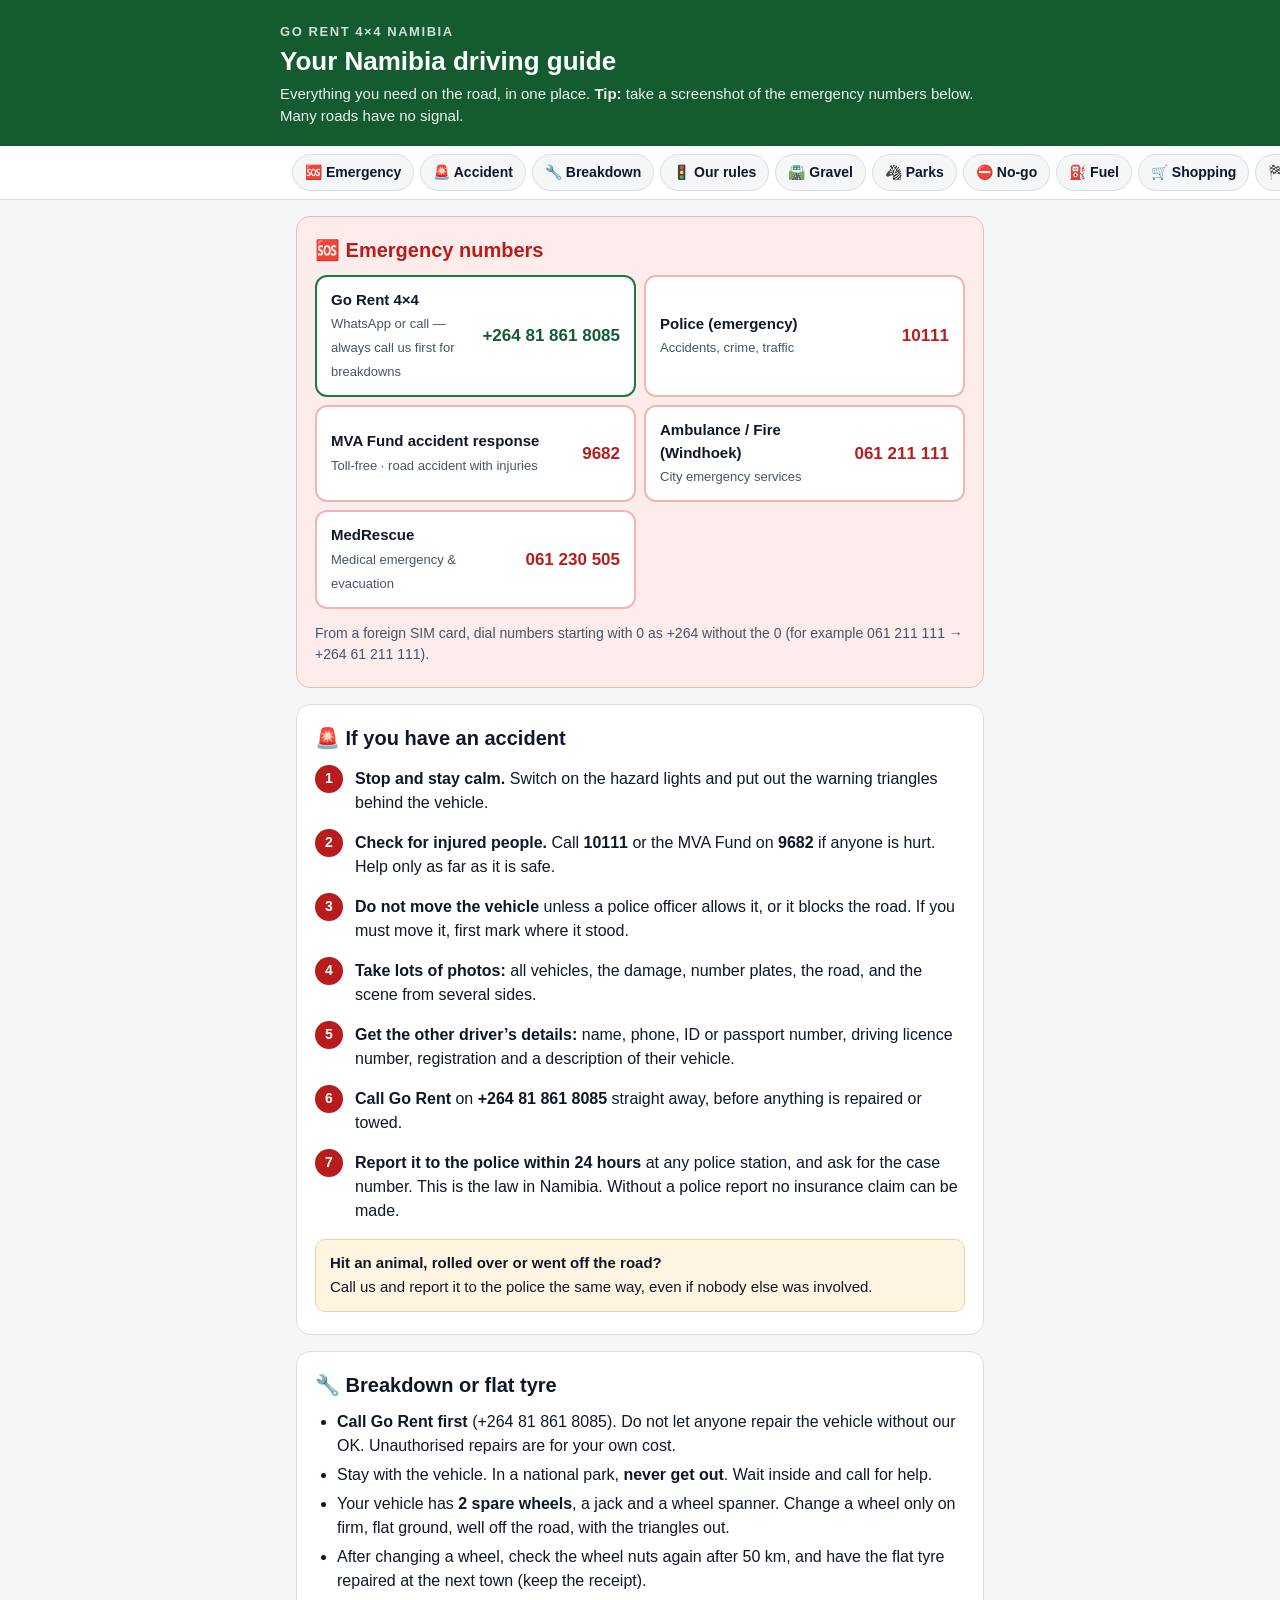
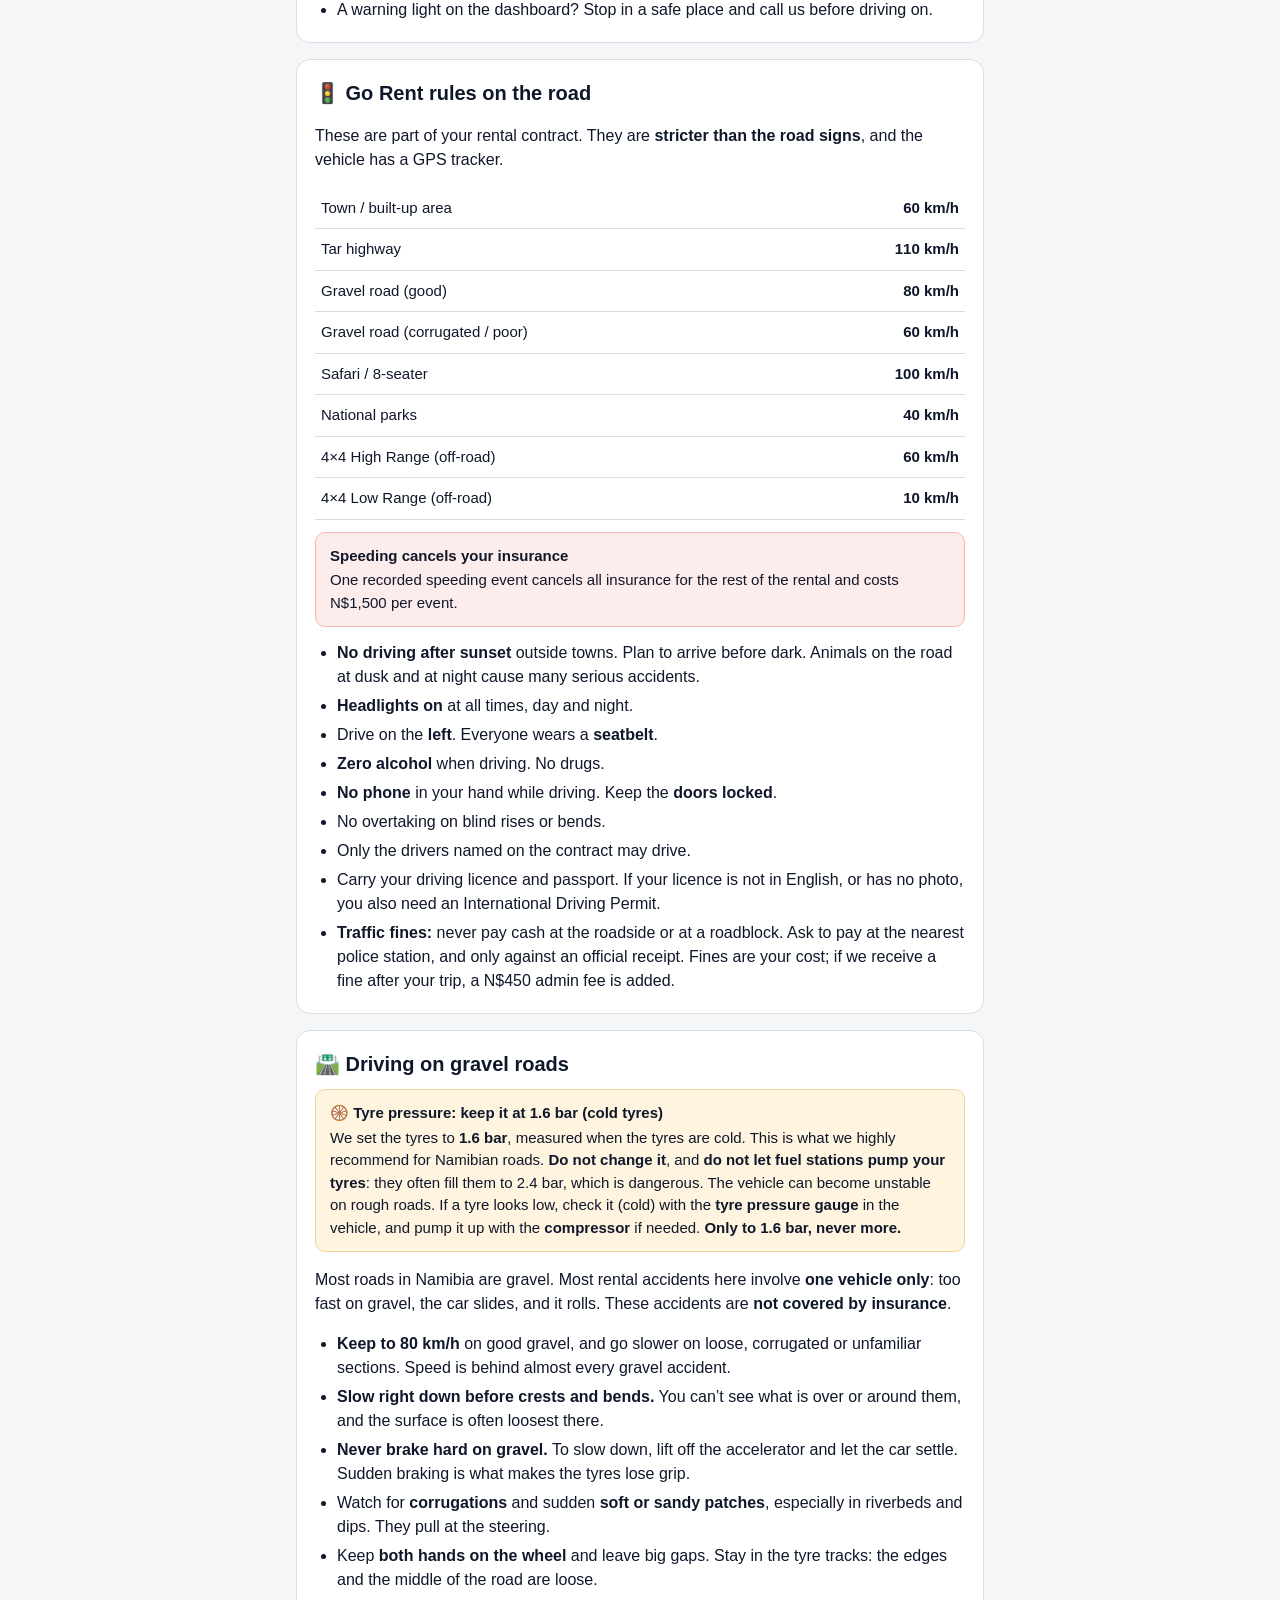
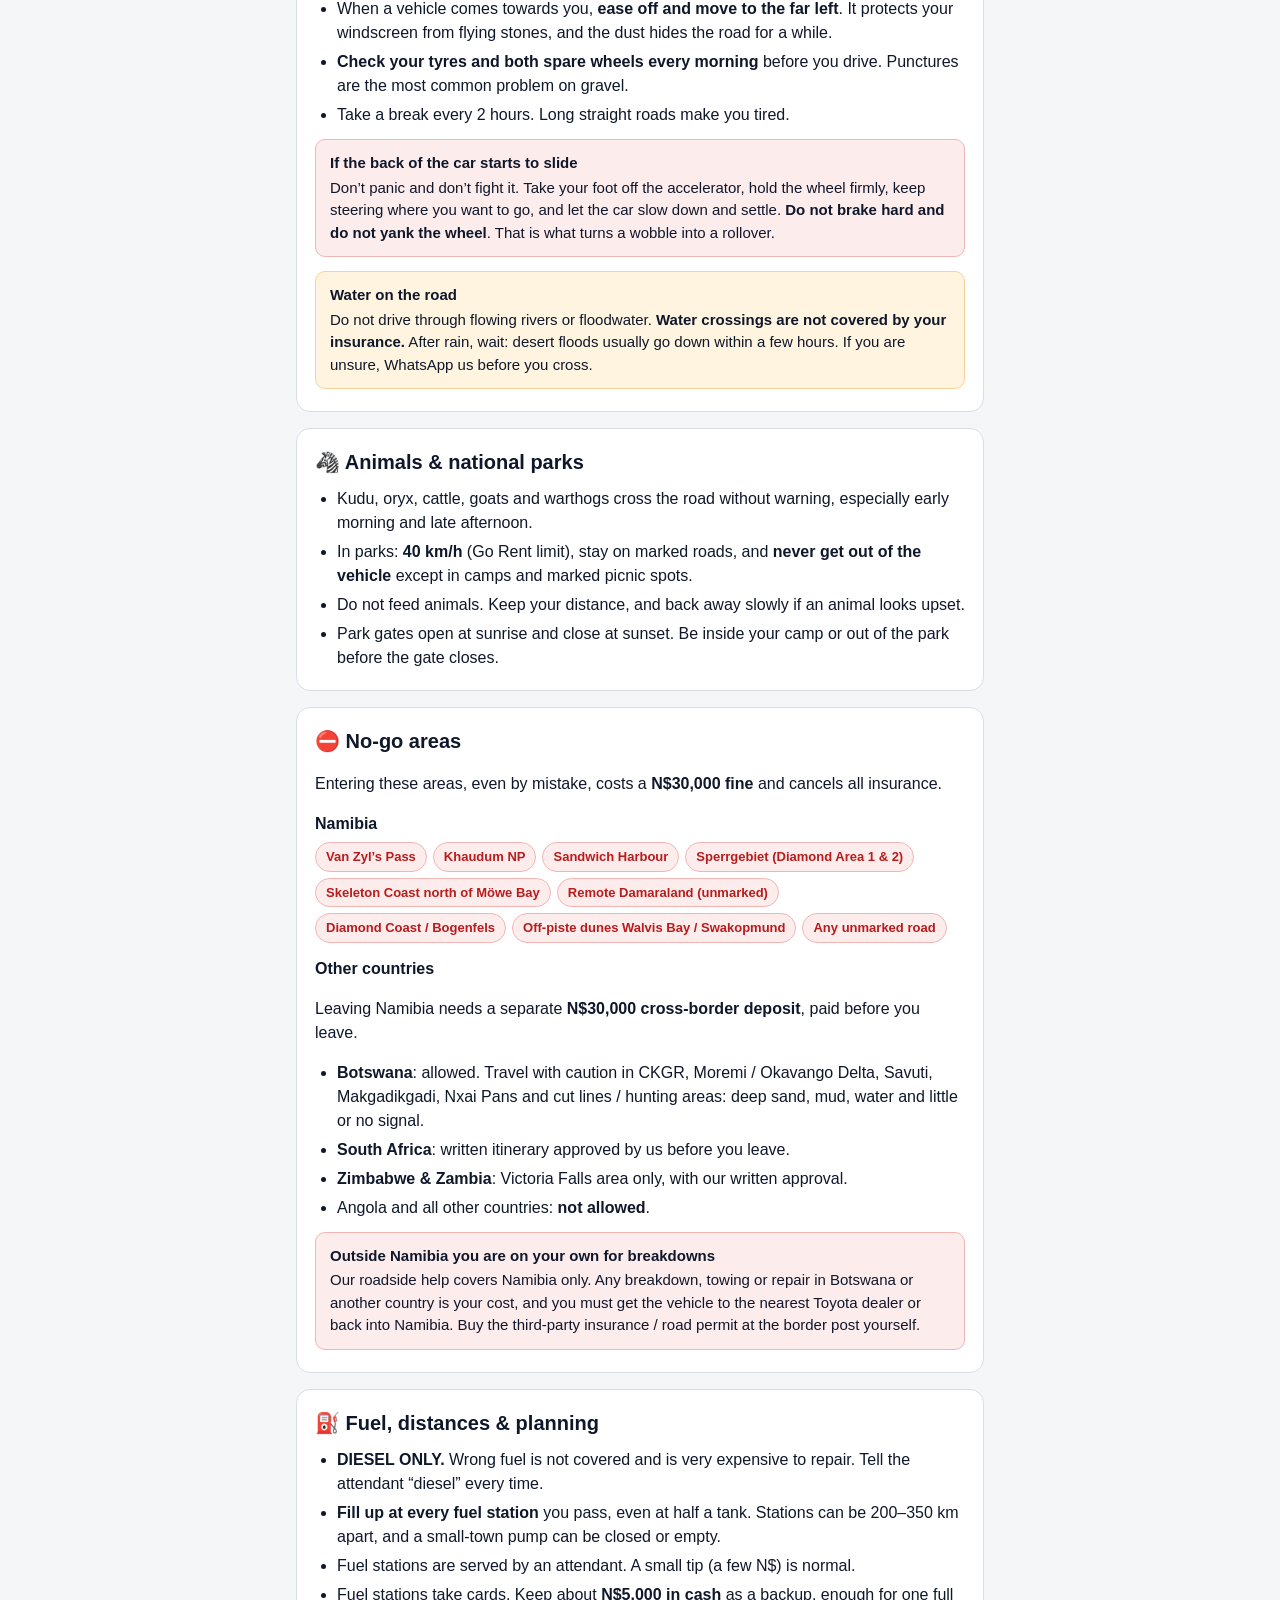
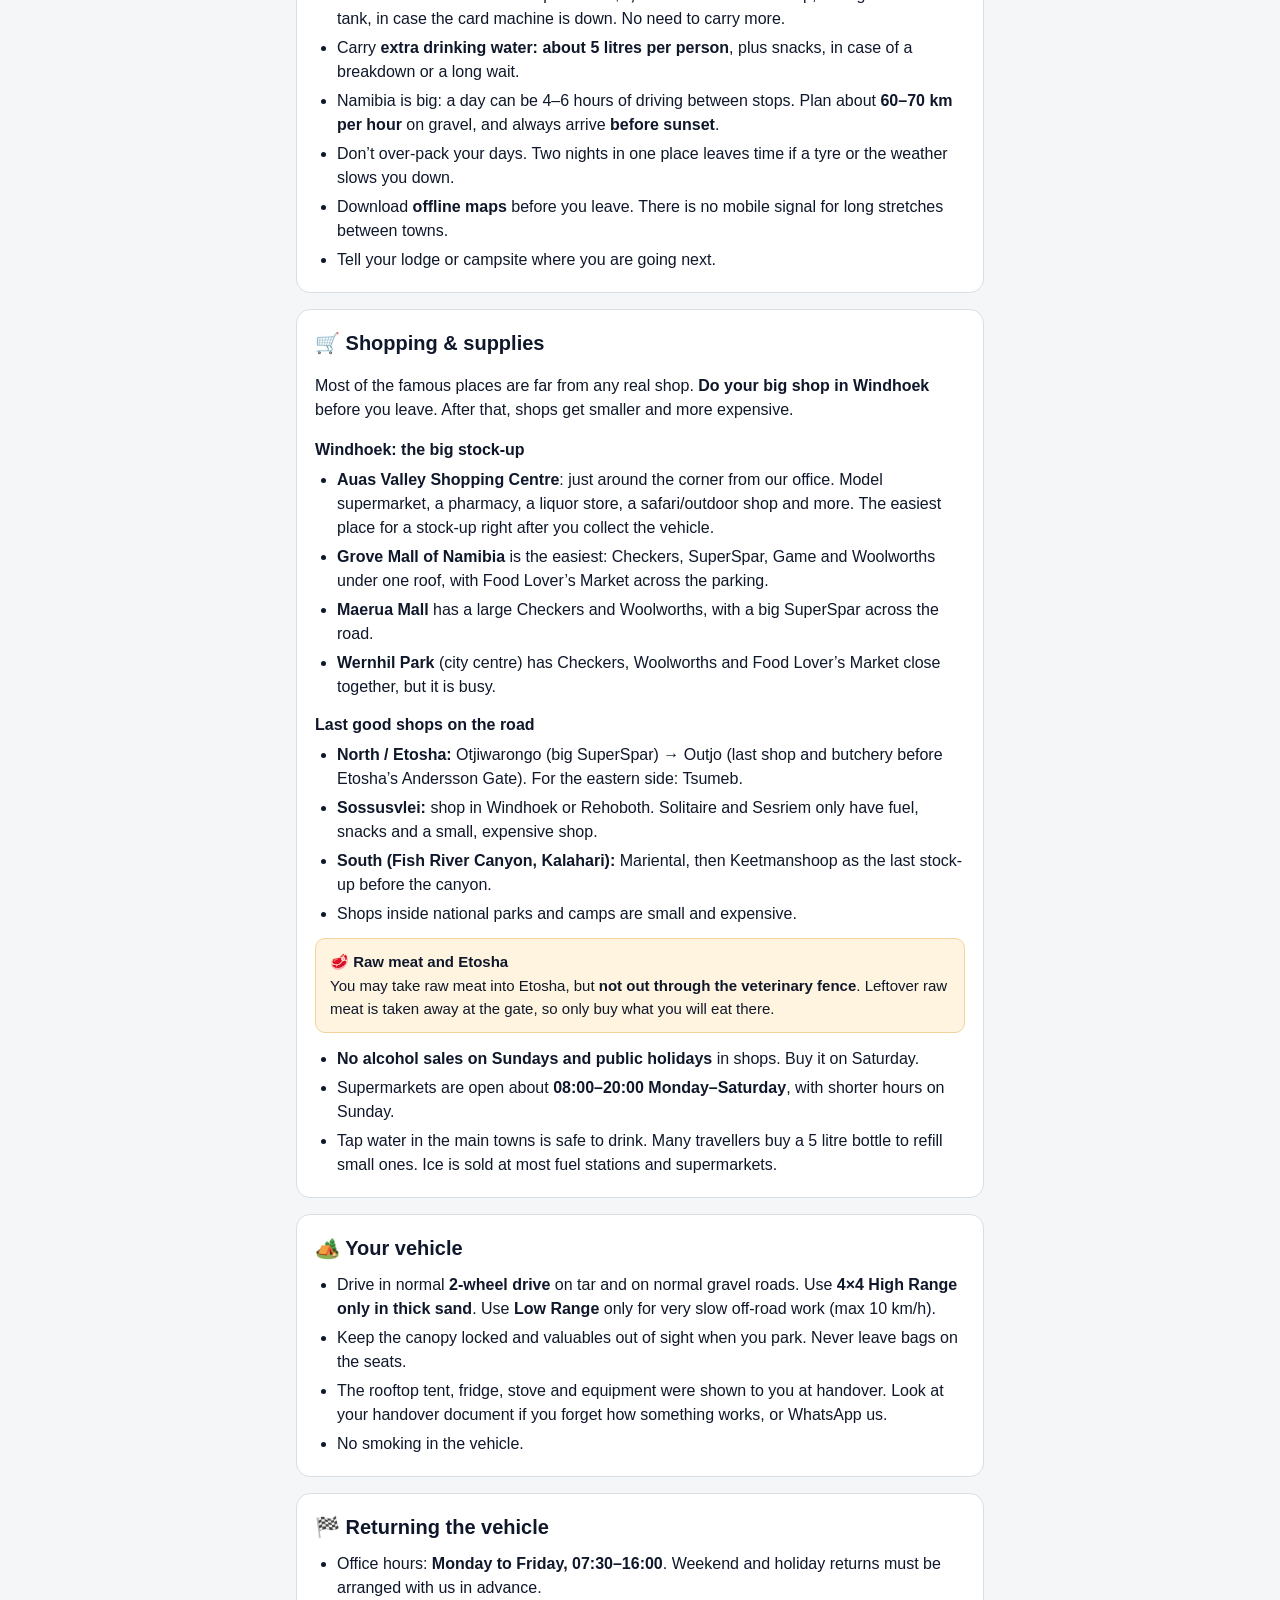
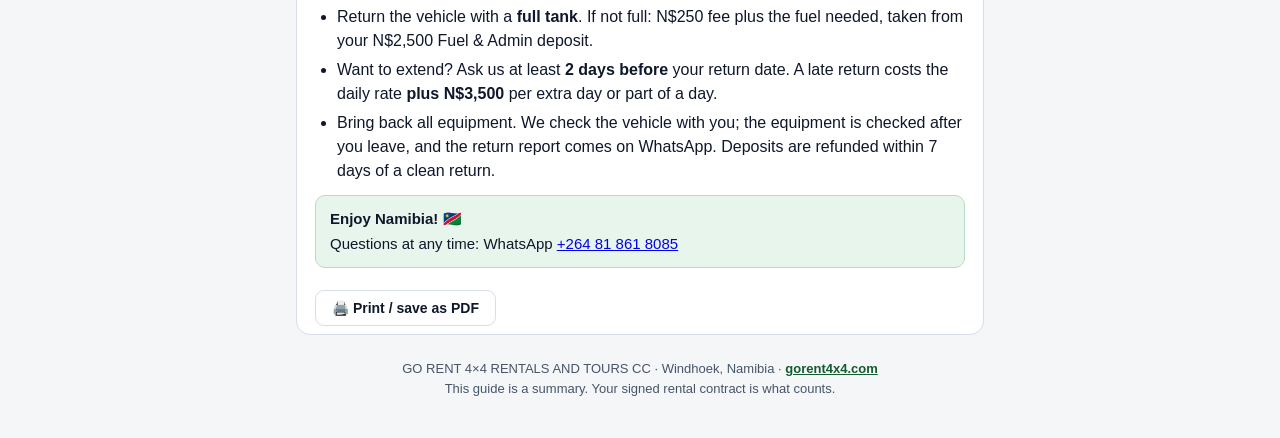
==== info.html @ 1cb42f40 "Client WhatsApp + driving guide brought in line with GR Agreement 2026 Guide: Botswana parks are per" ====
<!DOCTYPE html>
<html lang="en">
<head>
<meta charset="utf-8">
<meta name="viewport" content="width=device-width,initial-scale=1">
<meta name="robots" content="noindex,nofollow">
<meta name="theme-color" content="#145c30">
<title>Go Rent 4×4 — Your Namibia Driving Guide</title>
<style>
  :root{--g:#145c30;--g2:#1d7a42;--gl:#e8f5ec;--r:#b91c1c;--rl:#fdecec;--a:#b45309;--al:#fff4e0;--tx:#0f172a;--mu:#475569;--bd:#d8dee6;--bg:#f4f6f8;}
  *{box-sizing:border-box;}
  html,body{margin:0;background:var(--bg);color:var(--tx);font-family:-apple-system,BlinkMacSystemFont,"Segoe UI",Roboto,Helvetica,Arial,sans-serif;font-size:16px;line-height:1.5;}
  .wrap{max-width:720px;margin:0 auto;padding:0 16px 40px;}
  header{background:var(--g);color:#fff;padding:22px 16px 18px;}
  header .in{max-width:720px;margin:0 auto;}
  header .brand{font-size:13px;font-weight:800;letter-spacing:.12em;opacity:.8;}
  header h1{font-size:26px;line-height:1.2;margin:4px 0 6px;}
  header p{margin:0;font-size:15px;color:#fff;opacity:.92;}
  nav{position:sticky;top:0;z-index:5;background:#fff;border-bottom:1px solid var(--bd);overflow-x:auto;white-space:nowrap;-webkit-overflow-scrolling:touch;}
  nav .in{max-width:720px;margin:0 auto;padding:8px 12px;display:flex;gap:6px;}
  nav a{display:inline-block;padding:7px 12px;border-radius:999px;background:var(--bg);color:var(--tx);font-size:14px;font-weight:700;text-decoration:none;border:1px solid var(--bd);}
  section{background:#fff;border:1px solid var(--bd);border-radius:14px;padding:18px 18px 8px;margin:16px 0;scroll-margin-top:60px;}
  h2{font-size:20px;margin:0 0 10px;display:flex;align-items:center;gap:8px;}
  h3{font-size:16px;margin:14px 0 6px;}
  p,li{color:var(--tx);}
  ul,ol{padding-left:22px;margin:6px 0 12px;}
  li{margin:5px 0;}
  .muted{color:var(--mu);font-size:14px;}
  .sos{background:var(--rl);border-color:#f3b4b4;}
  .sos h2{color:var(--r);}
  .calls{display:grid;grid-template-columns:1fr;gap:8px;margin:6px 0 14px;}
  @media(min-width:560px){.calls{grid-template-columns:1fr 1fr;}}
  .call{display:flex;align-items:center;justify-content:space-between;gap:10px;padding:12px 14px;border-radius:12px;background:#fff;border:2px solid #f3b4b4;text-decoration:none;color:var(--tx);}
  .call b{display:block;font-size:15px;}
  .call span{font-size:13px;color:var(--mu);}
  .call .num{font-size:17px;font-weight:900;color:var(--r);white-space:nowrap;}
  .call.gr{border-color:var(--g2);}
  .call.gr .num{color:var(--g);}
  .steps{counter-reset:s;list-style:none;padding:0;}
  .steps li{counter-increment:s;position:relative;padding:4px 0 4px 40px;margin:8px 0;}
  .steps li::before{content:counter(s);position:absolute;left:0;top:2px;width:28px;height:28px;border-radius:50%;background:var(--r);color:#fff;font-weight:900;display:flex;align-items:center;justify-content:center;font-size:14px;}
  .steps.g li::before{background:var(--g);}
  table{width:100%;border-collapse:collapse;margin:6px 0 12px;font-size:15px;}
  td{padding:9px 6px;border-bottom:1px solid var(--bd);}
  td:last-child{text-align:right;font-weight:900;white-space:nowrap;}
  .box{border-radius:10px;padding:12px 14px;margin:10px 0 14px;font-size:15px;}
  .box.red{background:var(--rl);border:1px solid #f3b4b4;}
  .box.amb{background:var(--al);border:1px solid #f5d29a;}
  .box.grn{background:var(--gl);border:1px solid #b7dcc2;}
  .box strong{display:block;margin-bottom:2px;}
  .tags{display:flex;flex-wrap:wrap;gap:6px;margin:6px 0 12px;}
  .tags span{background:var(--rl);color:var(--r);border:1px solid #f3b4b4;border-radius:999px;padding:4px 10px;font-size:13px;font-weight:700;}
  footer{text-align:center;color:var(--mu);font-size:13px;margin-top:24px;}
  footer a{color:var(--g);font-weight:700;}
  .print{display:inline-block;margin-top:8px;padding:9px 16px;border-radius:9px;border:1px solid var(--bd);background:#fff;font-weight:700;color:var(--tx);cursor:pointer;font-size:14px;}
  @media print{nav,.print{display:none;}section{break-inside:avoid;border:1px solid #999;}header{background:#fff;color:#000;border-bottom:3px solid #000;}}
</style>
</head>
<body>
<header><div class="in">
  <div class="brand">GO RENT 4×4 NAMIBIA</div>
  <h1>Your Namibia driving guide</h1>
  <p>Everything you need on the road, in one place. <b>Tip:</b> take a screenshot of the emergency numbers below. Many roads have no signal.</p>
</div></header>

<nav><div class="in">
  <a href="#sos">🆘 Emergency</a><a href="#accident">🚨 Accident</a><a href="#breakdown">🔧 Breakdown</a><a href="#rules">🚦 Our rules</a><a href="#gravel">🛣️ Gravel</a><a href="#parks">🦓 Parks</a><a href="#nogo">⛔ No-go</a><a href="#fuel">⛽ Fuel</a><a href="#shop">🛒 Shopping</a><a href="#return">🏁 Return</a>
</div></nav>

<div class="wrap">

<section id="sos" class="sos">
  <h2>🆘 Emergency numbers</h2>
  <div class="calls">
    <a class="call gr" href="https://wa.me/264818618085"><div><b>Go Rent 4×4</b><span>WhatsApp or call — always call us first for breakdowns</span></div><div class="num">+264 81 861 8085</div></a>
    <a class="call" href="tel:10111"><div><b>Police (emergency)</b><span>Accidents, crime, traffic</span></div><div class="num">10111</div></a>
    <a class="call" href="tel:9682"><div><b>MVA Fund accident response</b><span>Toll-free · road accident with injuries</span></div><div class="num">9682</div></a>
    <a class="call" href="tel:+26461211111"><div><b>Ambulance / Fire (Windhoek)</b><span>City emergency services</span></div><div class="num">061 211 111</div></a>
    <a class="call" href="tel:+26461230505"><div><b>MedRescue</b><span>Medical emergency &amp; evacuation</span></div><div class="num">061 230 505</div></a>
  </div>
  <p class="muted">From a foreign SIM card, dial numbers starting with 0 as +264 without the 0 (for example 061 211 111 → +264 61 211 111).</p>
</section>

<section id="accident">
  <h2>🚨 If you have an accident</h2>
  <ol class="steps">
    <li><b>Stop and stay calm.</b> Switch on the hazard lights and put out the warning triangles behind the vehicle.</li>
    <li><b>Check for injured people.</b> Call <b>10111</b> or the MVA Fund on <b>9682</b> if anyone is hurt. Help only as far as it is safe.</li>
    <li><b>Do not move the vehicle</b> unless a police officer allows it, or it blocks the road. If you must move it, first mark where it stood.</li>
    <li><b>Take lots of photos:</b> all vehicles, the damage, number plates, the road, and the scene from several sides.</li>
    <li><b>Get the other driver’s details:</b> name, phone, ID or passport number, driving licence number, registration and a description of their vehicle.</li>
    <li><b>Call Go Rent</b> on <b>+264 81 861 8085</b> straight away, before anything is repaired or towed.</li>
    <li><b>Report it to the police within 24 hours</b> at any police station, and ask for the case number. This is the law in Namibia. Without a police report no insurance claim can be made.</li>
  </ol>
  <div class="box amb"><strong>Hit an animal, rolled over or went off the road?</strong>Call us and report it to the police the same way, even if nobody else was involved.</div>
</section>

<section id="breakdown">
  <h2>🔧 Breakdown or flat tyre</h2>
  <ul>
    <li><b>Call Go Rent first</b> (+264 81 861 8085). Do not let anyone repair the vehicle without our OK. Unauthorised repairs are for your own cost.</li>
    <li>Stay with the vehicle. In a national park, <b>never get out</b>. Wait inside and call for help.</li>
    <li>Your vehicle has <b>2 spare wheels</b>, a jack and a wheel spanner. Change a wheel only on firm, flat ground, well off the road, with the triangles out.</li>
    <li>After changing a wheel, check the wheel nuts again after 50 km, and have the flat tyre repaired at the next town (keep the receipt).</li>
    <li>A warning light on the dashboard? Stop in a safe place and call us before driving on.</li>
  </ul>
</section>

<section id="rules">
  <h2>🚦 Go Rent rules on the road</h2>
  <p>These are part of your rental contract. They are <b>stricter than the road signs</b>, and the vehicle has a GPS tracker.</p>
  <table>
    <tr><td>Town / built-up area</td><td>60 km/h</td></tr>
    <tr><td>Tar highway</td><td>110 km/h</td></tr>
    <tr><td>Gravel road (good)</td><td>80 km/h</td></tr>
    <tr><td>Gravel road (corrugated / poor)</td><td>60 km/h</td></tr>
    <tr><td>Safari / 8-seater</td><td>100 km/h</td></tr>
    <tr><td>National parks</td><td>40 km/h</td></tr>
    <tr><td>4×4 High Range (off-road)</td><td>60 km/h</td></tr>
    <tr><td>4×4 Low Range (off-road)</td><td>10 km/h</td></tr>
  </table>
  <div class="box red"><strong>Speeding cancels your insurance</strong>One recorded speeding event cancels all insurance for the rest of the rental and costs N$1,500 per event.</div>
  <ul>
    <li><b>No driving after sunset</b> outside towns. Plan to arrive before dark. Animals on the road at dusk and at night cause many serious accidents.</li>
    <li><b>Headlights on</b> at all times, day and night.</li>
    <li>Drive on the <b>left</b>. Everyone wears a <b>seatbelt</b>.</li>
    <li><b>Zero alcohol</b> when driving. No drugs.</li>
    <li><b>No phone</b> in your hand while driving. Keep the <b>doors locked</b>.</li>
    <li>No overtaking on blind rises or bends.</li>
    <li>Only the drivers named on the contract may drive.</li>
    <li>Carry your driving licence and passport. If your licence is not in English, or has no photo, you also need an International Driving Permit.</li>
    <li><b>Traffic fines:</b> never pay cash at the roadside or at a roadblock. Ask to pay at the nearest police station, and only against an official receipt. Fines are your cost; if we receive a fine after your trip, a N$450 admin fee is added.</li>
  </ul>
</section>

<section id="gravel">
  <h2>🛣️ Driving on gravel roads</h2>
  <div class="box amb"><strong>🛞 Tyre pressure: keep it at 1.6 bar (cold tyres)</strong>We set the tyres to <b>1.6 bar</b>, measured when the tyres are cold. This is what we highly recommend for Namibian roads. <b>Do not change it</b>, and <b>do not let fuel stations pump your tyres</b>: they often fill them to 2.4 bar, which is dangerous. The vehicle can become unstable on rough roads. If a tyre looks low, check it (cold) with the <b>tyre pressure gauge</b> in the vehicle, and pump it up with the <b>compressor</b> if needed. <b>Only to 1.6 bar, never more.</b></div>
  <p>Most roads in Namibia are gravel. Most rental accidents here involve <b>one vehicle only</b>: too fast on gravel, the car slides, and it rolls. These accidents are <b>not covered by insurance</b>.</p>
  <ul>
    <li><b>Keep to 80 km/h</b> on good gravel, and go slower on loose, corrugated or unfamiliar sections. Speed is behind almost every gravel accident.</li>
    <li><b>Slow right down before crests and bends.</b> You can’t see what is over or around them, and the surface is often loosest there.</li>
    <li><b>Never brake hard on gravel.</b> To slow down, lift off the accelerator and let the car settle. Sudden braking is what makes the tyres lose grip.</li>
    <li>Watch for <b>corrugations</b> and sudden <b>soft or sandy patches</b>, especially in riverbeds and dips. They pull at the steering.</li>
    <li>Keep <b>both hands on the wheel</b> and leave big gaps. Stay in the tyre tracks: the edges and the middle of the road are loose.</li>
    <li>When a vehicle comes towards you, <b>ease off and move to the far left</b>. It protects your windscreen from flying stones, and the dust hides the road for a while.</li>
    <li><b>Check your tyres and both spare wheels every morning</b> before you drive. Punctures are the most common problem on gravel.</li>
    <li>Take a break every 2 hours. Long straight roads make you tired.</li>
  </ul>
  <div class="box red"><strong>If the back of the car starts to slide</strong>Don’t panic and don’t fight it. Take your foot off the accelerator, hold the wheel firmly, keep steering where you want to go, and let the car slow down and settle. <b>Do not brake hard and do not yank the wheel</b>. That is what turns a wobble into a rollover.</div>
  <div class="box amb"><strong>Water on the road</strong>Do not drive through flowing rivers or floodwater. <b>Water crossings are not covered by your insurance.</b> After rain, wait: desert floods usually go down within a few hours. If you are unsure, WhatsApp us before you cross.</div>
</section>

<section id="parks">
  <h2>🦓 Animals &amp; national parks</h2>
  <ul>
    <li>Kudu, oryx, cattle, goats and warthogs cross the road without warning, especially early morning and late afternoon.</li>
    <li>In parks: <b>40 km/h</b> (Go Rent limit), stay on marked roads, and <b>never get out of the vehicle</b> except in camps and marked picnic spots.</li>
    <li>Do not feed animals. Keep your distance, and back away slowly if an animal looks upset.</li>
    <li>Park gates open at sunrise and close at sunset. Be inside your camp or out of the park before the gate closes.</li>
  </ul>
</section>

<section id="nogo">
  <h2>⛔ No-go areas</h2>
  <p>Entering these areas, even by mistake, costs a <b>N$30,000 fine</b> and cancels all insurance.</p>
  <h3>Namibia</h3>
  <div class="tags"><span>Van Zyl’s Pass</span><span>Khaudum NP</span><span>Sandwich Harbour</span><span>Sperrgebiet (Diamond Area 1 &amp; 2)</span><span>Skeleton Coast north of Möwe Bay</span><span>Remote Damaraland (unmarked)</span><span>Diamond Coast / Bogenfels</span><span>Off-piste dunes Walvis Bay / Swakopmund</span><span>Any unmarked road</span></div>
  <h3>Other countries</h3>
  <p>Leaving Namibia needs a separate <b>N$30,000 cross-border deposit</b>, paid before you leave.</p>
  <ul>
    <li><b>Botswana</b>: allowed. Travel with caution in CKGR, Moremi / Okavango Delta, Savuti, Makgadikgadi, Nxai Pans and cut lines / hunting areas: deep sand, mud, water and little or no signal.</li>
    <li><b>South Africa</b>: written itinerary approved by us before you leave.</li>
    <li><b>Zimbabwe &amp; Zambia</b>: Victoria Falls area only, with our written approval.</li>
    <li>Angola and all other countries: <b>not allowed</b>.</li>
  </ul>
  <div class="box red"><strong>Outside Namibia you are on your own for breakdowns</strong>Our roadside help covers Namibia only. Any breakdown, towing or repair in Botswana or another country is your cost, and you must get the vehicle to the nearest Toyota dealer or back into Namibia. Buy the third-party insurance / road permit at the border post yourself.</div>
</section>

<section id="fuel">
  <h2>⛽ Fuel, distances &amp; planning</h2>
  <ul>
    <li><b>DIESEL ONLY.</b> Wrong fuel is not covered and is very expensive to repair. Tell the attendant “diesel” every time.</li>
    <li><b>Fill up at every fuel station</b> you pass, even at half a tank. Stations can be 200–350 km apart, and a small-town pump can be closed or empty.</li>
    <li>Fuel stations are served by an attendant. A small tip (a few N$) is normal.</li>
    <li>Fuel stations take cards. Keep about <b>N$5,000 in cash</b> as a backup, enough for one full tank, in case the card machine is down. No need to carry more.</li>
    <li>Carry <b>extra drinking water: about 5 litres per person</b>, plus snacks, in case of a breakdown or a long wait.</li>
    <li>Namibia is big: a day can be 4–6 hours of driving between stops. Plan about <b>60–70 km per hour</b> on gravel, and always arrive <b>before sunset</b>.</li>
    <li>Don’t over-pack your days. Two nights in one place leaves time if a tyre or the weather slows you down.</li>
    <li>Download <b>offline maps</b> before you leave. There is no mobile signal for long stretches between towns.</li>
    <li>Tell your lodge or campsite where you are going next.</li>
  </ul>
</section>

<section id="shop">
  <h2>🛒 Shopping &amp; supplies</h2>
  <p>Most of the famous places are far from any real shop. <b>Do your big shop in Windhoek</b> before you leave. After that, shops get smaller and more expensive.</p>
  <h3>Windhoek: the big stock-up</h3>
  <ul>
    <li><b>Auas Valley Shopping Centre</b>: just around the corner from our office. Model supermarket, a pharmacy, a liquor store, a safari/outdoor shop and more. The easiest place for a stock-up right after you collect the vehicle.</li>
    <li><b>Grove Mall of Namibia</b> is the easiest: Checkers, SuperSpar, Game and Woolworths under one roof, with Food Lover’s Market across the parking.</li>
    <li><b>Maerua Mall</b> has a large Checkers and Woolworths, with a big SuperSpar across the road.</li>
    <li><b>Wernhil Park</b> (city centre) has Checkers, Woolworths and Food Lover’s Market close together, but it is busy.</li>
  </ul>
  <h3>Last good shops on the road</h3>
  <ul>
    <li><b>North / Etosha:</b> Otjiwarongo (big SuperSpar) → Outjo (last shop and butchery before Etosha’s Andersson Gate). For the eastern side: Tsumeb.</li>
    <li><b>Sossusvlei:</b> shop in Windhoek or Rehoboth. Solitaire and Sesriem only have fuel, snacks and a small, expensive shop.</li>
    <li><b>South (Fish River Canyon, Kalahari):</b> Mariental, then Keetmanshoop as the last stock-up before the canyon.</li>
    <li>Shops inside national parks and camps are small and expensive.</li>
  </ul>
  <div class="box amb"><strong>🥩 Raw meat and Etosha</strong>You may take raw meat into Etosha, but <b>not out through the veterinary fence</b>. Leftover raw meat is taken away at the gate, so only buy what you will eat there.</div>
  <ul>
    <li><b>No alcohol sales on Sundays and public holidays</b> in shops. Buy it on Saturday.</li>
    <li>Supermarkets are open about <b>08:00–20:00 Monday–Saturday</b>, with shorter hours on Sunday.</li>
    <li>Tap water in the main towns is safe to drink. Many travellers buy a 5 litre bottle to refill small ones. Ice is sold at most fuel stations and supermarkets.</li>
  </ul>
</section>

<section id="vehicle">
  <h2>🏕️ Your vehicle</h2>
  <ul>
    <li>Drive in normal <b>2-wheel drive</b> on tar and on normal gravel roads. Use <b>4×4 High Range only in thick sand</b>. Use <b>Low Range</b> only for very slow off-road work (max 10 km/h).</li>
    <li>Keep the canopy locked and valuables out of sight when you park. Never leave bags on the seats.</li>
    <li>The rooftop tent, fridge, stove and equipment were shown to you at handover. Look at your handover document if you forget how something works, or WhatsApp us.</li>
    <li>No smoking in the vehicle.</li>
  </ul>
</section>

<section id="return">
  <h2>🏁 Returning the vehicle</h2>
  <ul>
    <li>Office hours: <b>Monday to Friday, 07:30–16:00</b>. Weekend and holiday returns must be arranged with us in advance.</li>
    <li>Return the vehicle with a <b>full tank</b>. If not full: N$250 fee plus the fuel needed, taken from your N$2,500 Fuel &amp; Admin deposit.</li>
    <li>Want to extend? Ask us at least <b>2 days before</b> your return date. A late return costs the daily rate <b>plus N$3,500</b> per extra day or part of a day.</li>
    <li>Bring back all equipment. We check the vehicle with you; the equipment is checked after you leave, and the return report comes on WhatsApp. Deposits are refunded within 7 days of a clean return.</li>
  </ul>
  <div class="box grn"><strong>Enjoy Namibia! 🇳🇦</strong>Questions at any time: WhatsApp <a href="https://wa.me/264818618085">+264 81 861 8085</a></div>
  <button class="print" onclick="window.print()">🖨️ Print / save as PDF</button>
</section>

<footer>
  GO RENT 4×4 RENTALS AND TOURS CC · Windhoek, Namibia · <a href="https://gorent4x4.com">gorent4x4.com</a><br>
  This guide is a summary. Your signed rental contract is what counts.
</footer>
</div>
</body>
</html>
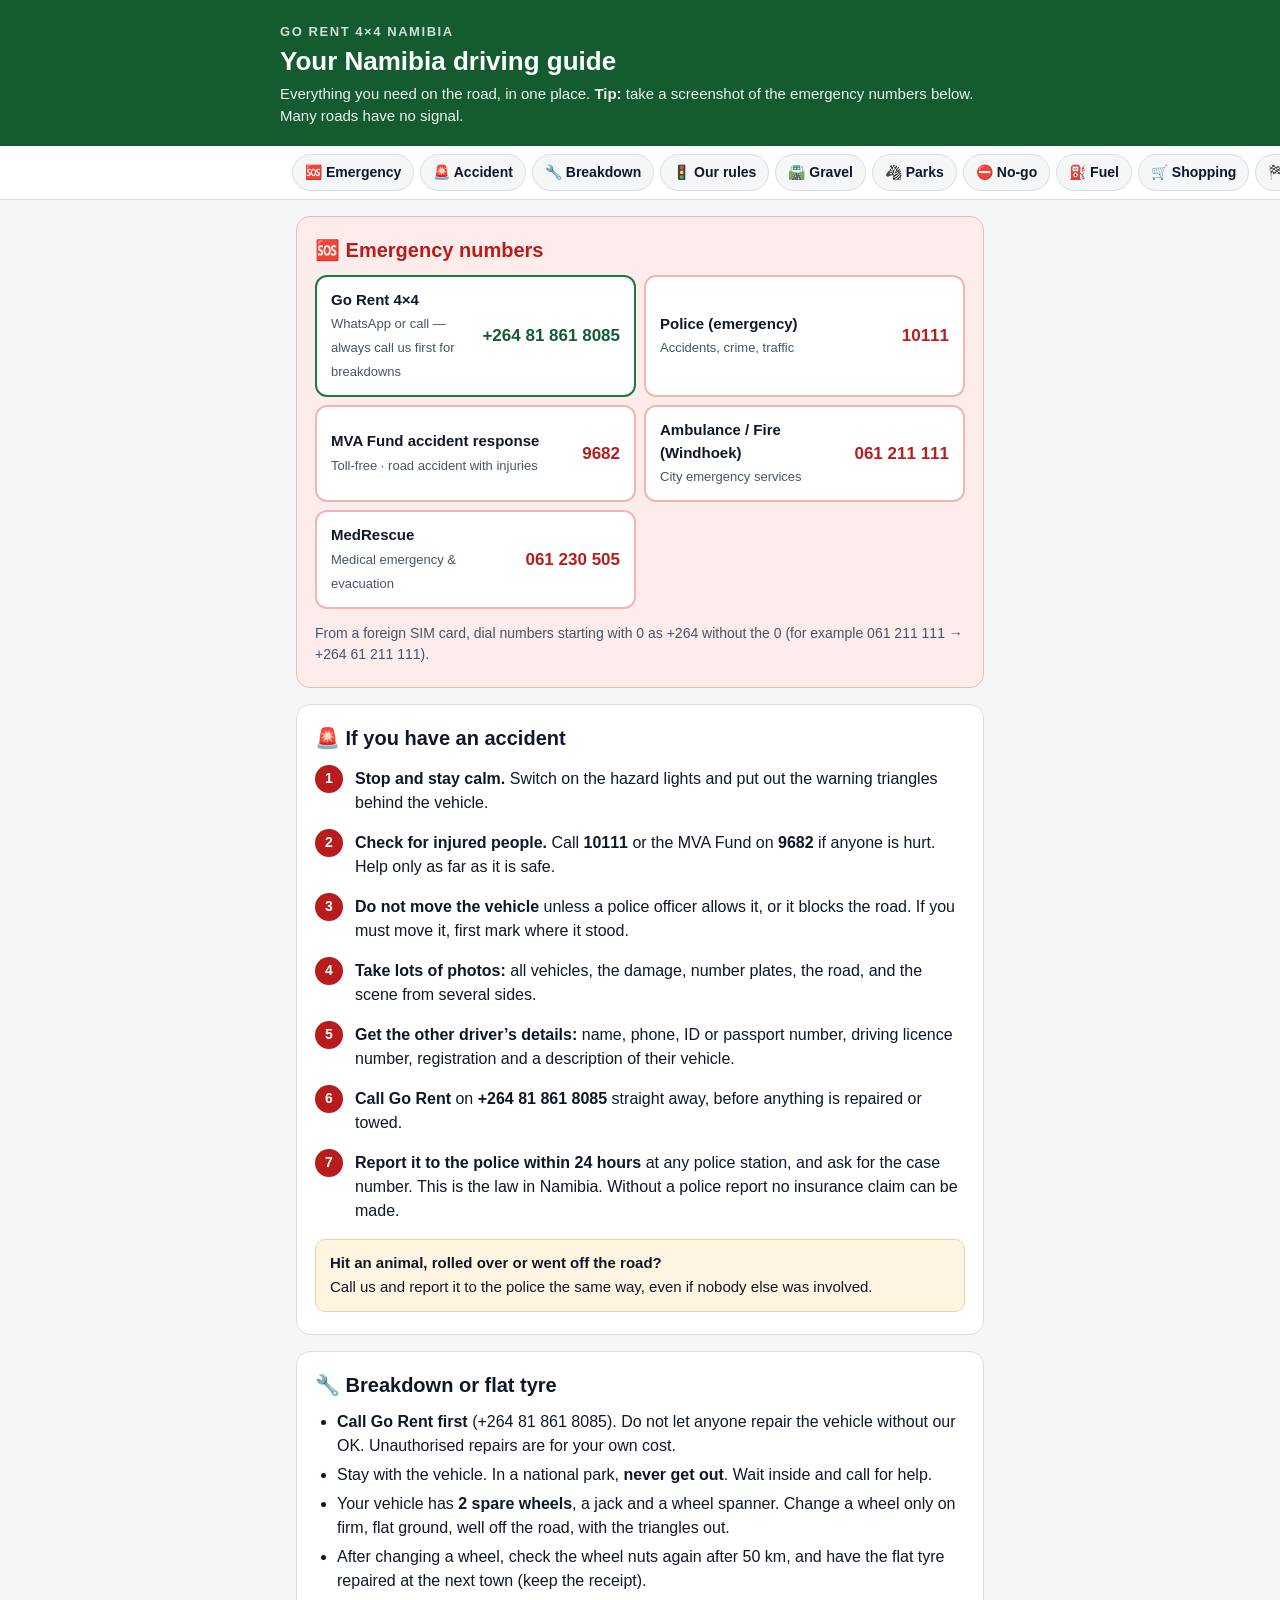
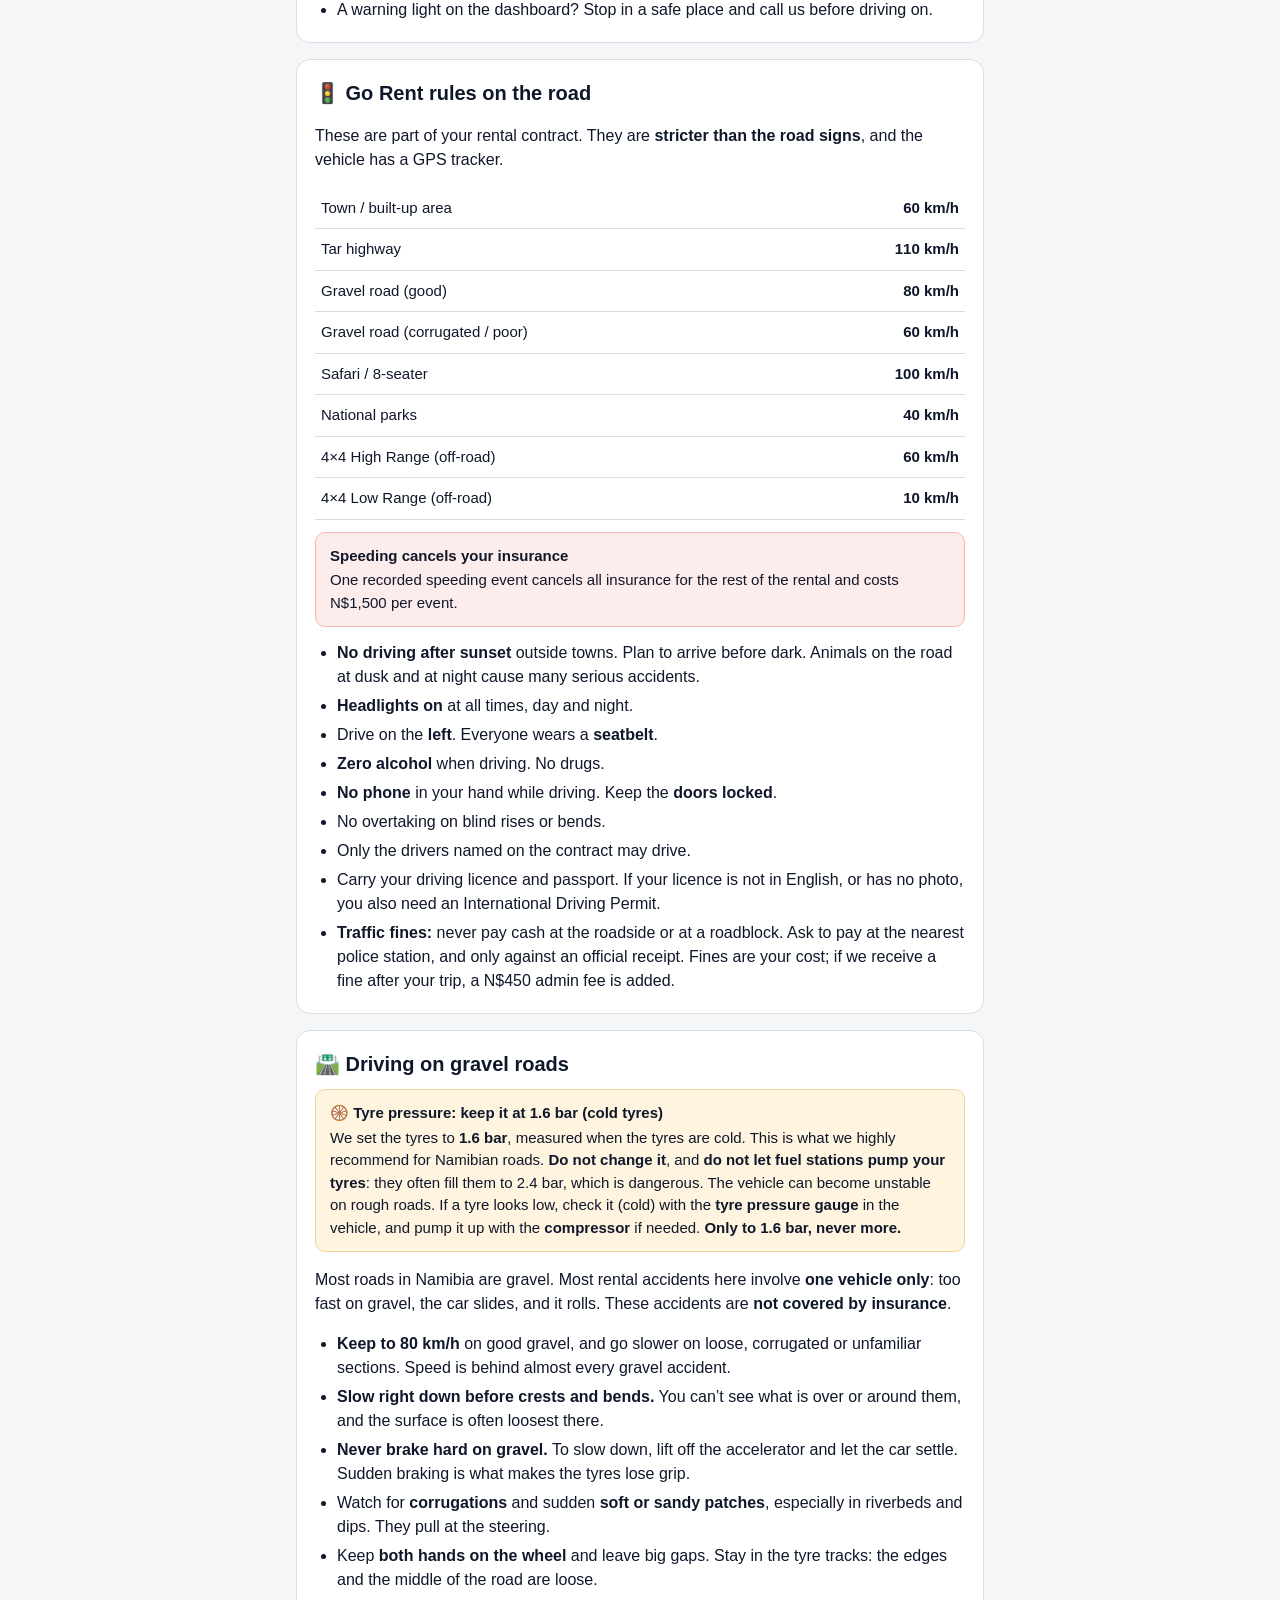
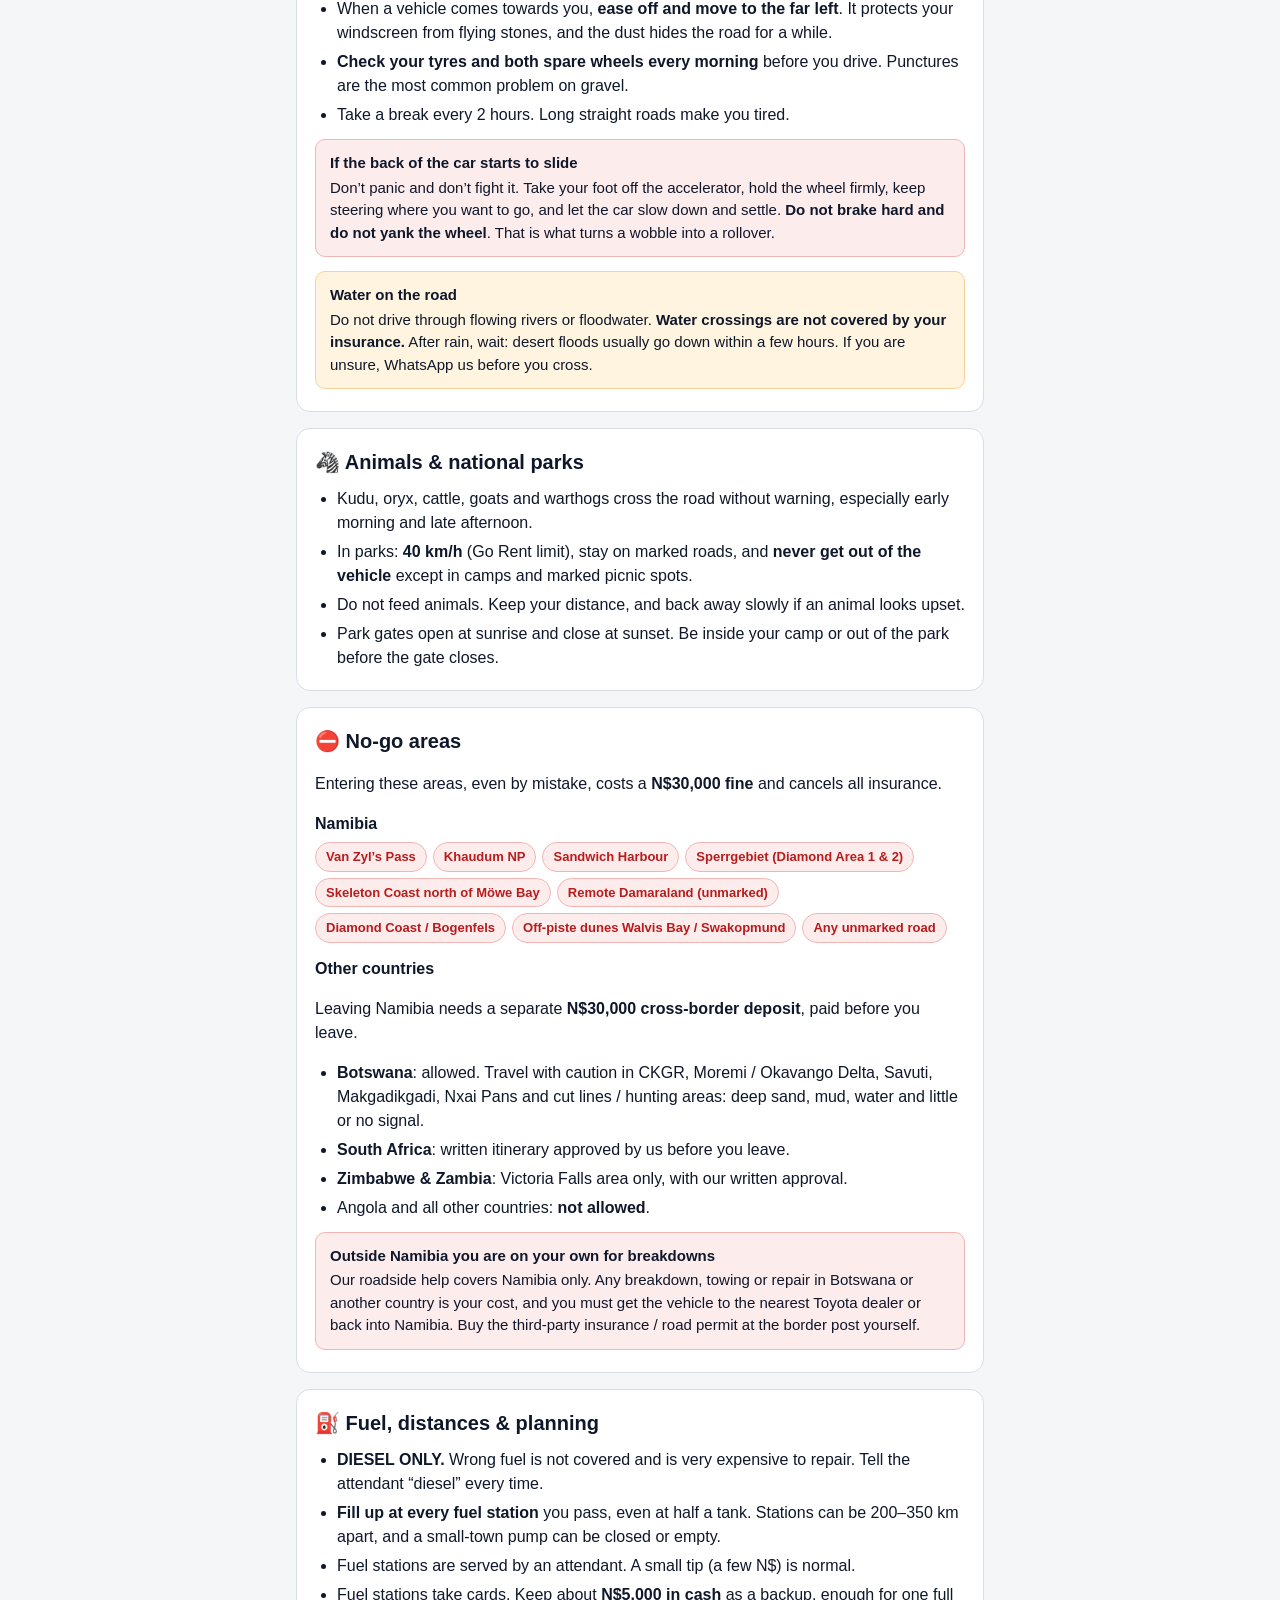
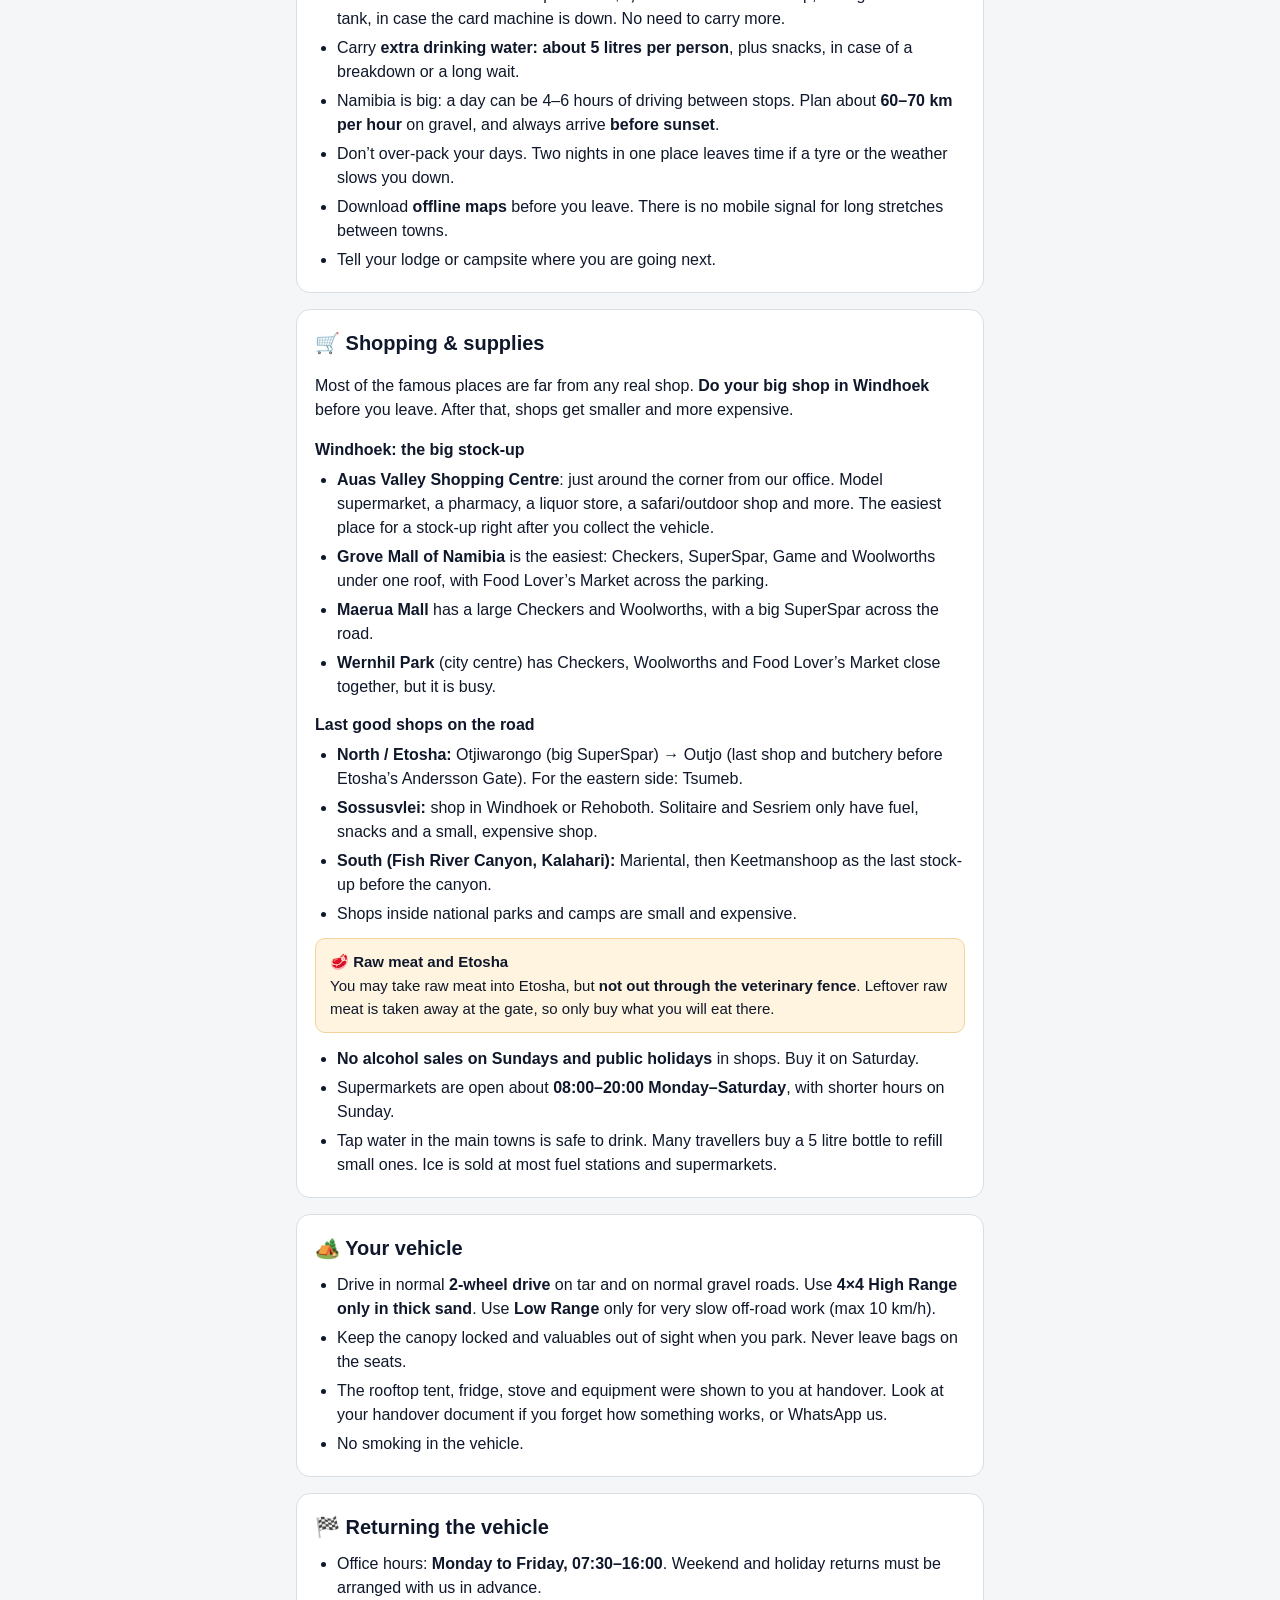
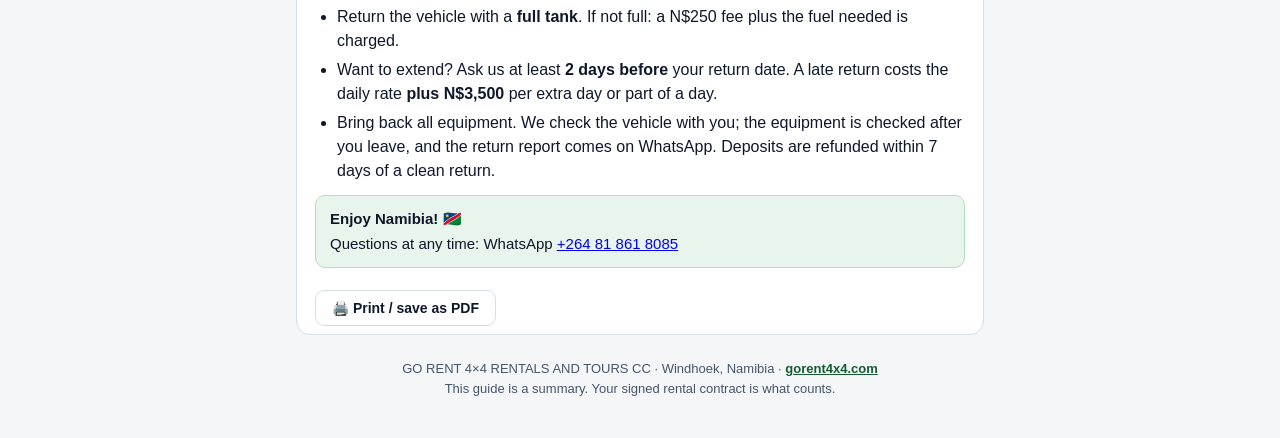
==== commit ee0504d0: "Remove the Fuel & Admin deposit everywhere (owner, 13 Oct 2026) No longer used: removed the contract" ====
--- a/info.html
+++ b/info.html
@@ -231,7 +231,7 @@
   <h2>🏁 Returning the vehicle</h2>
   <ul>
     <li>Office hours: <b>Monday to Friday, 07:30–16:00</b>. Weekend and holiday returns must be arranged with us in advance.</li>
-    <li>Return the vehicle with a <b>full tank</b>. If not full: N$250 fee plus the fuel needed, taken from your N$2,500 Fuel &amp; Admin deposit.</li>
+    <li>Return the vehicle with a <b>full tank</b>. If not full: a N$250 fee plus the fuel needed is charged.</li>
     <li>Want to extend? Ask us at least <b>2 days before</b> your return date. A late return costs the daily rate <b>plus N$3,500</b> per extra day or part of a day.</li>
     <li>Bring back all equipment. We check the vehicle with you; the equipment is checked after you leave, and the return report comes on WhatsApp. Deposits are refunded within 7 days of a clean return.</li>
   </ul>
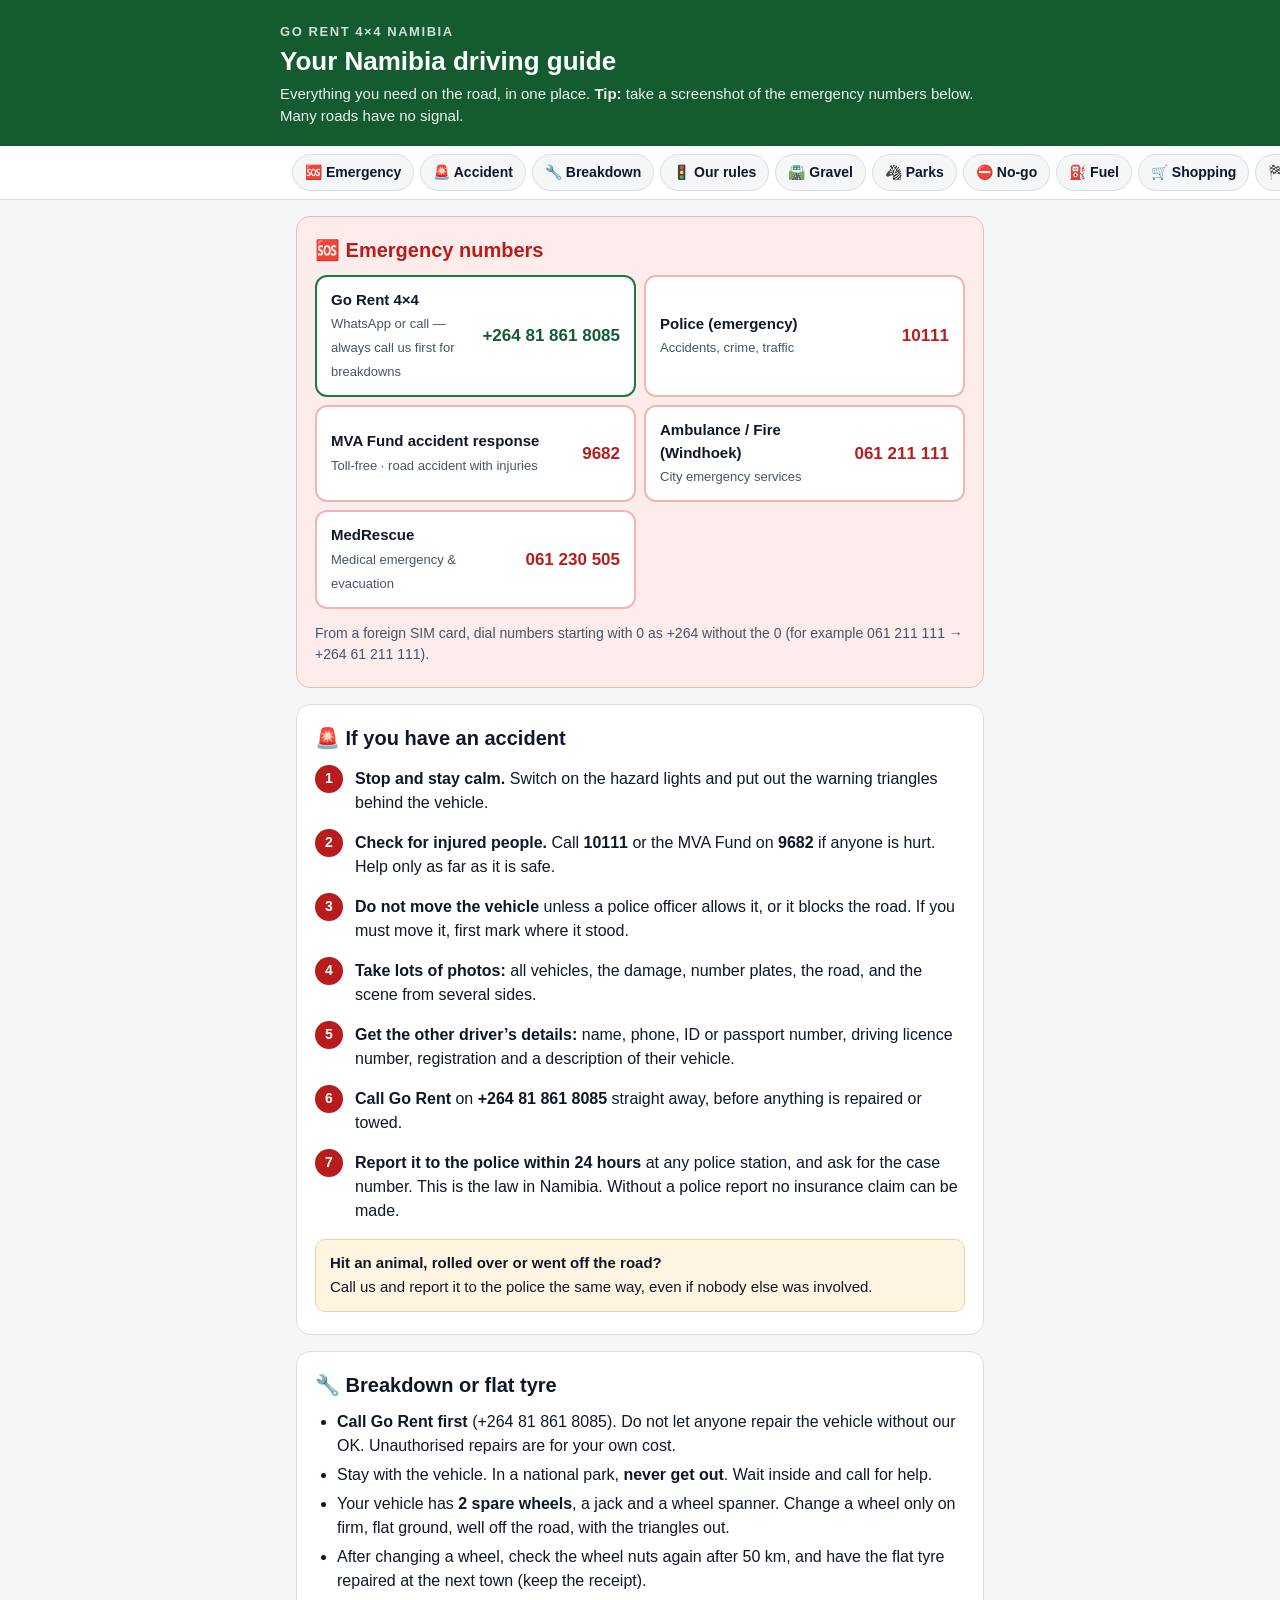
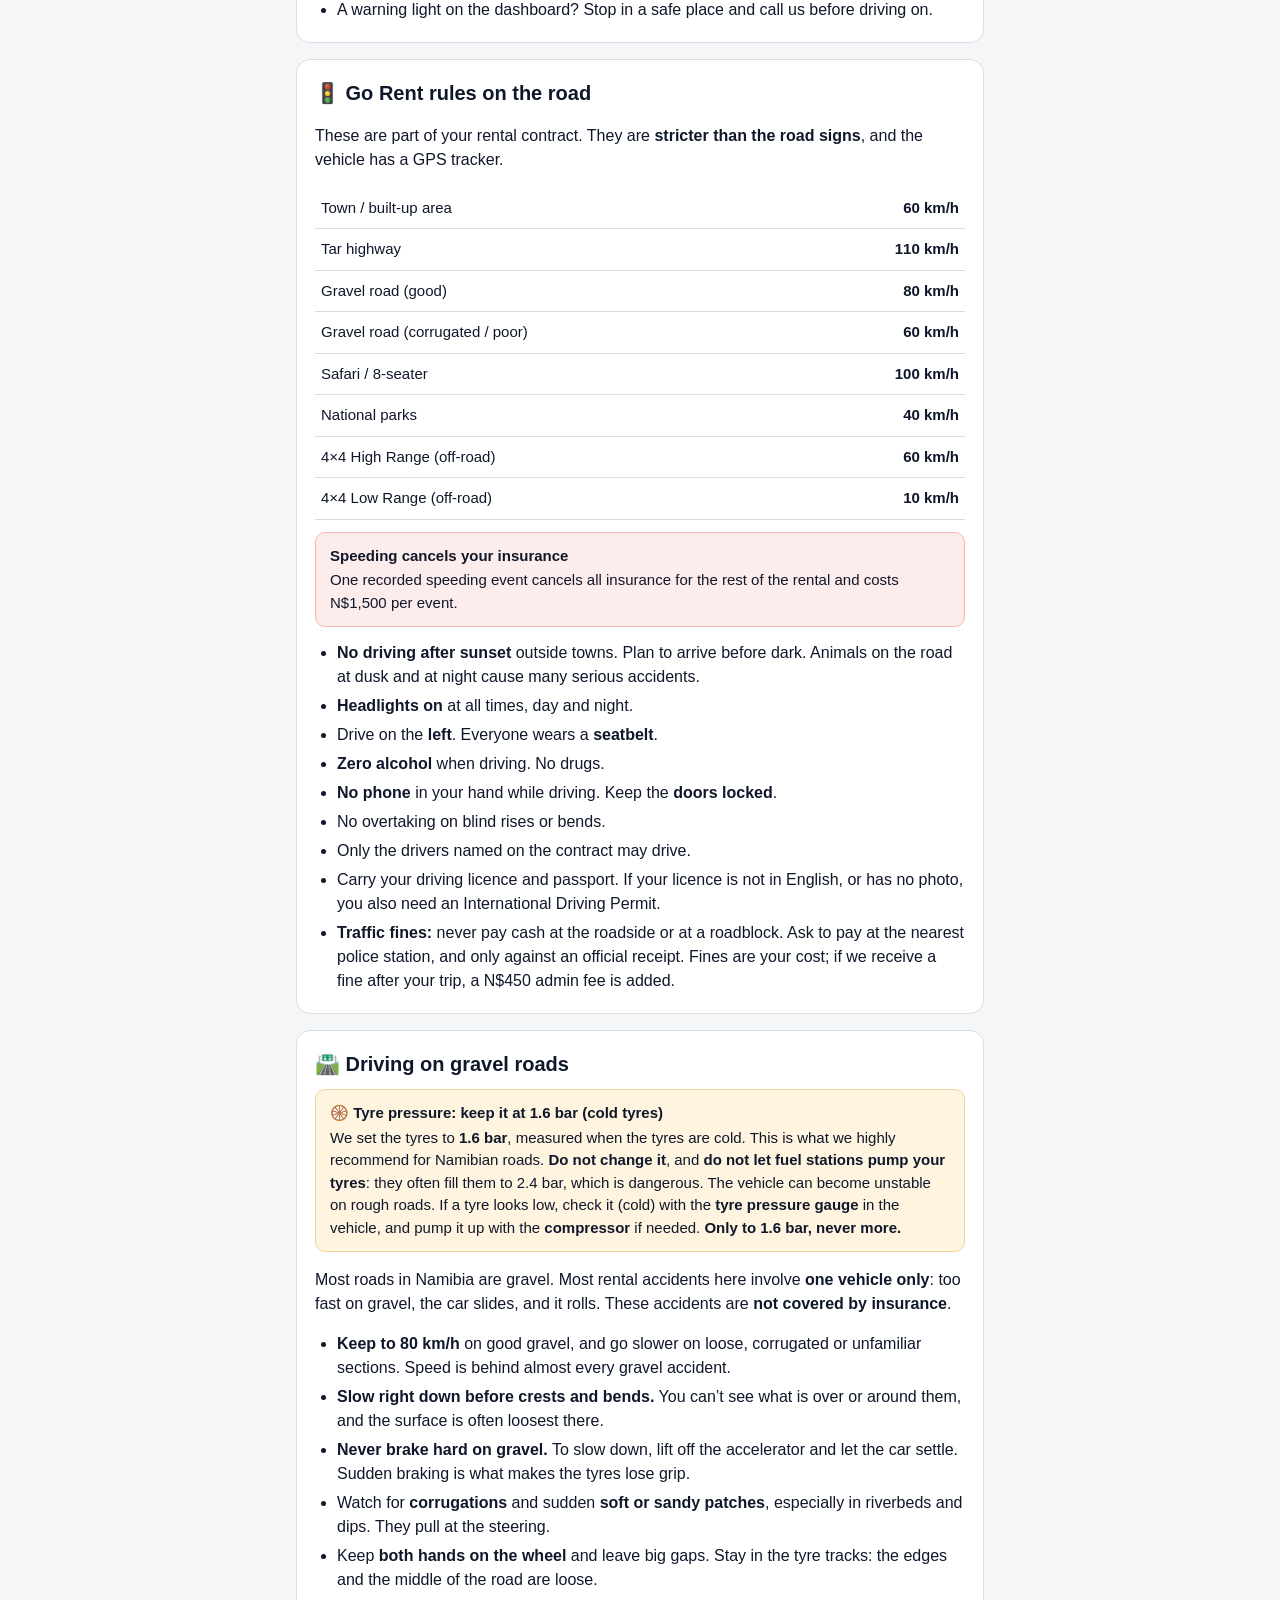
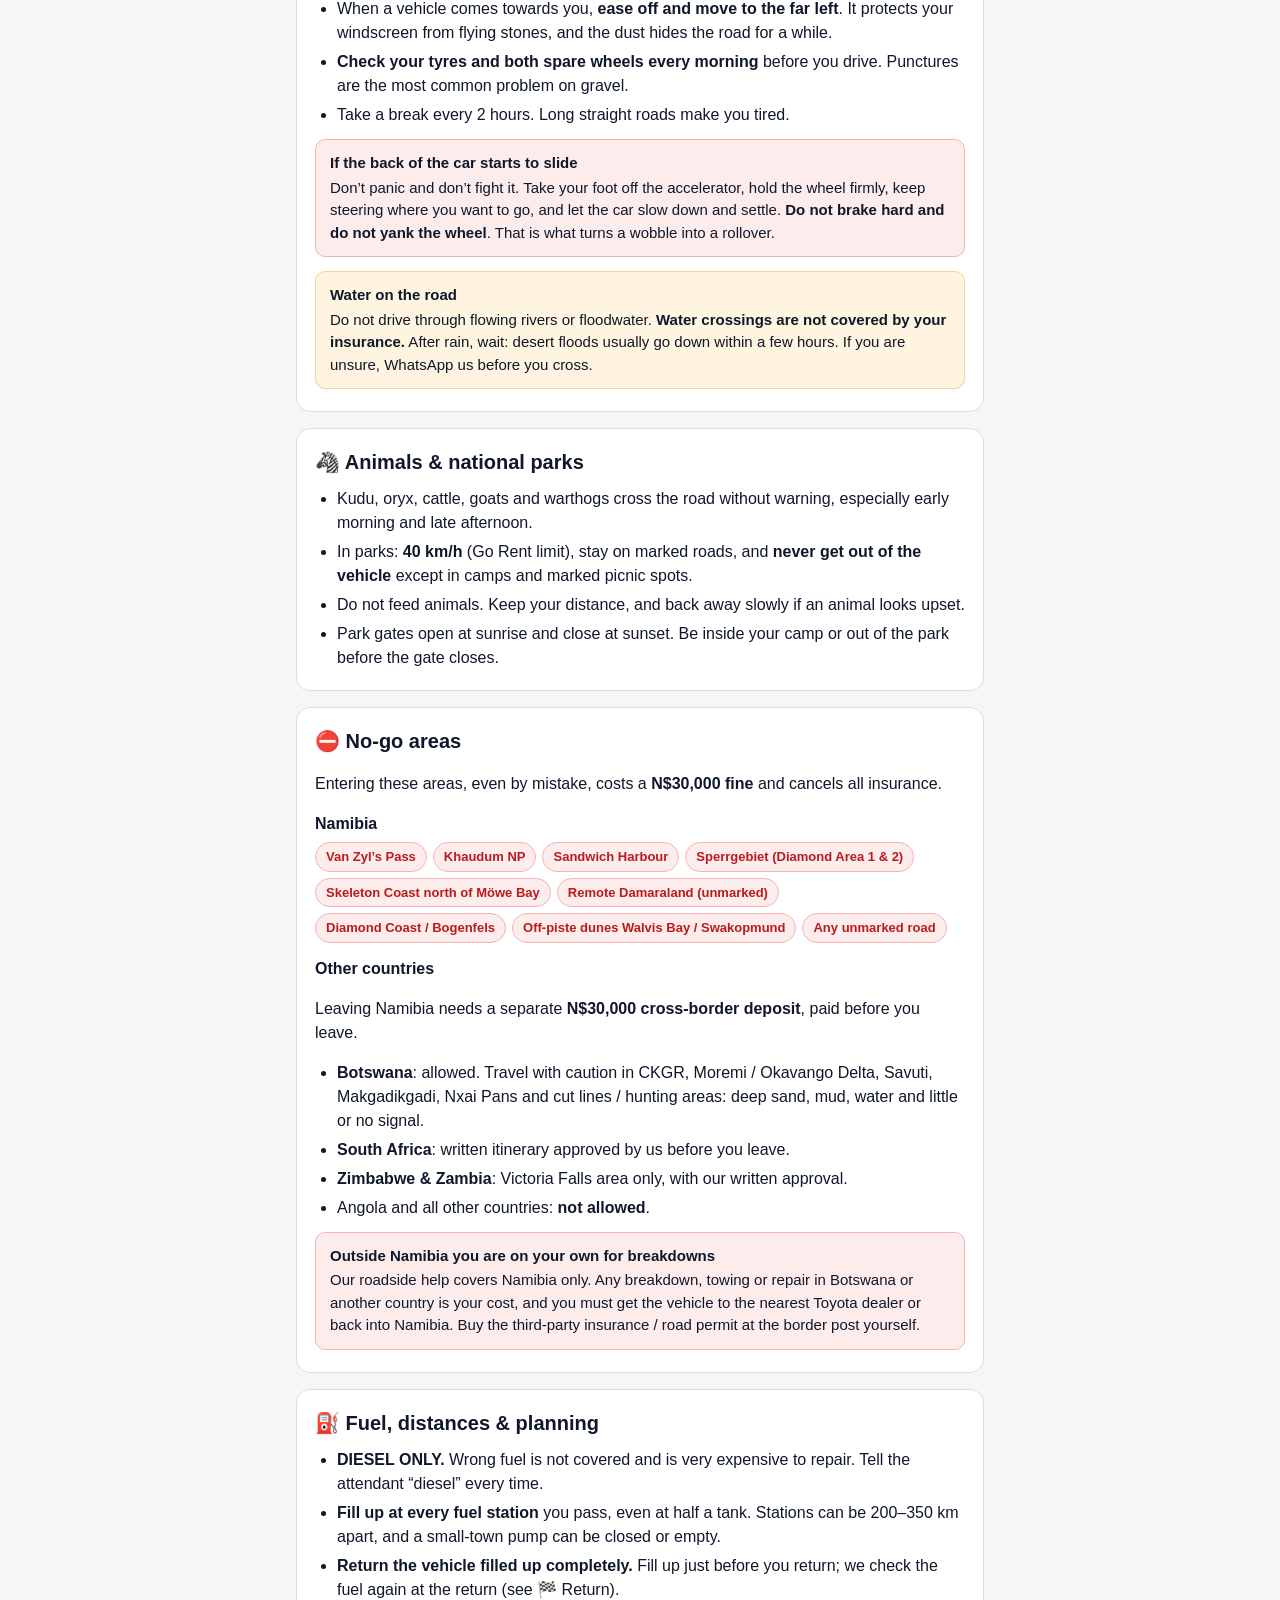
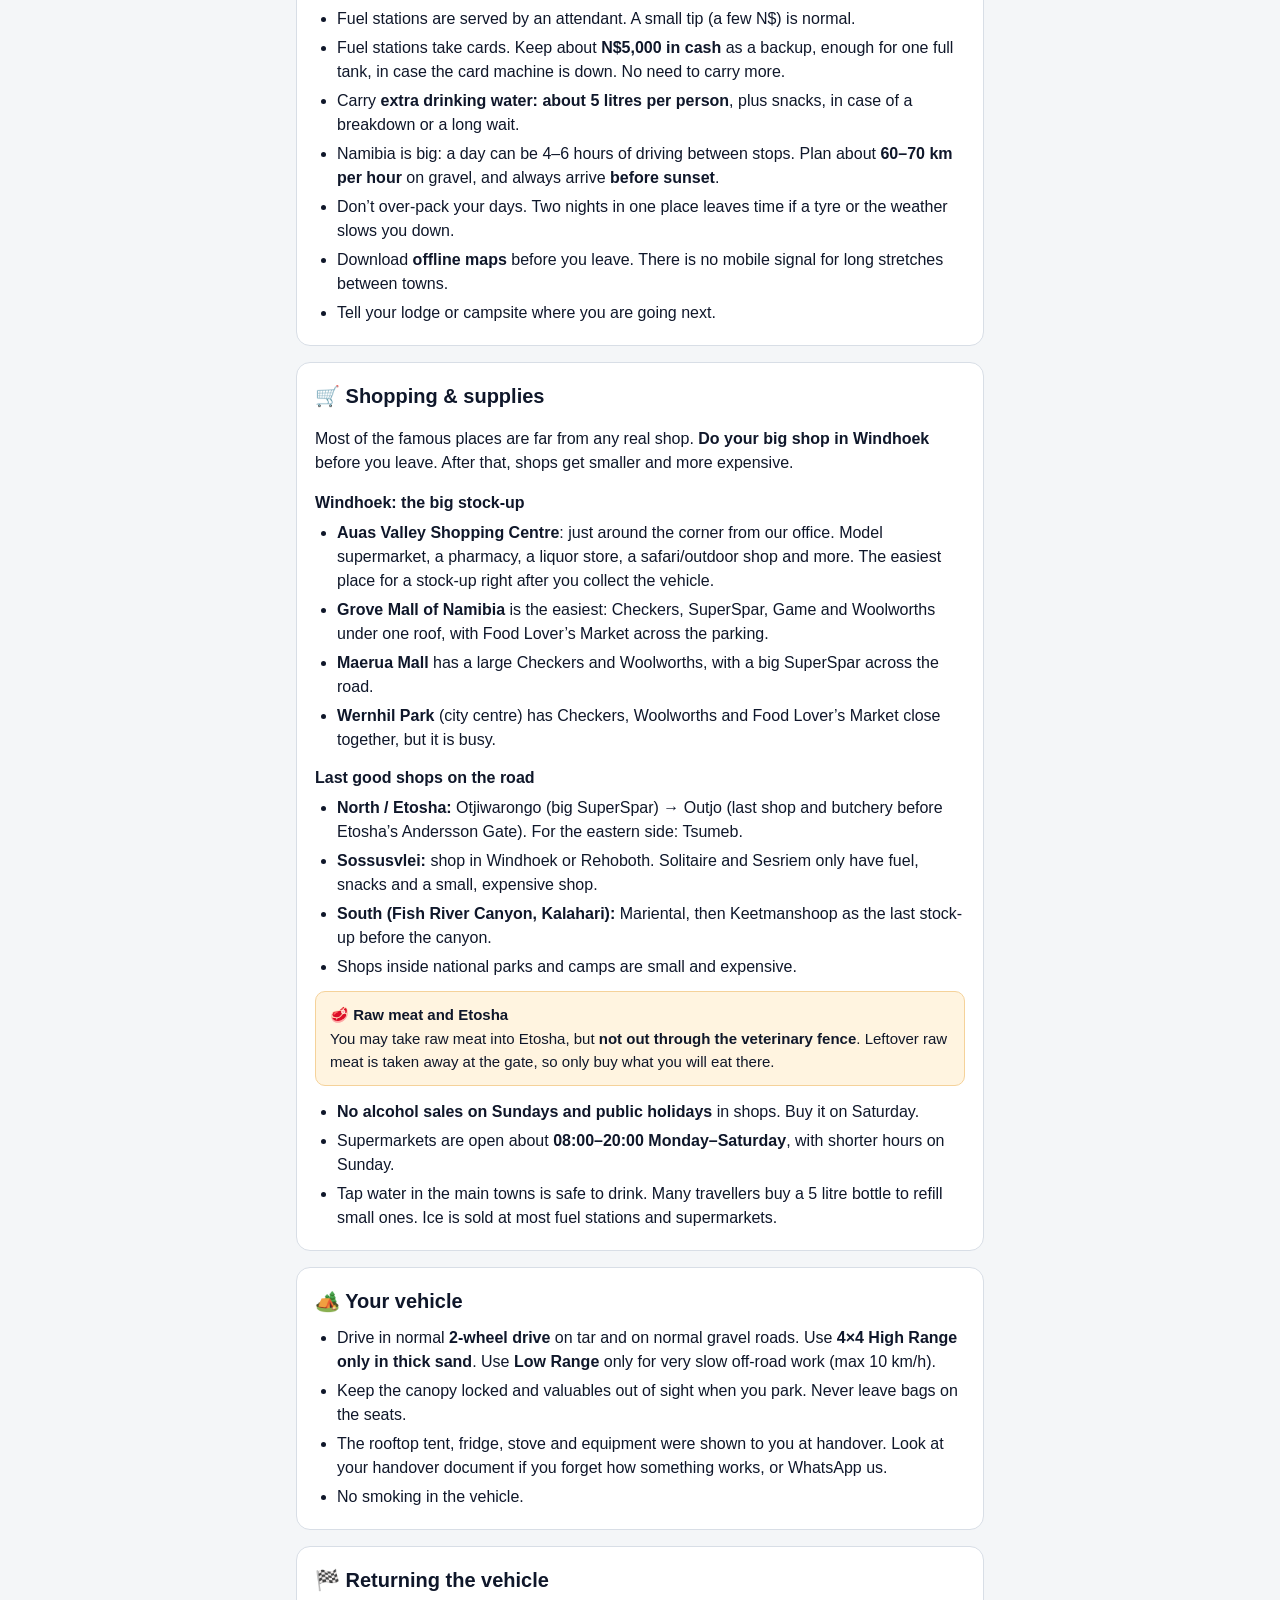
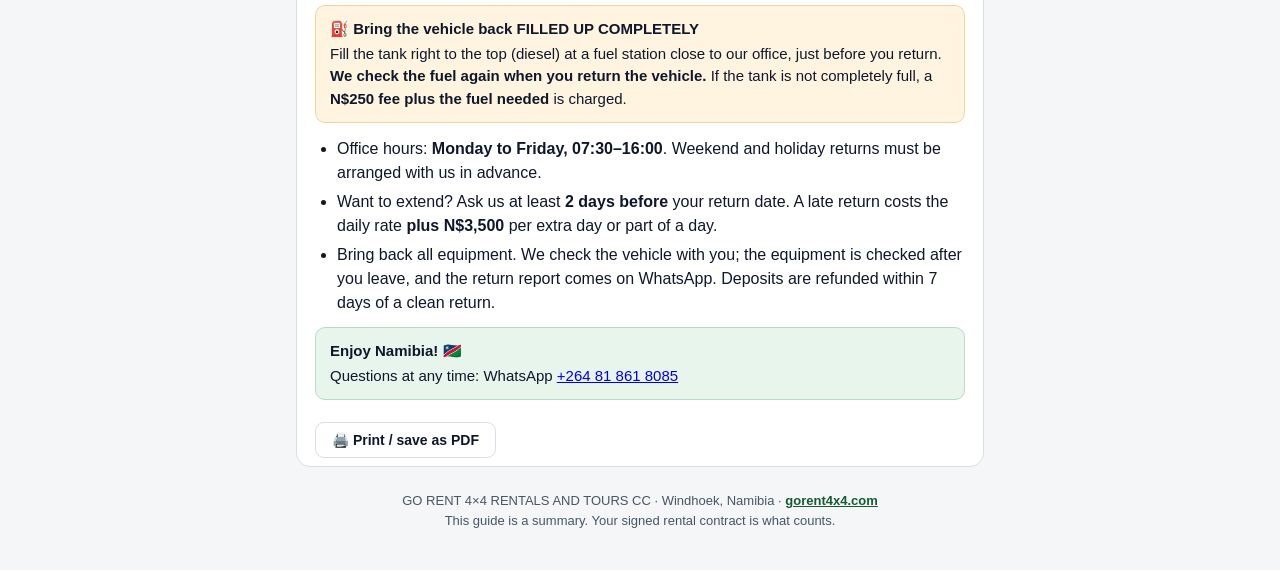
==== commit 916ad623: "Info pack + handover WhatsApp: return the vehicle filled up completely, fuel checked again at return" ====
--- a/info.html
+++ b/info.html
@@ -182,6 +182,7 @@
   <ul>
     <li><b>DIESEL ONLY.</b> Wrong fuel is not covered and is very expensive to repair. Tell the attendant “diesel” every time.</li>
     <li><b>Fill up at every fuel station</b> you pass, even at half a tank. Stations can be 200–350 km apart, and a small-town pump can be closed or empty.</li>
+    <li><b>Return the vehicle filled up completely.</b> Fill up just before you return; we check the fuel again at the return (see 🏁 Return).</li>
     <li>Fuel stations are served by an attendant. A small tip (a few N$) is normal.</li>
     <li>Fuel stations take cards. Keep about <b>N$5,000 in cash</b> as a backup, enough for one full tank, in case the card machine is down. No need to carry more.</li>
     <li>Carry <b>extra drinking water: about 5 litres per person</b>, plus snacks, in case of a breakdown or a long wait.</li>
@@ -229,9 +230,9 @@
 
 <section id="return">
   <h2>🏁 Returning the vehicle</h2>
+  <div class="box amb"><strong>⛽ Bring the vehicle back FILLED UP COMPLETELY</strong>Fill the tank right to the top (diesel) at a fuel station close to our office, just before you return. <b>We check the fuel again when you return the vehicle.</b> If the tank is not completely full, a <b>N$250 fee plus the fuel needed</b> is charged.</div>
   <ul>
     <li>Office hours: <b>Monday to Friday, 07:30–16:00</b>. Weekend and holiday returns must be arranged with us in advance.</li>
-    <li>Return the vehicle with a <b>full tank</b>. If not full: a N$250 fee plus the fuel needed is charged.</li>
     <li>Want to extend? Ask us at least <b>2 days before</b> your return date. A late return costs the daily rate <b>plus N$3,500</b> per extra day or part of a day.</li>
     <li>Bring back all equipment. We check the vehicle with you; the equipment is checked after you leave, and the return report comes on WhatsApp. Deposits are refunded within 7 days of a clean return.</li>
   </ul>
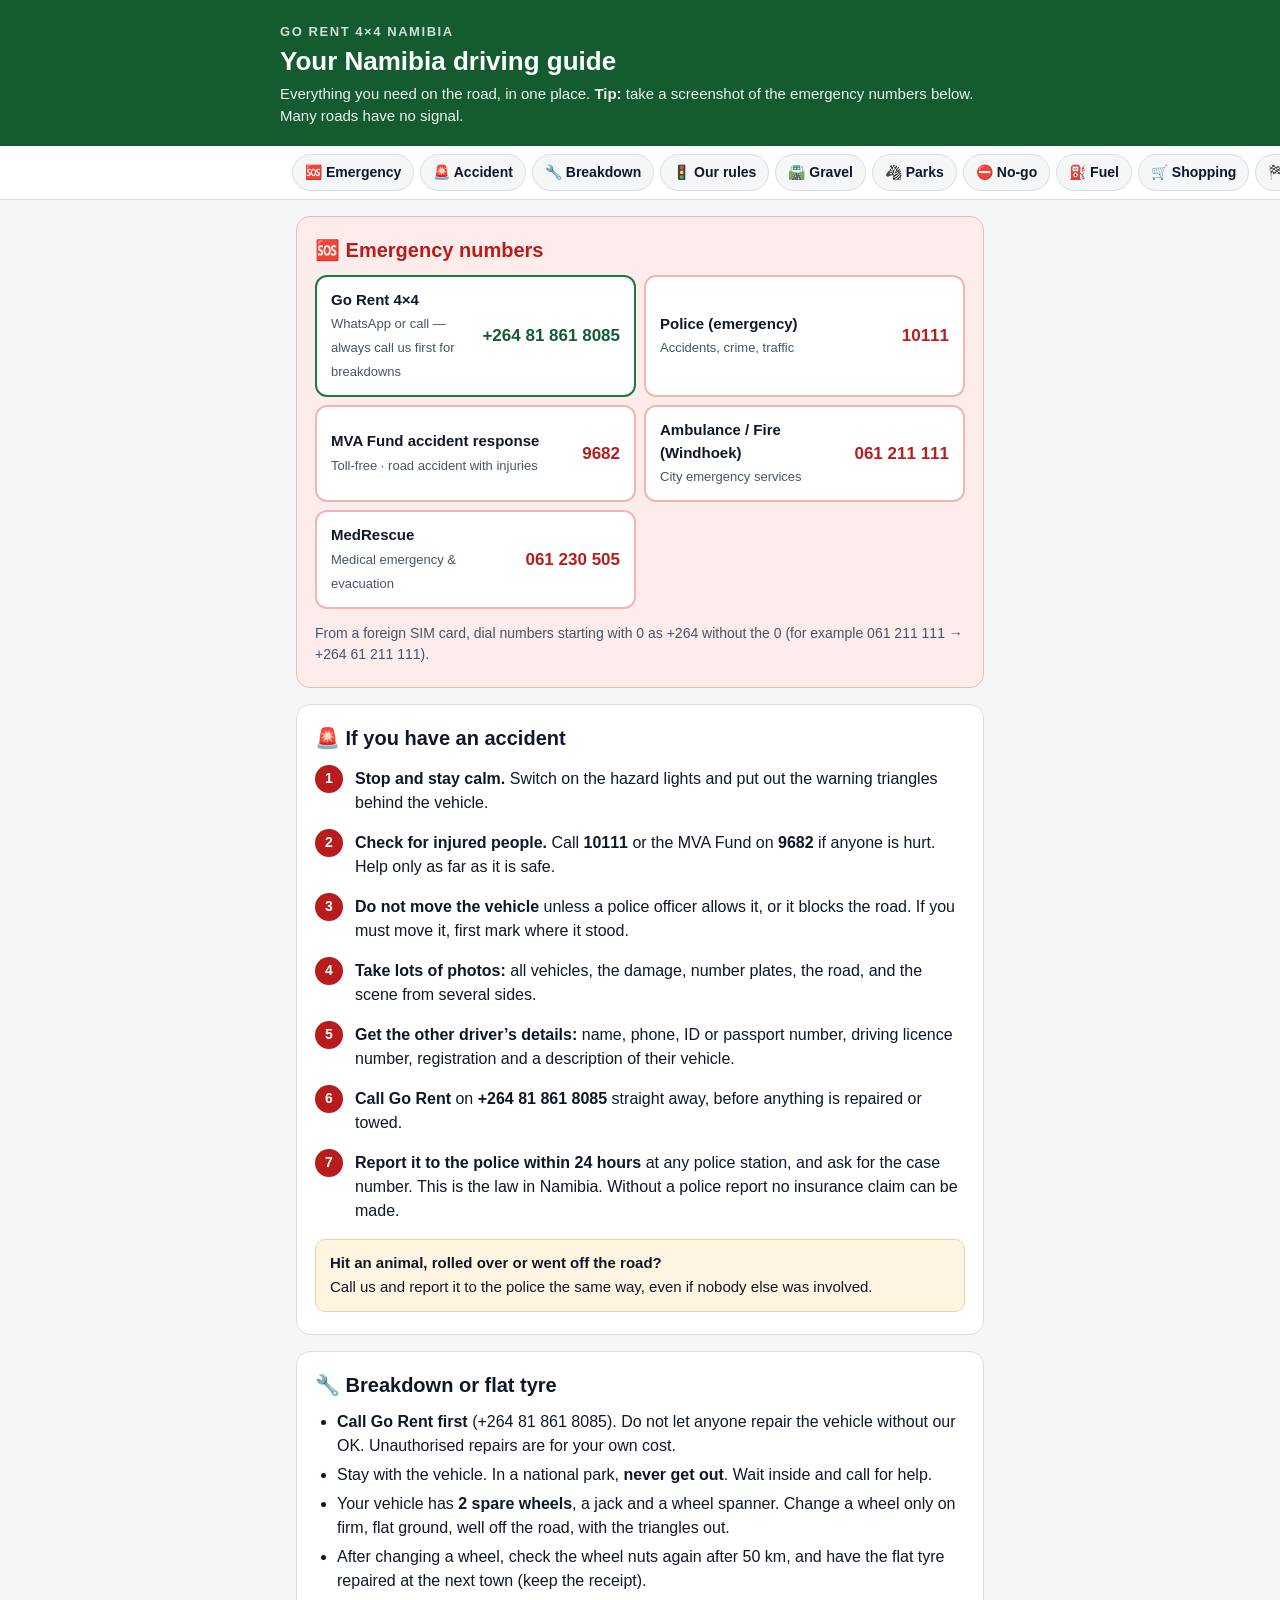
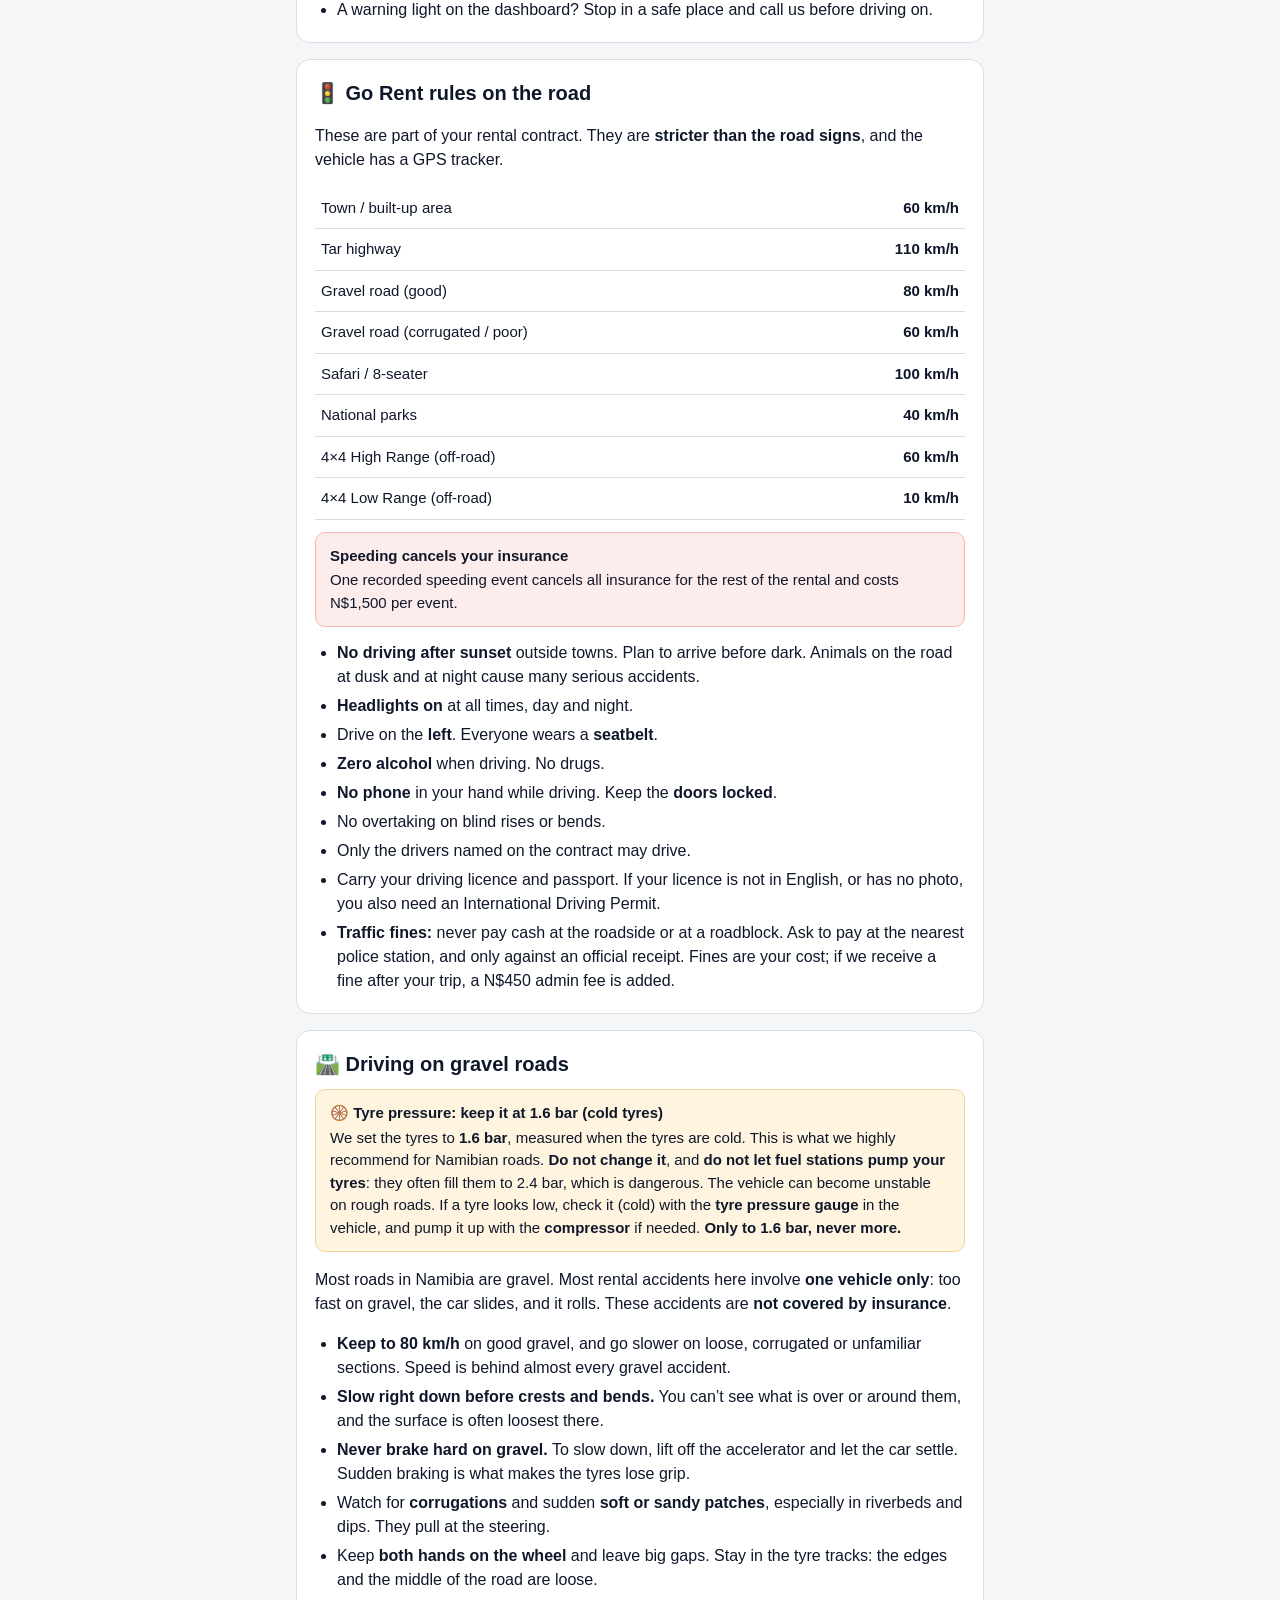
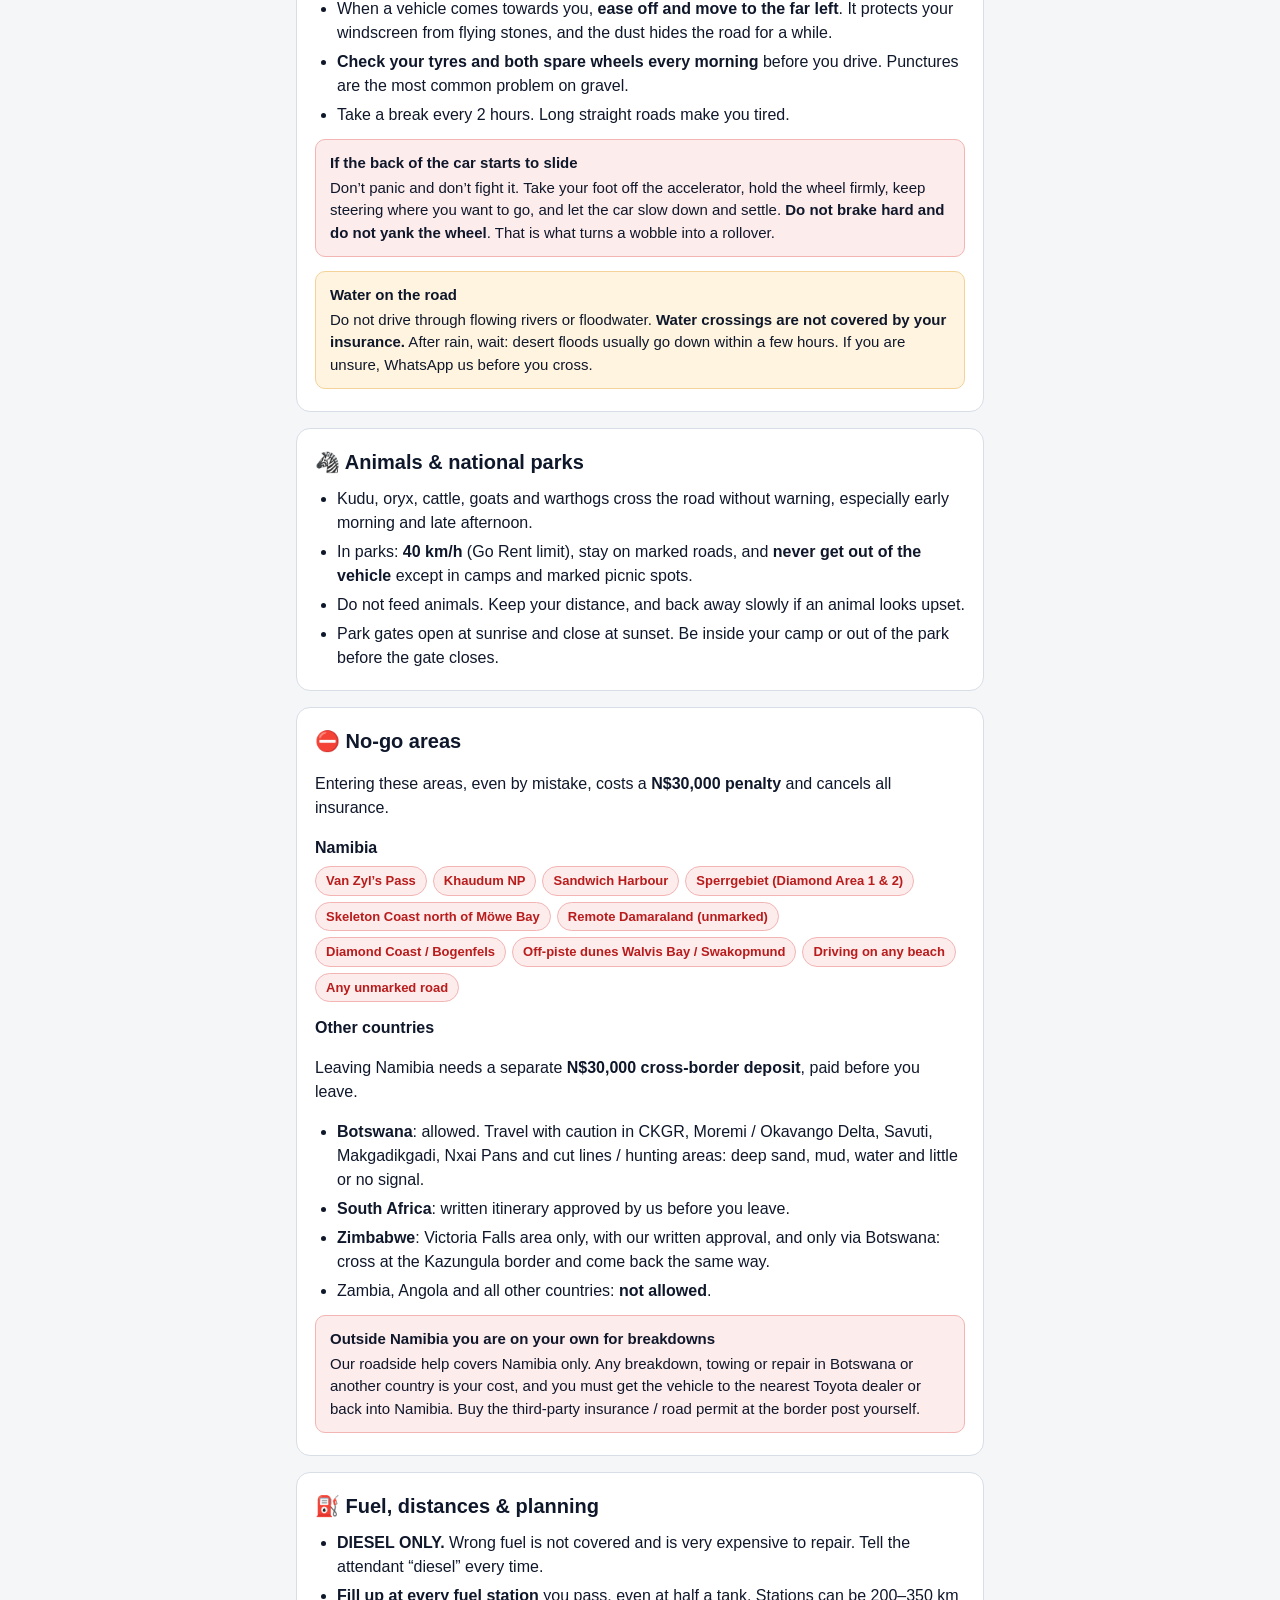
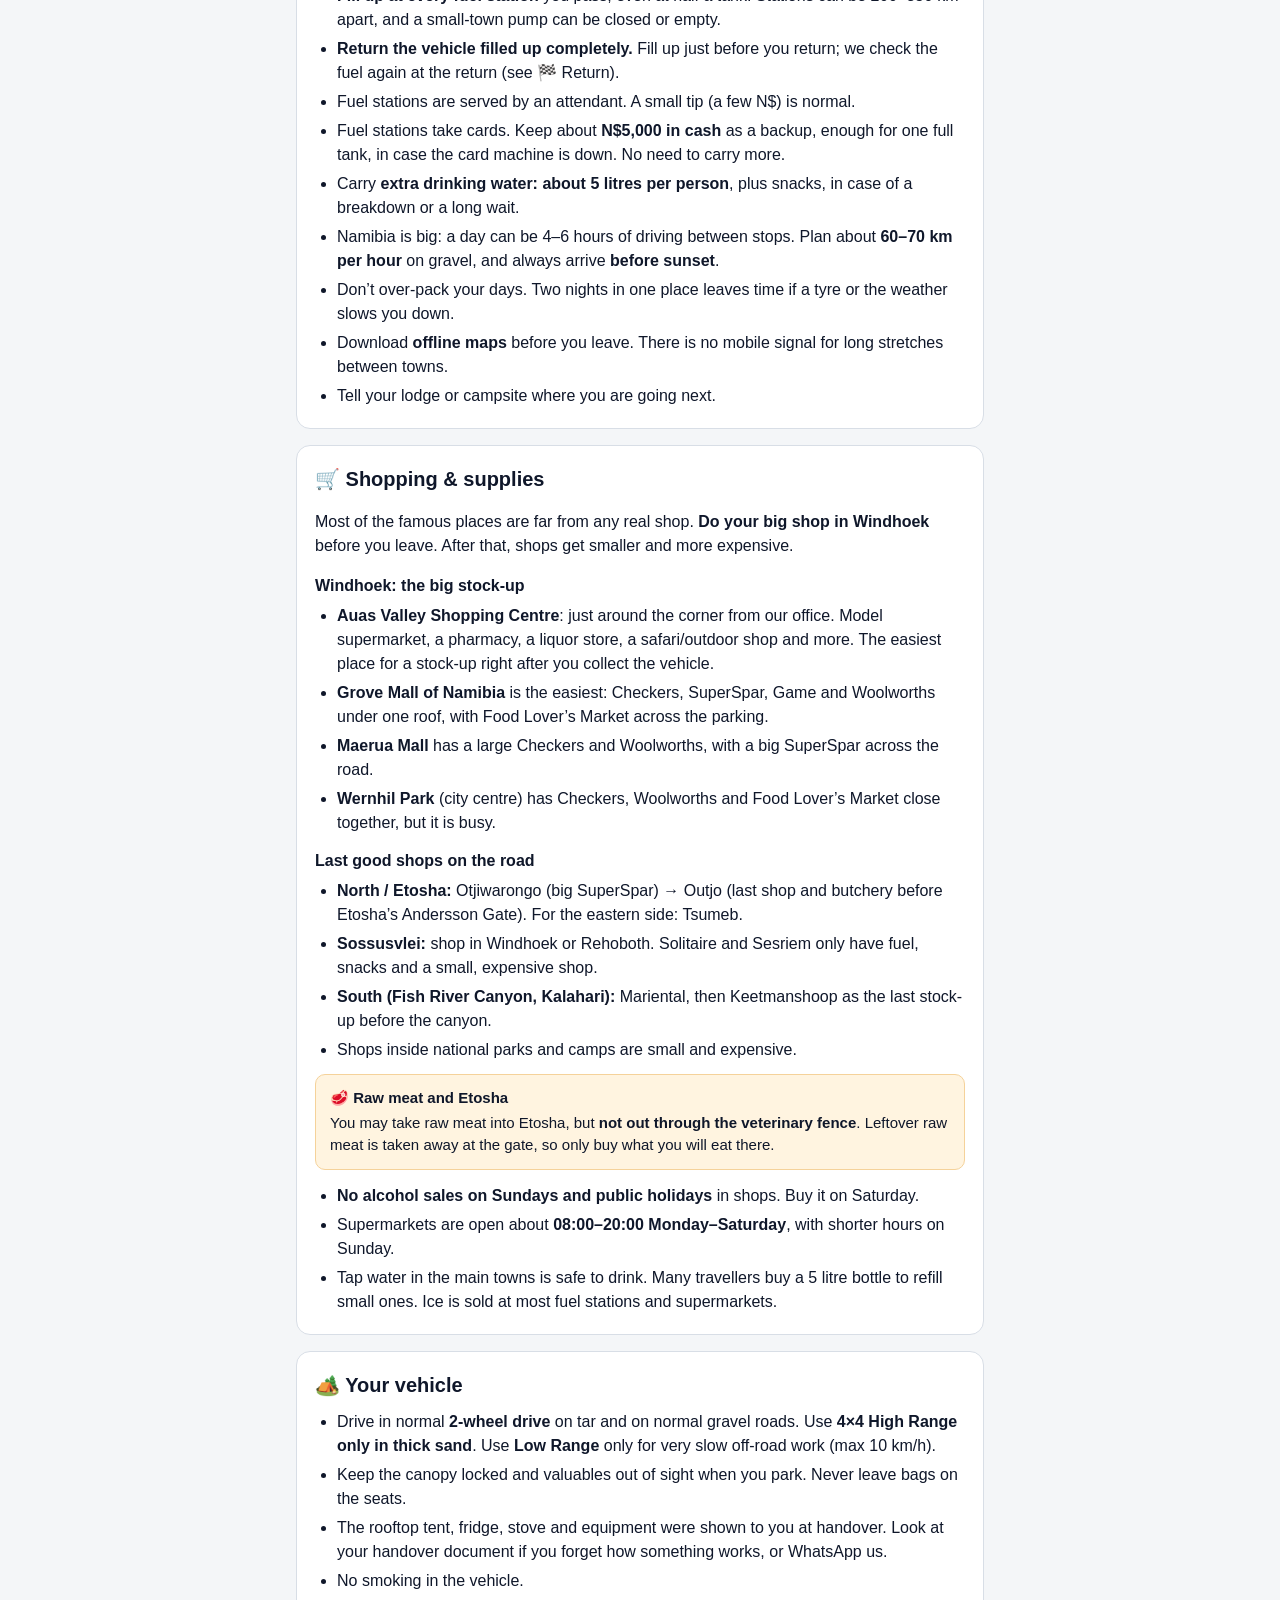
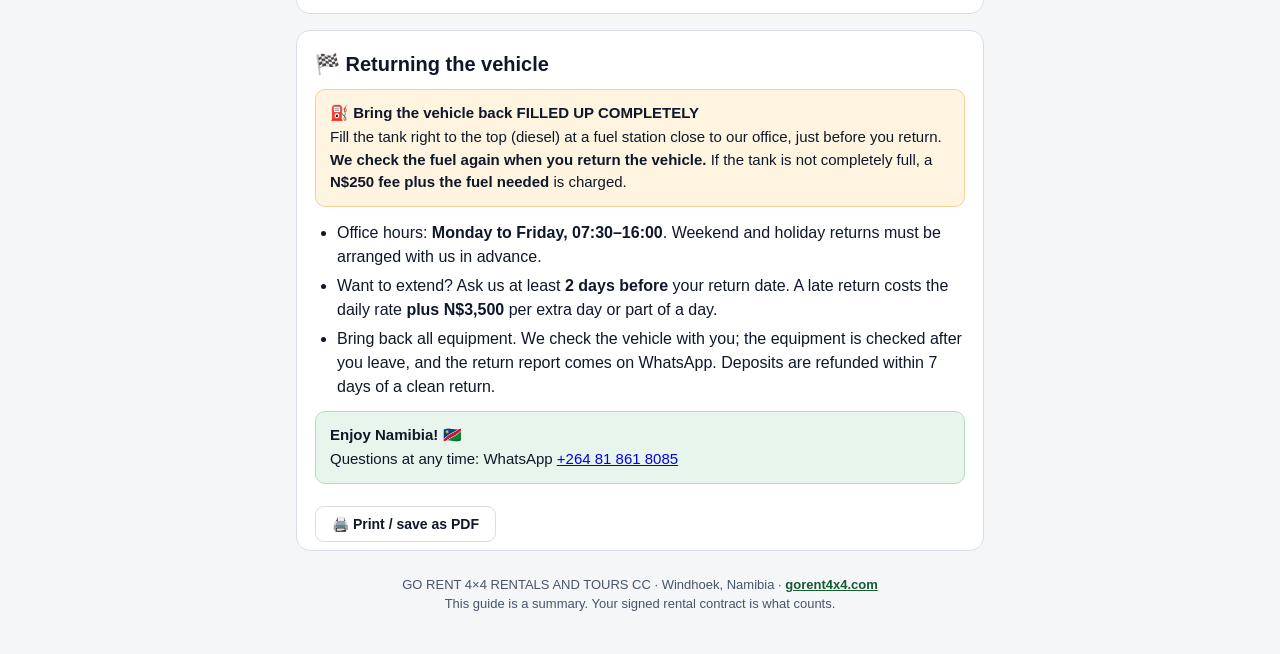
==== commit c3408ed7: "Rental agreement + guest info: tyres 1 up to 21 days; No-Go 'penalty payable' + beach driving; Zambi" ====
--- a/info.html
+++ b/info.html
@@ -163,16 +163,16 @@
 
 <section id="nogo">
   <h2>⛔ No-go areas</h2>
-  <p>Entering these areas, even by mistake, costs a <b>N$30,000 fine</b> and cancels all insurance.</p>
+  <p>Entering these areas, even by mistake, costs a <b>N$30,000 penalty</b> and cancels all insurance.</p>
   <h3>Namibia</h3>
-  <div class="tags"><span>Van Zyl’s Pass</span><span>Khaudum NP</span><span>Sandwich Harbour</span><span>Sperrgebiet (Diamond Area 1 &amp; 2)</span><span>Skeleton Coast north of Möwe Bay</span><span>Remote Damaraland (unmarked)</span><span>Diamond Coast / Bogenfels</span><span>Off-piste dunes Walvis Bay / Swakopmund</span><span>Any unmarked road</span></div>
+  <div class="tags"><span>Van Zyl’s Pass</span><span>Khaudum NP</span><span>Sandwich Harbour</span><span>Sperrgebiet (Diamond Area 1 &amp; 2)</span><span>Skeleton Coast north of Möwe Bay</span><span>Remote Damaraland (unmarked)</span><span>Diamond Coast / Bogenfels</span><span>Off-piste dunes Walvis Bay / Swakopmund</span><span>Driving on any beach</span><span>Any unmarked road</span></div>
   <h3>Other countries</h3>
   <p>Leaving Namibia needs a separate <b>N$30,000 cross-border deposit</b>, paid before you leave.</p>
   <ul>
     <li><b>Botswana</b>: allowed. Travel with caution in CKGR, Moremi / Okavango Delta, Savuti, Makgadikgadi, Nxai Pans and cut lines / hunting areas: deep sand, mud, water and little or no signal.</li>
     <li><b>South Africa</b>: written itinerary approved by us before you leave.</li>
-    <li><b>Zimbabwe &amp; Zambia</b>: Victoria Falls area only, with our written approval.</li>
-    <li>Angola and all other countries: <b>not allowed</b>.</li>
+    <li><b>Zimbabwe</b>: Victoria Falls area only, with our written approval, and only via Botswana: cross at the Kazungula border and come back the same way.</li>
+    <li>Zambia, Angola and all other countries: <b>not allowed</b>.</li>
   </ul>
   <div class="box red"><strong>Outside Namibia you are on your own for breakdowns</strong>Our roadside help covers Namibia only. Any breakdown, towing or repair in Botswana or another country is your cost, and you must get the vehicle to the nearest Toyota dealer or back into Namibia. Buy the third-party insurance / road permit at the border post yourself.</div>
 </section>
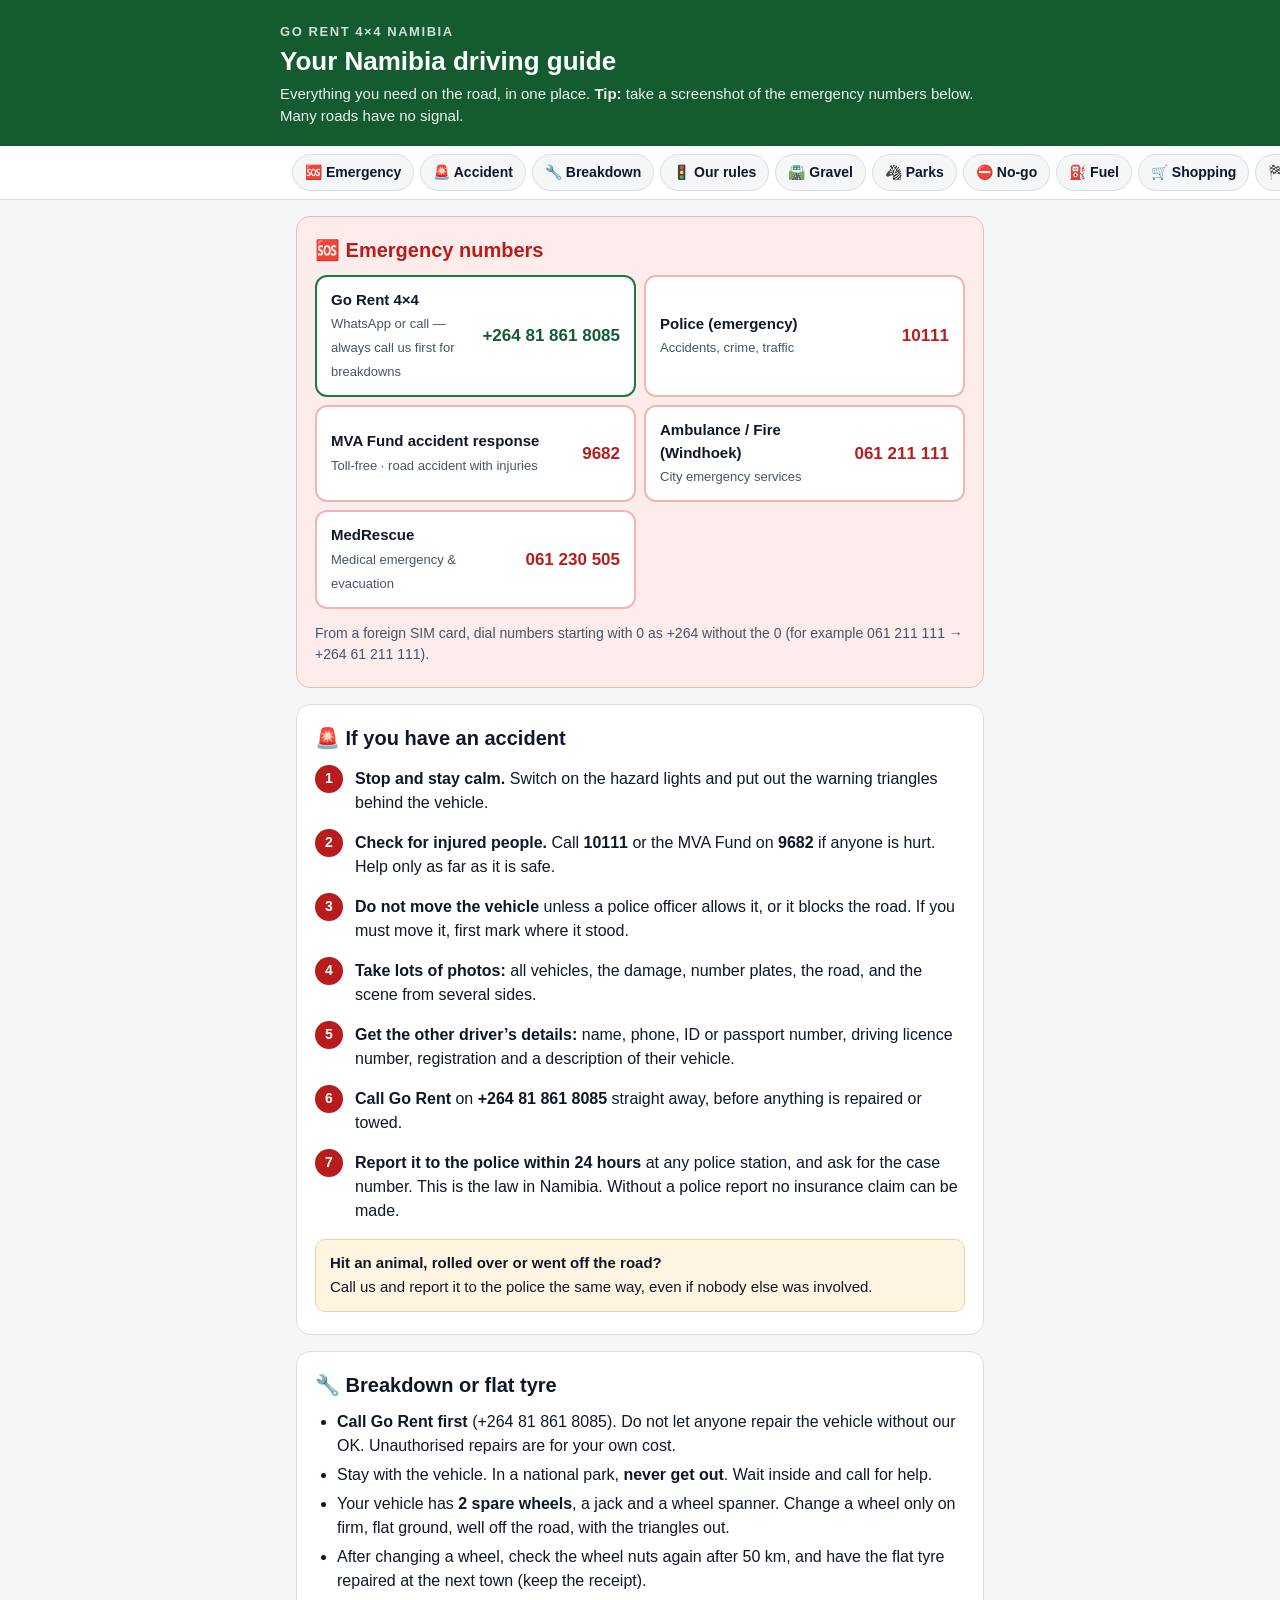
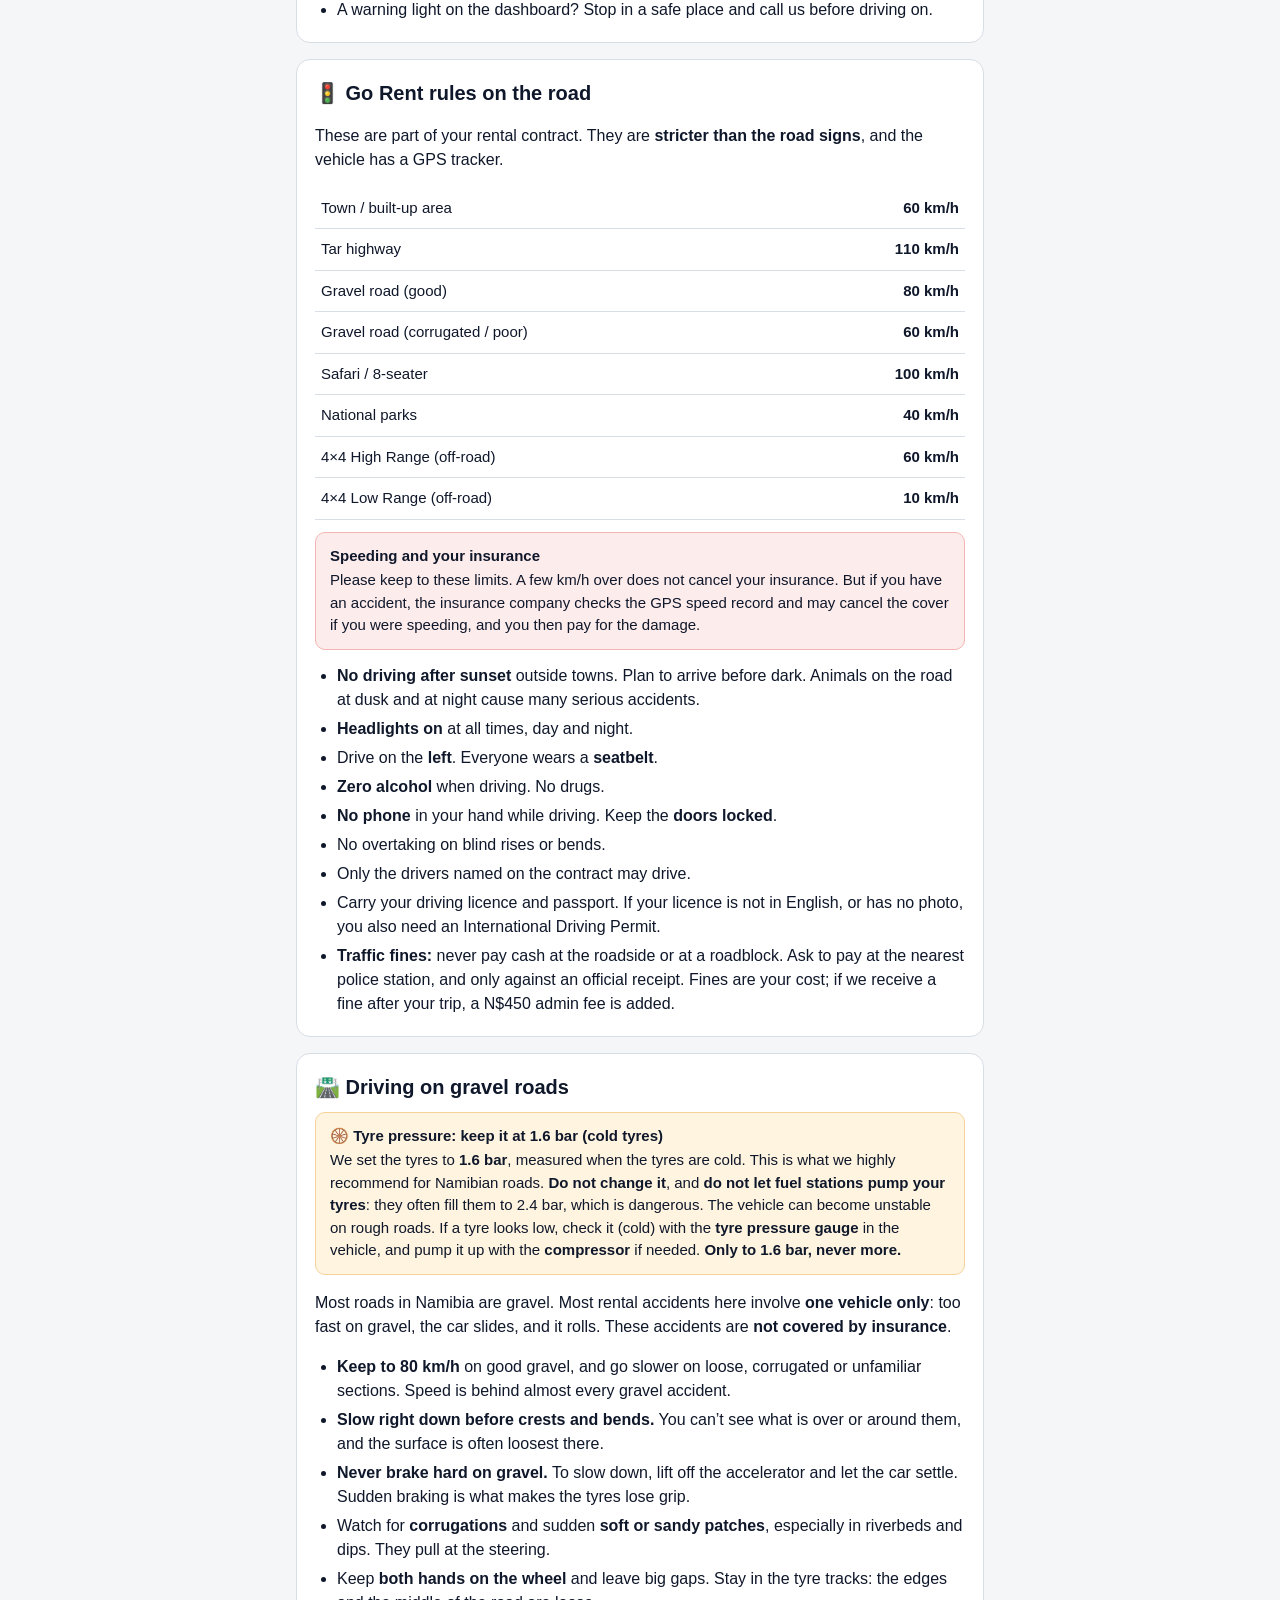
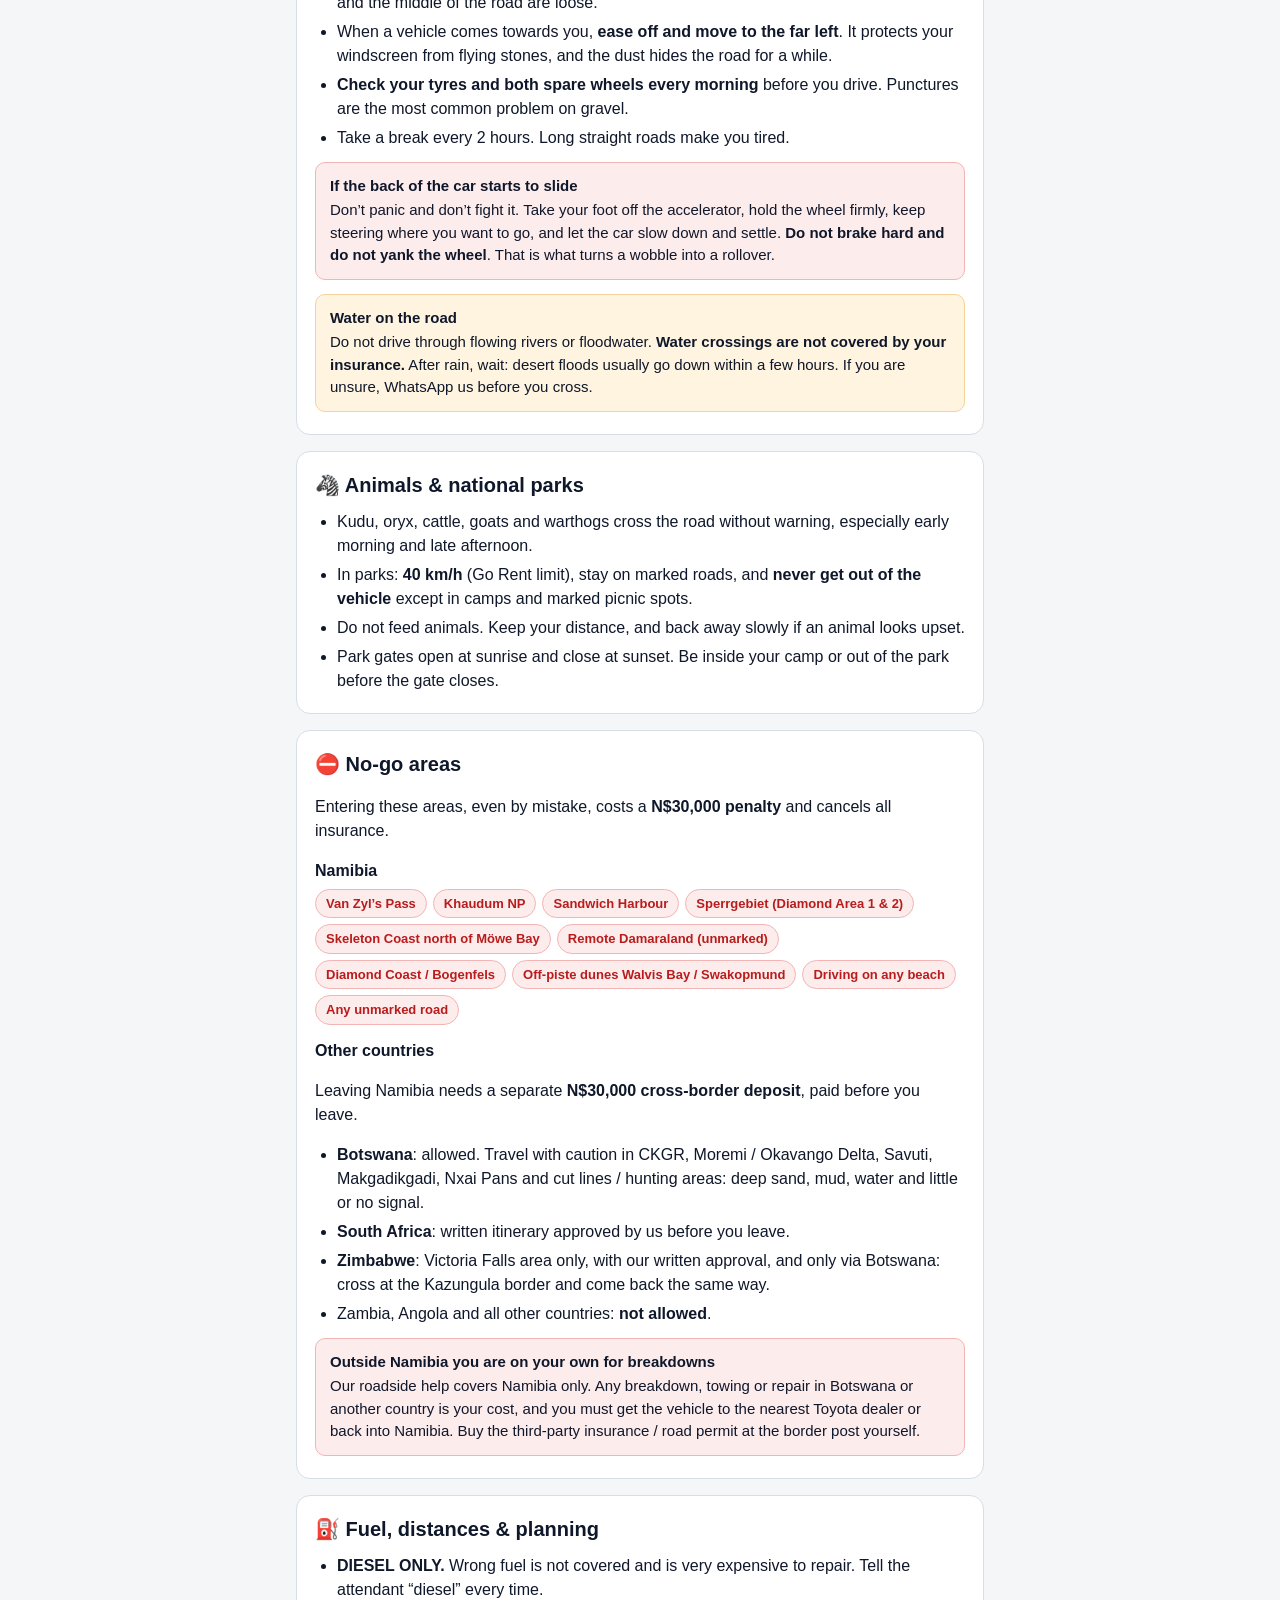
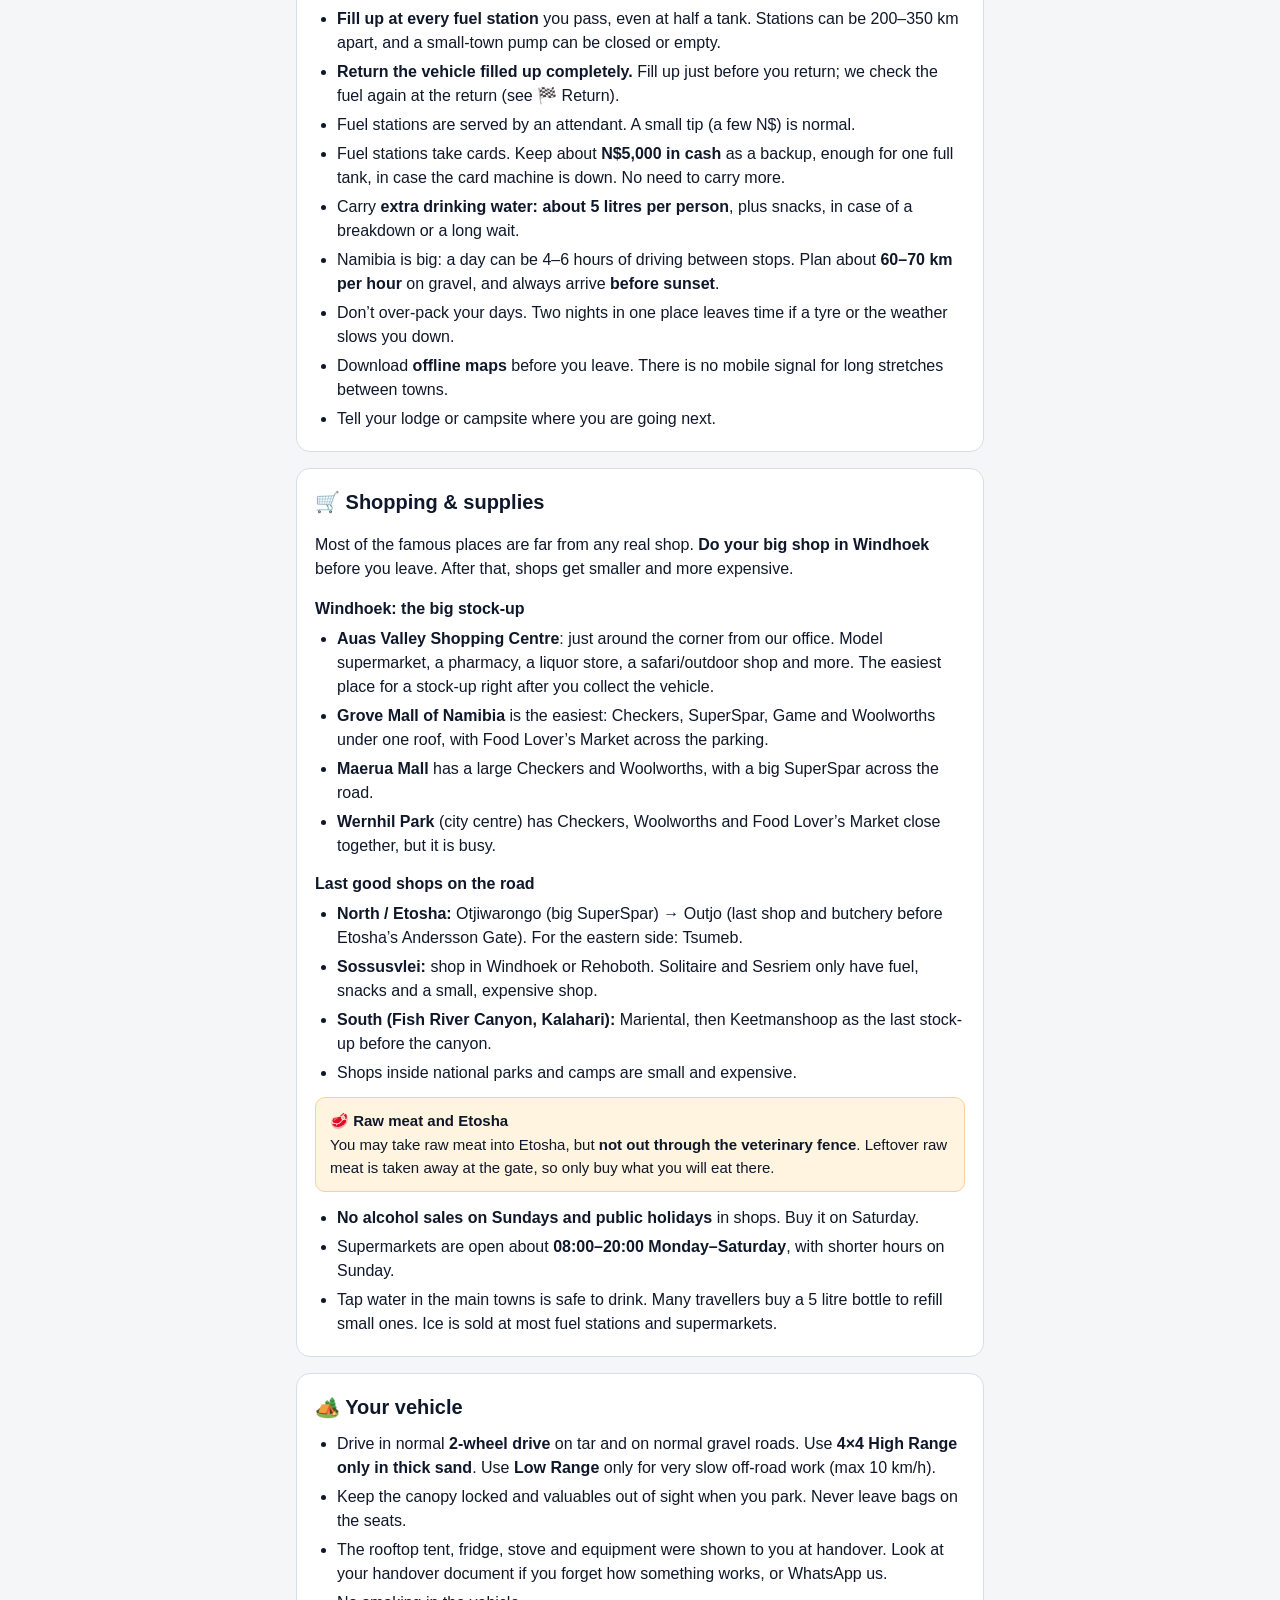
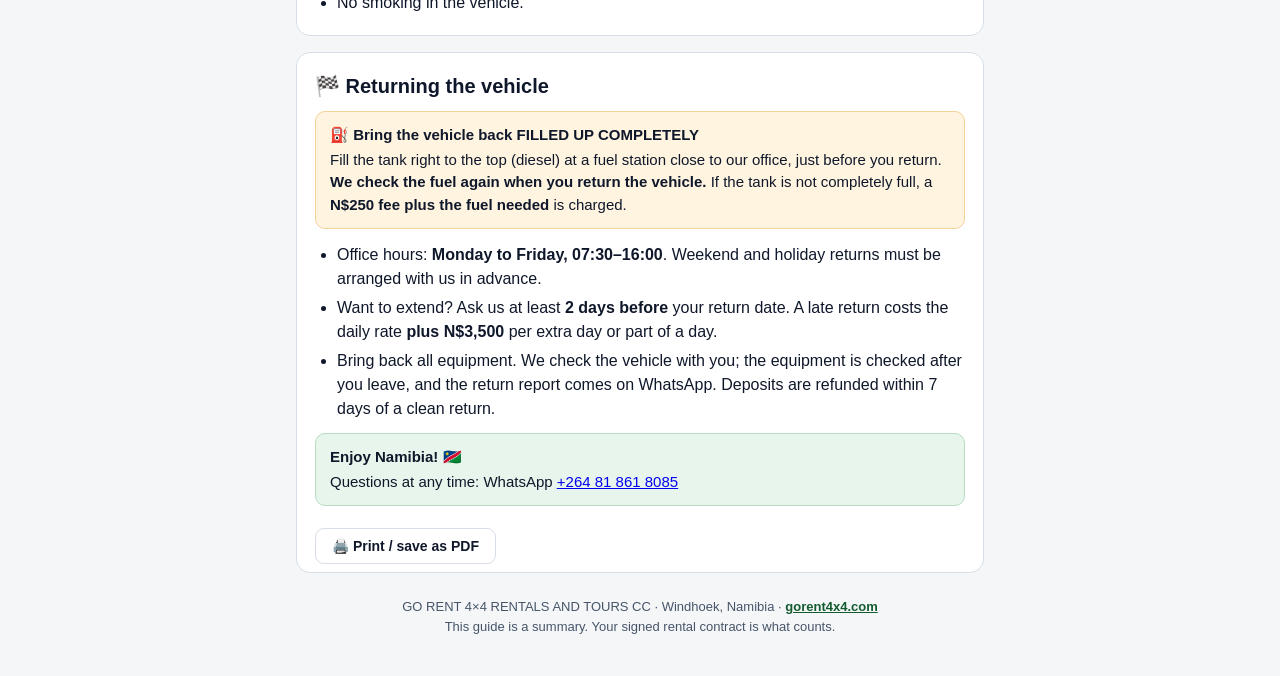
==== commit 666f40d4: "Speeding terms: no automatic insurance cancellation or N$1,500 fine; insurer may cancel cover after " ====
--- a/info.html
+++ b/info.html
@@ -119,7 +119,7 @@
     <tr><td>4×4 High Range (off-road)</td><td>60 km/h</td></tr>
     <tr><td>4×4 Low Range (off-road)</td><td>10 km/h</td></tr>
   </table>
-  <div class="box red"><strong>Speeding cancels your insurance</strong>One recorded speeding event cancels all insurance for the rest of the rental and costs N$1,500 per event.</div>
+  <div class="box red"><strong>Speeding and your insurance</strong>Please keep to these limits. A few km/h over does not cancel your insurance. But if you have an accident, the insurance company checks the GPS speed record and may cancel the cover if you were speeding, and you then pay for the damage.</div>
   <ul>
     <li><b>No driving after sunset</b> outside towns. Plan to arrive before dark. Animals on the road at dusk and at night cause many serious accidents.</li>
     <li><b>Headlights on</b> at all times, day and night.</li>
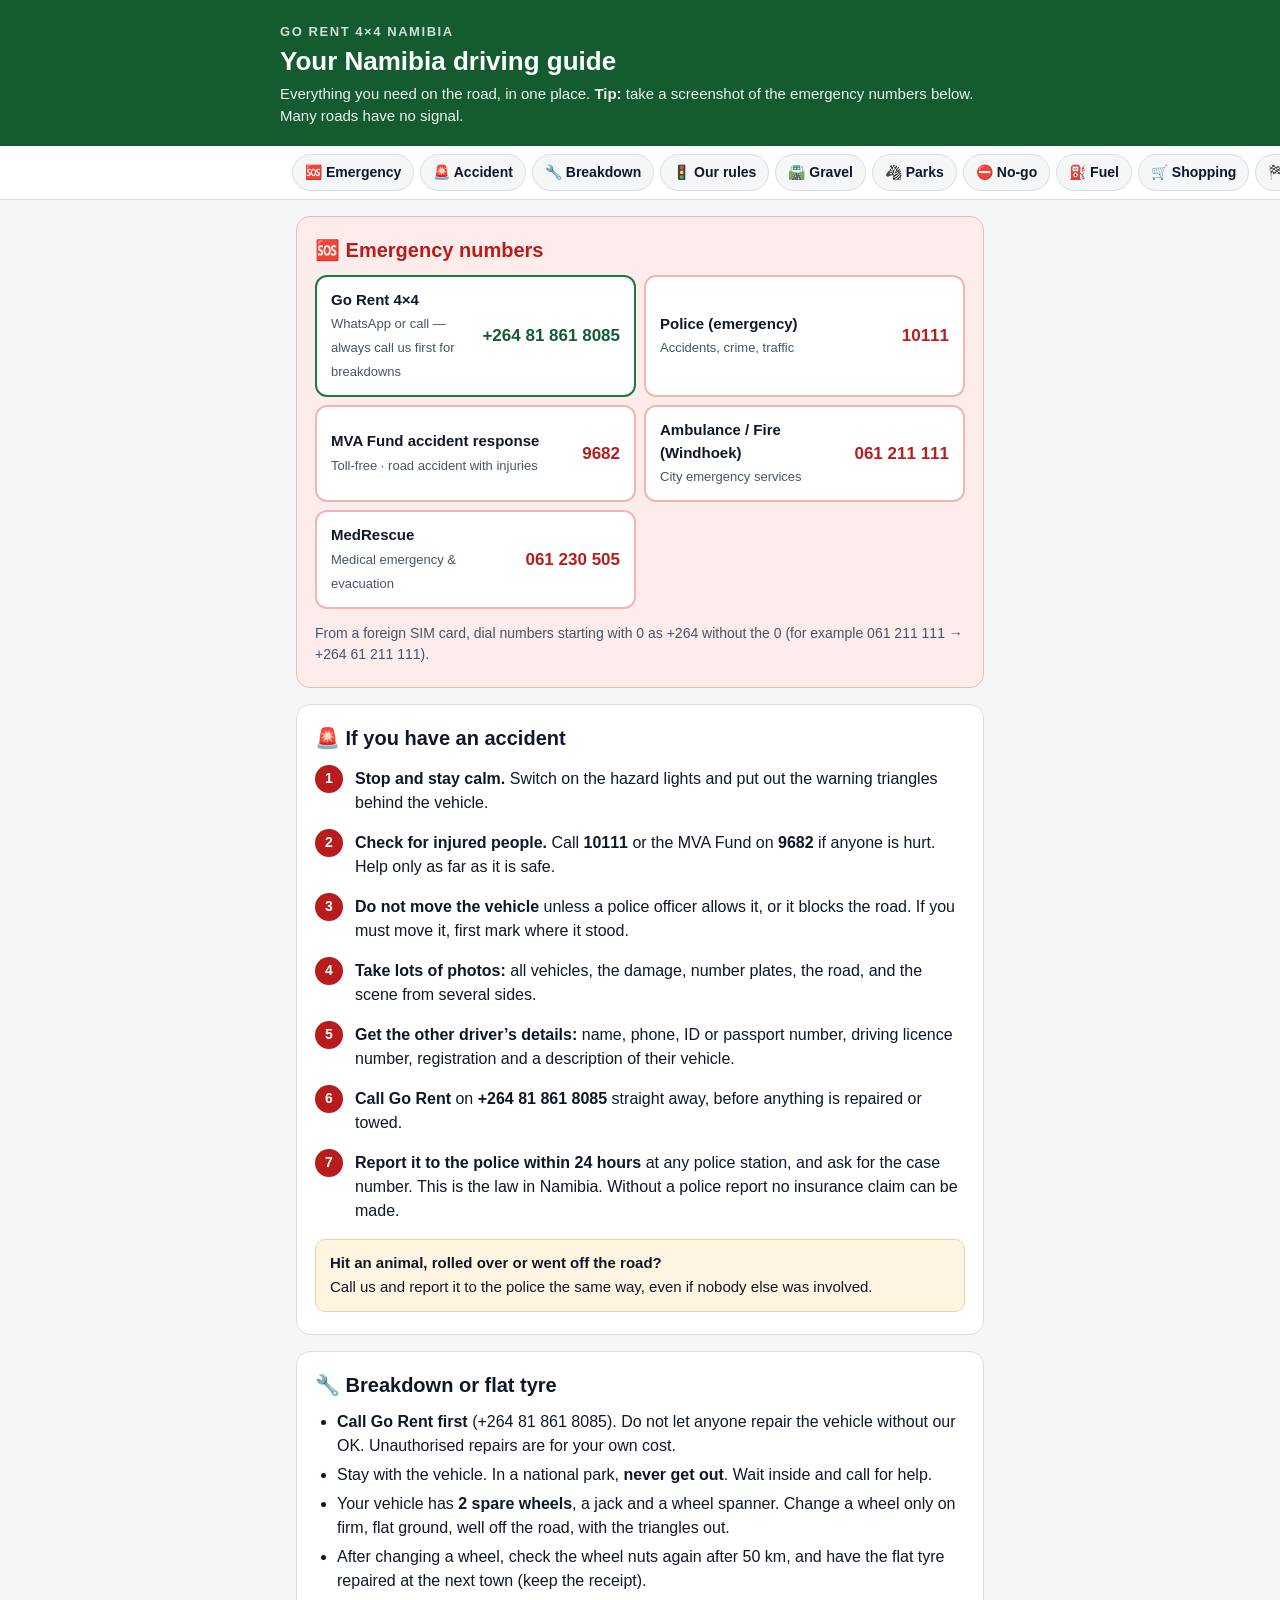
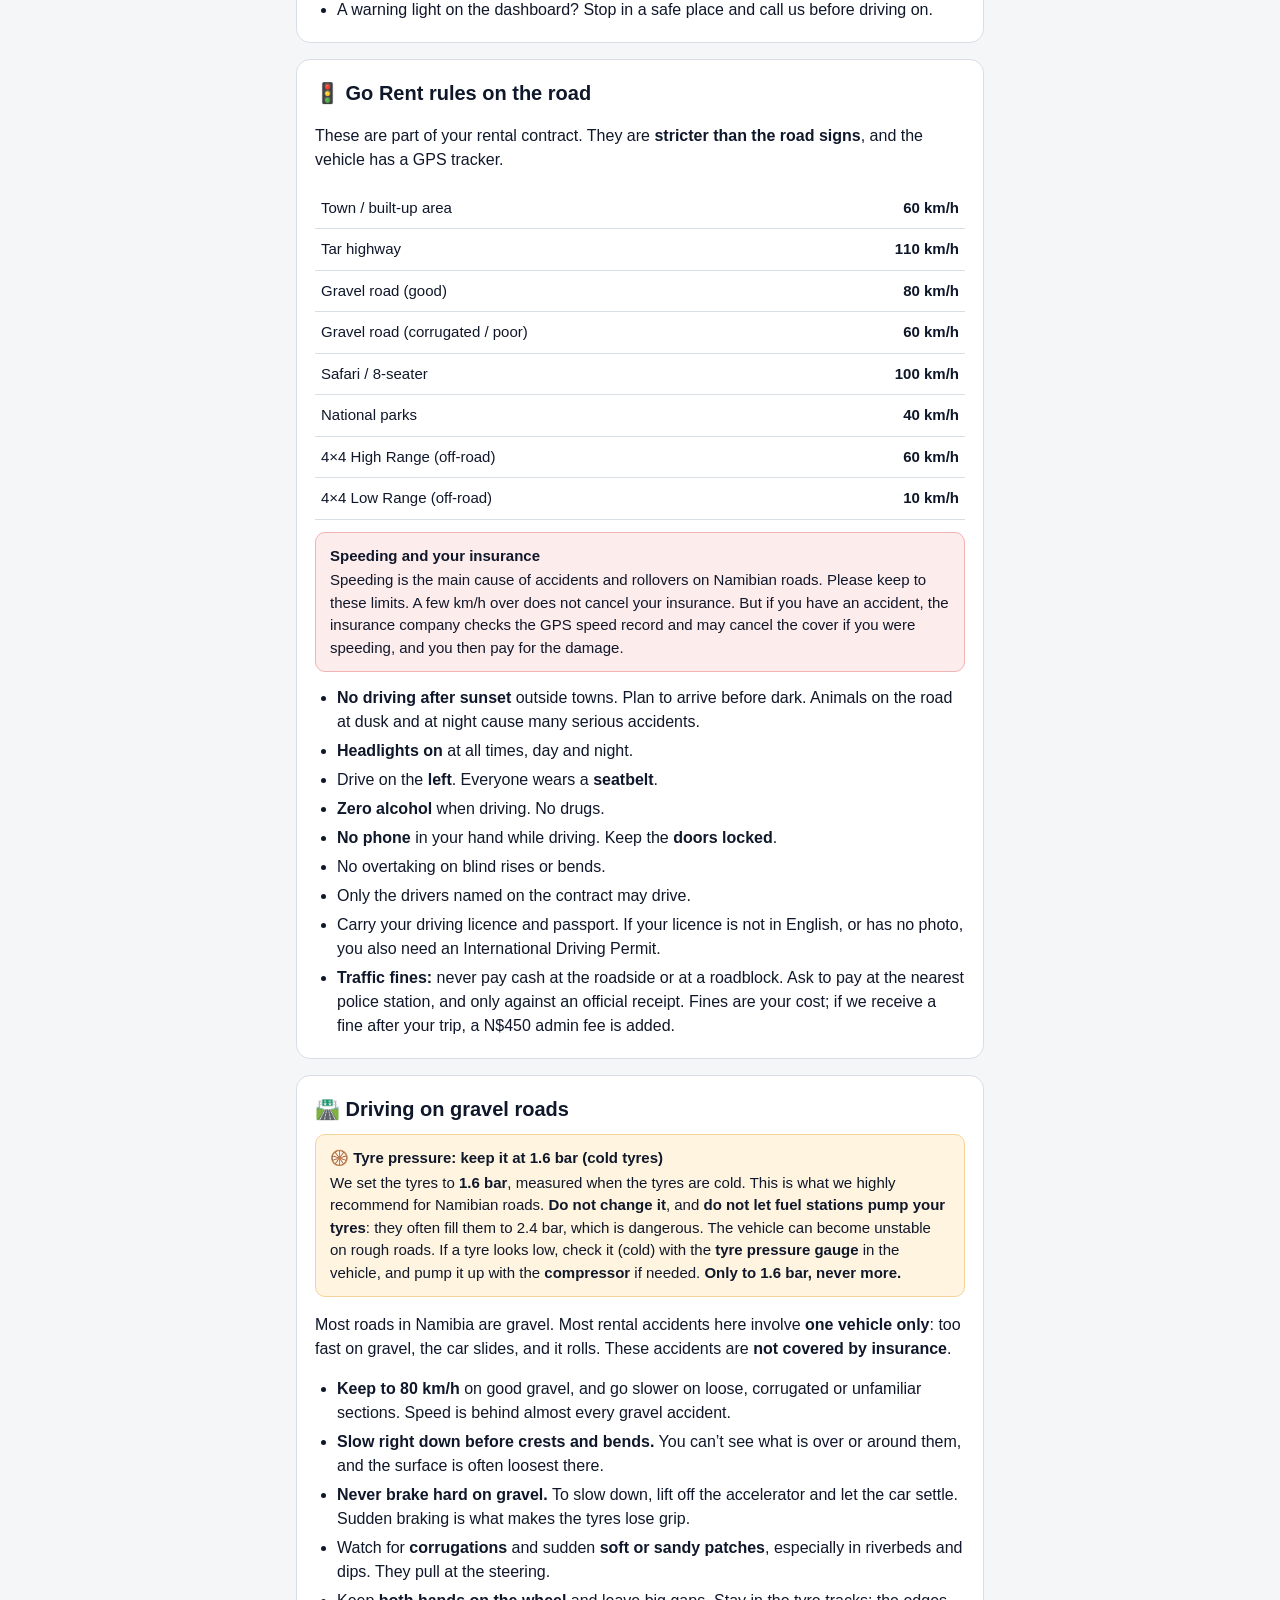
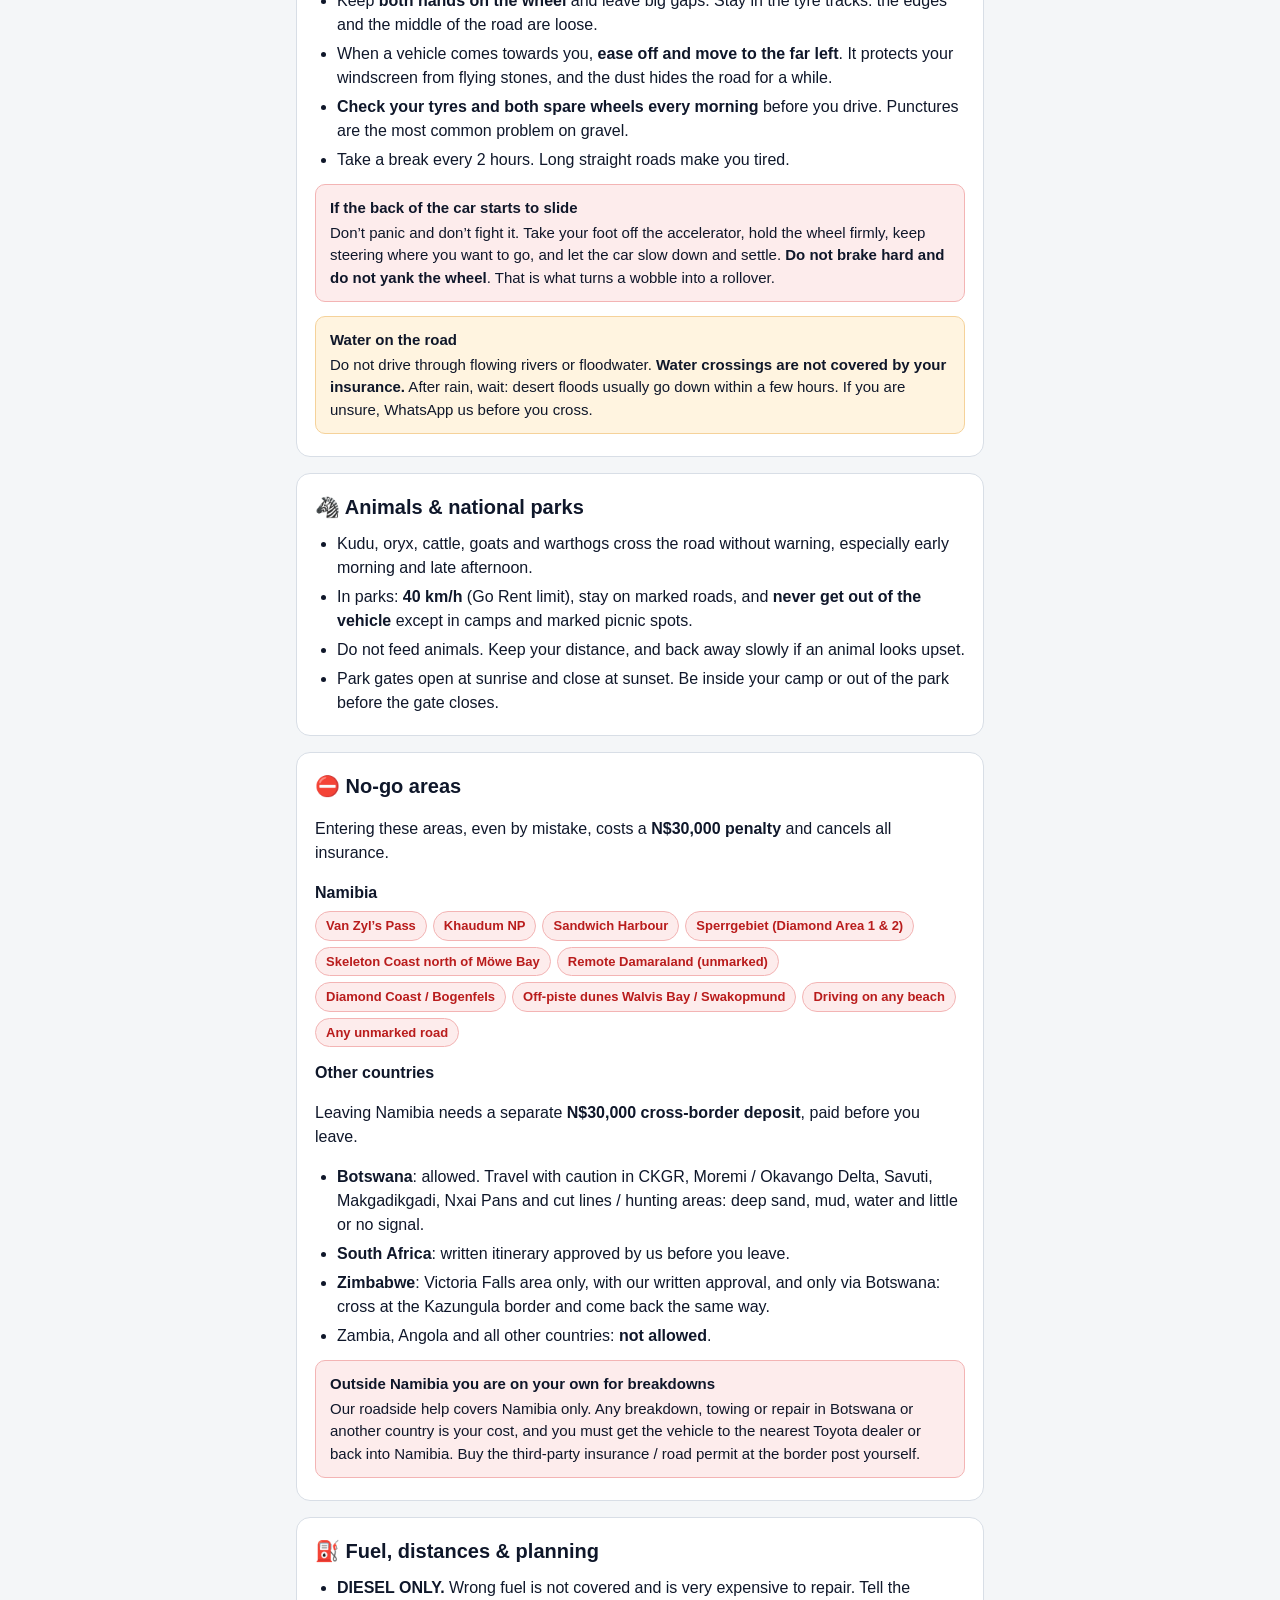
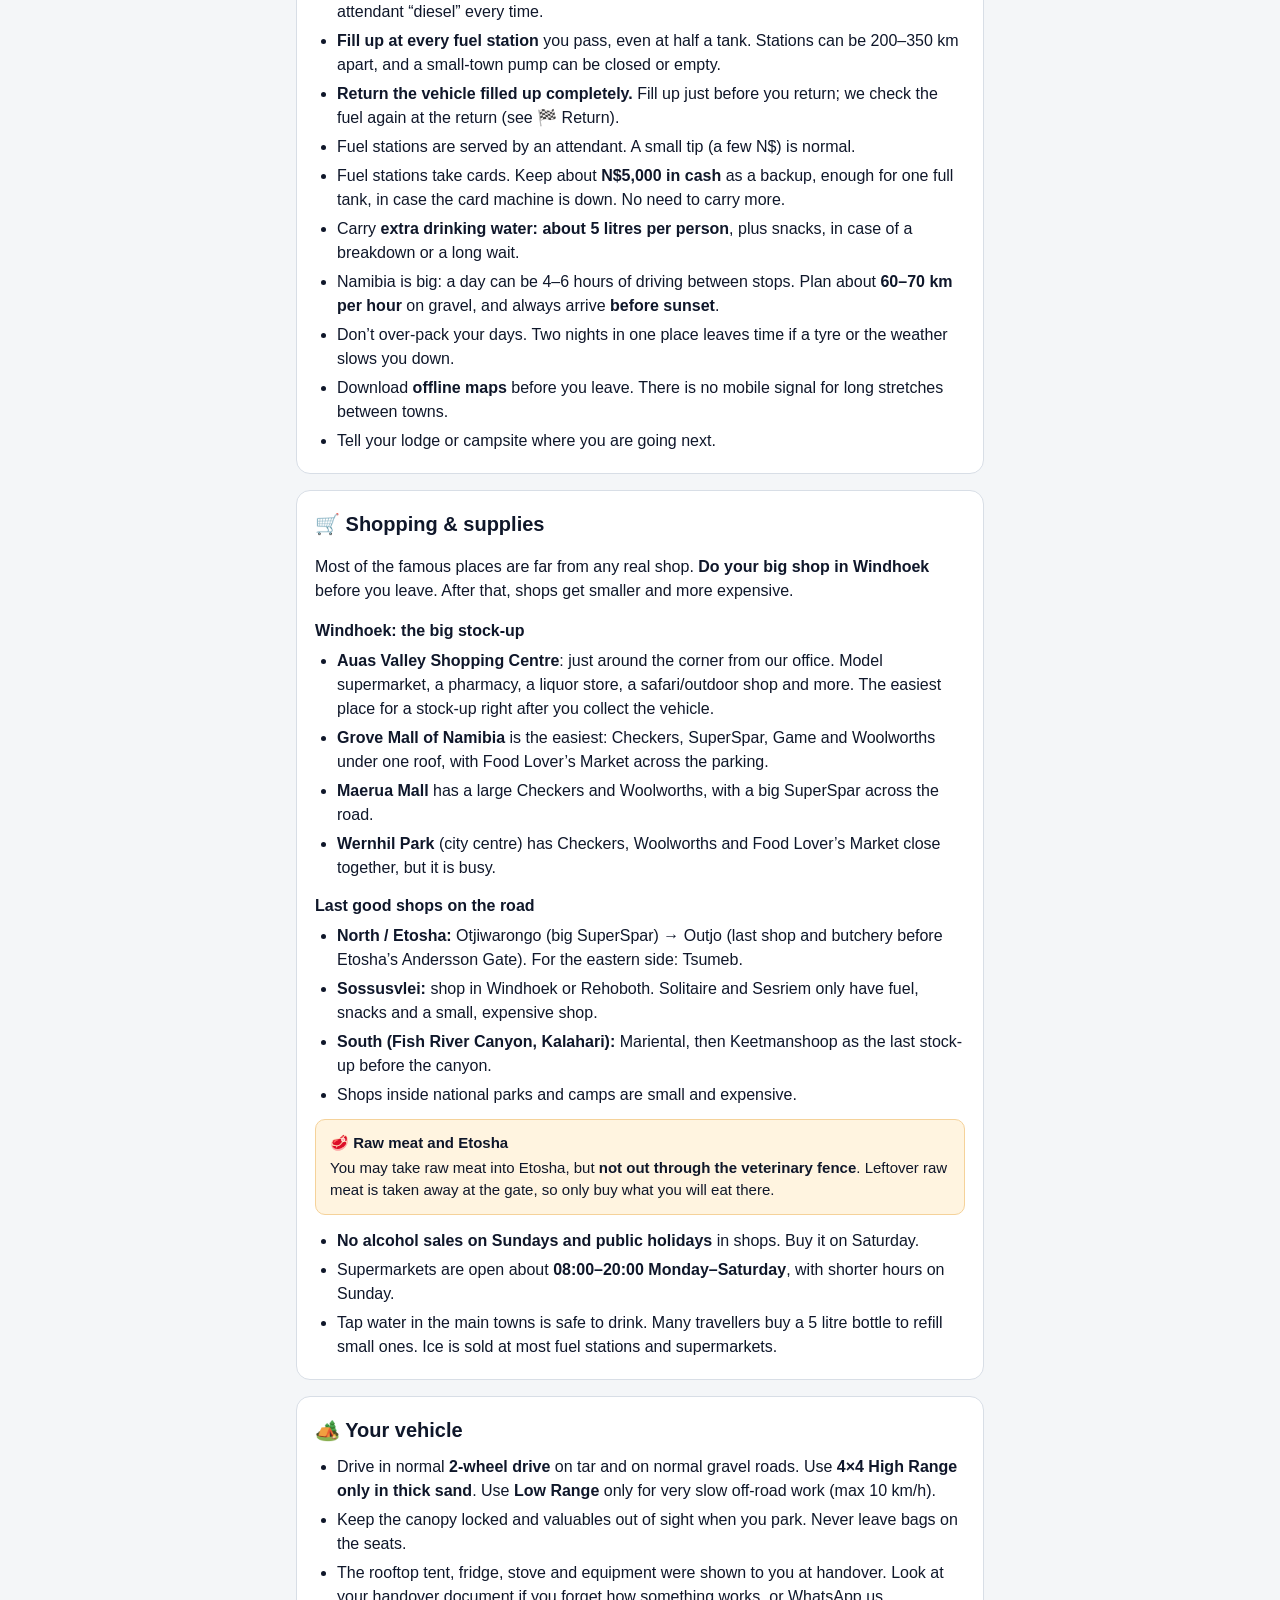
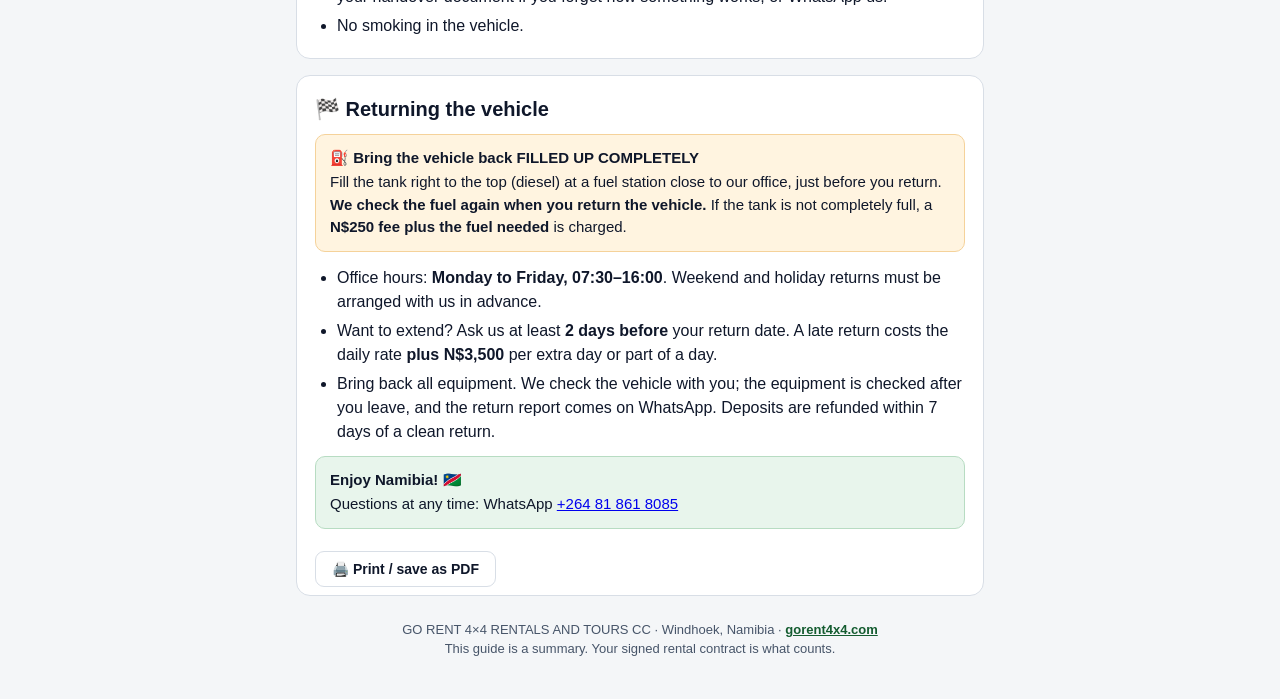
==== commit 345c7e84: "Speeding box: speeding is the main cause of accidents and rollovers Co-Authored-By: Claude Opus 5.5 " ====
--- a/info.html
+++ b/info.html
@@ -119,7 +119,7 @@
     <tr><td>4×4 High Range (off-road)</td><td>60 km/h</td></tr>
     <tr><td>4×4 Low Range (off-road)</td><td>10 km/h</td></tr>
   </table>
-  <div class="box red"><strong>Speeding and your insurance</strong>Please keep to these limits. A few km/h over does not cancel your insurance. But if you have an accident, the insurance company checks the GPS speed record and may cancel the cover if you were speeding, and you then pay for the damage.</div>
+  <div class="box red"><strong>Speeding and your insurance</strong>Speeding is the main cause of accidents and rollovers on Namibian roads. Please keep to these limits. A few km/h over does not cancel your insurance. But if you have an accident, the insurance company checks the GPS speed record and may cancel the cover if you were speeding, and you then pay for the damage.</div>
   <ul>
     <li><b>No driving after sunset</b> outside towns. Plan to arrive before dark. Animals on the road at dusk and at night cause many serious accidents.</li>
     <li><b>Headlights on</b> at all times, day and night.</li>
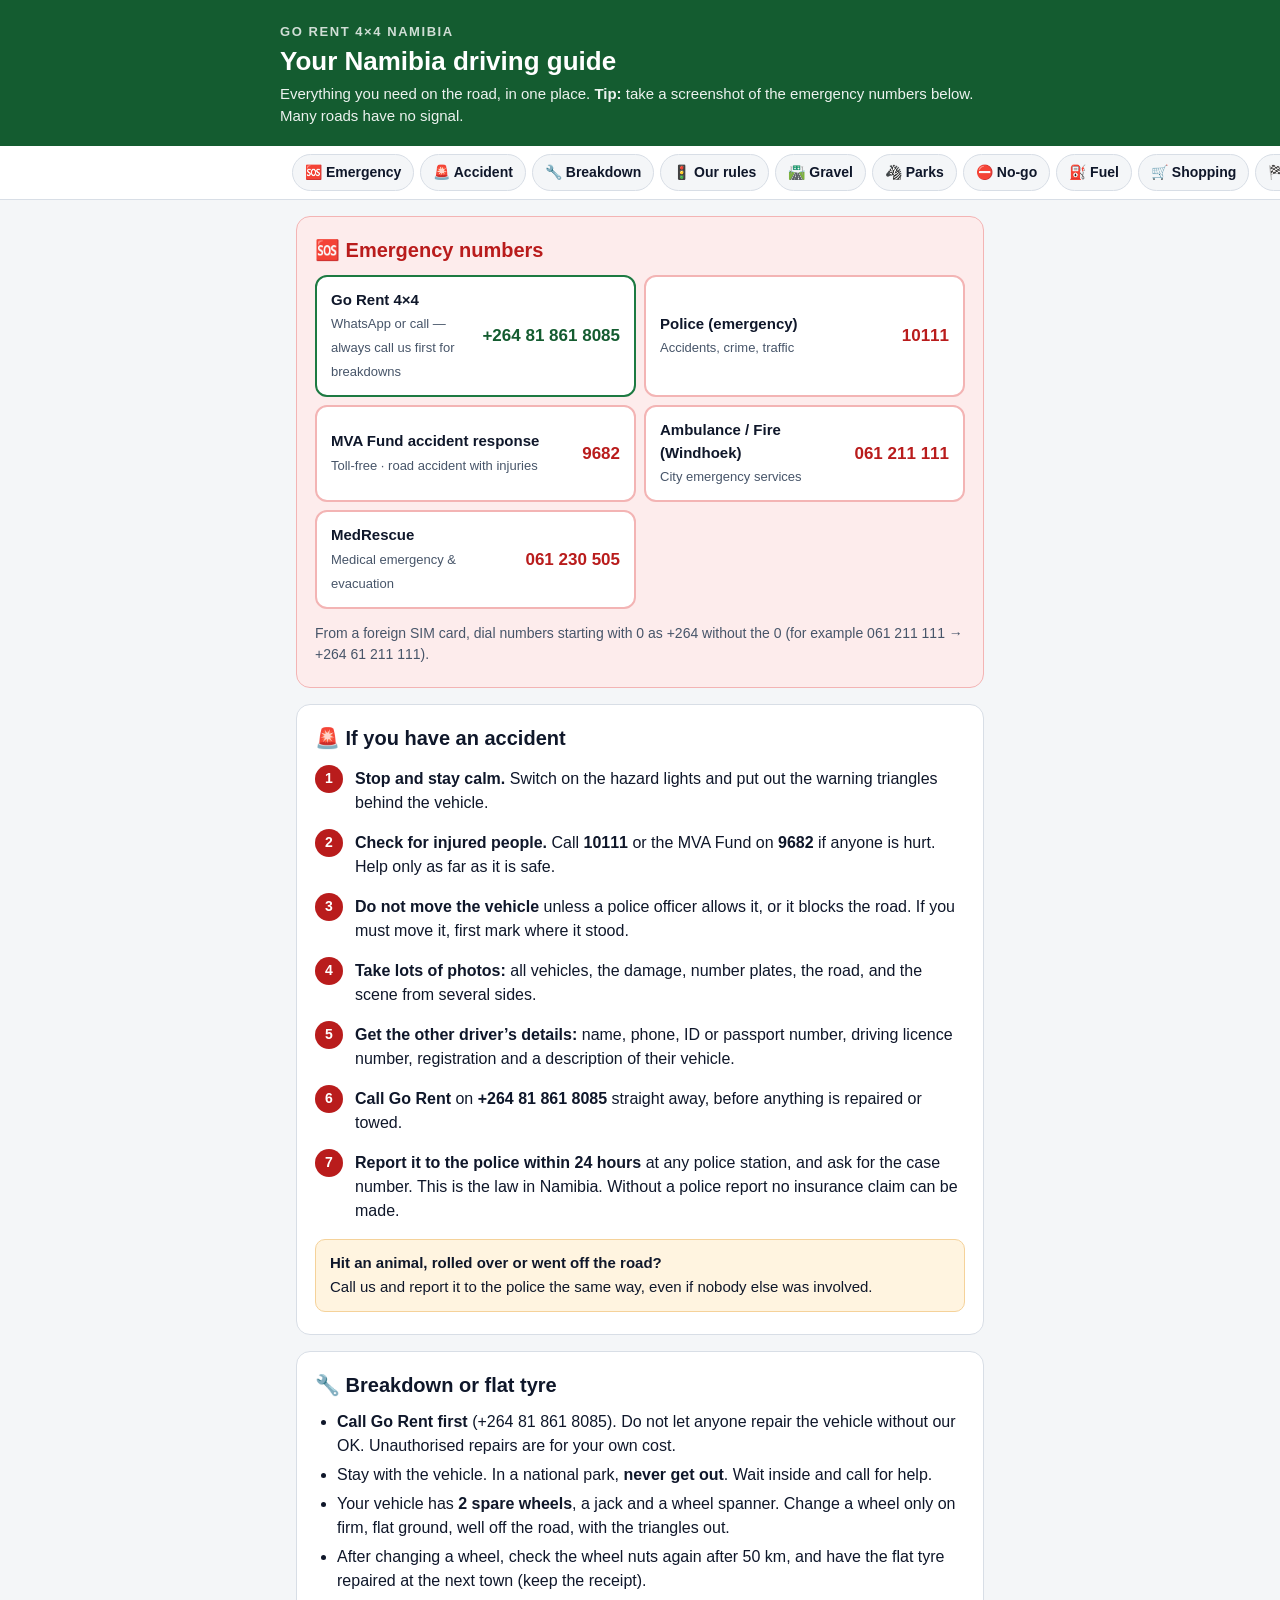
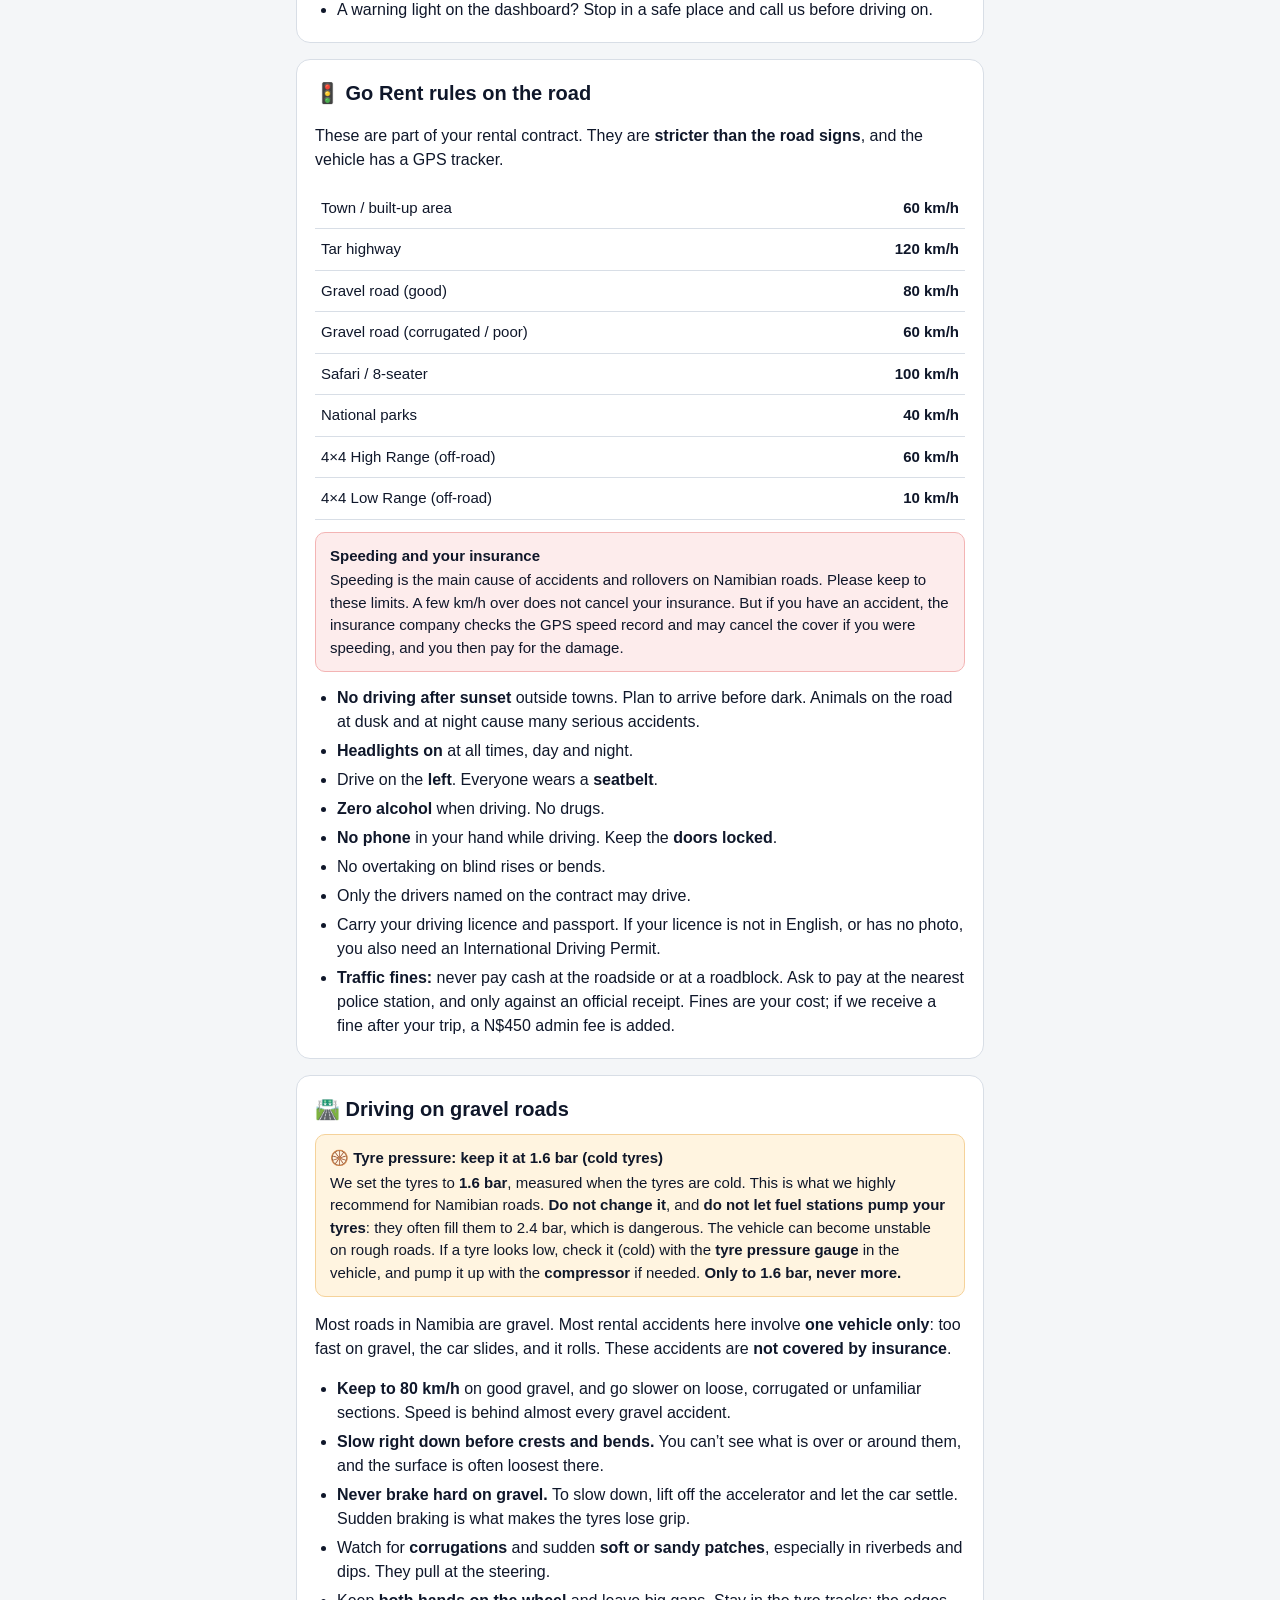
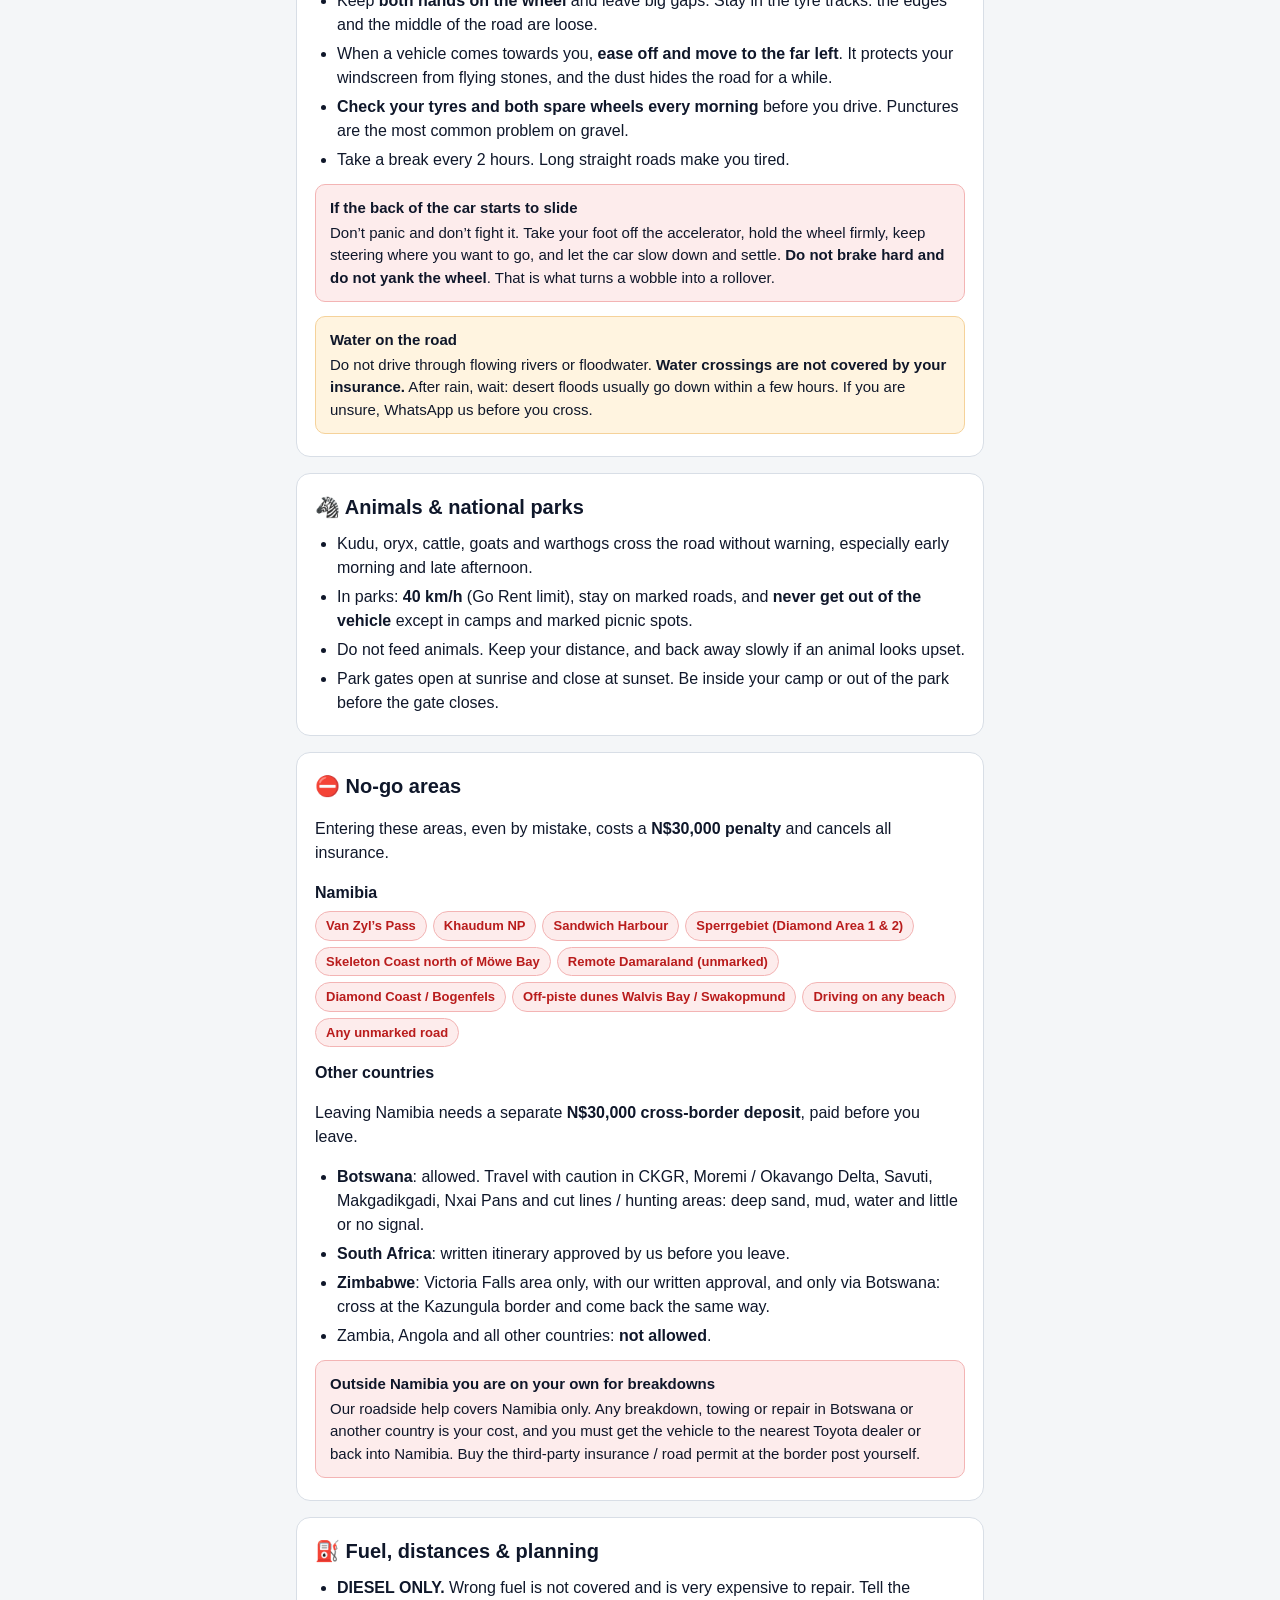
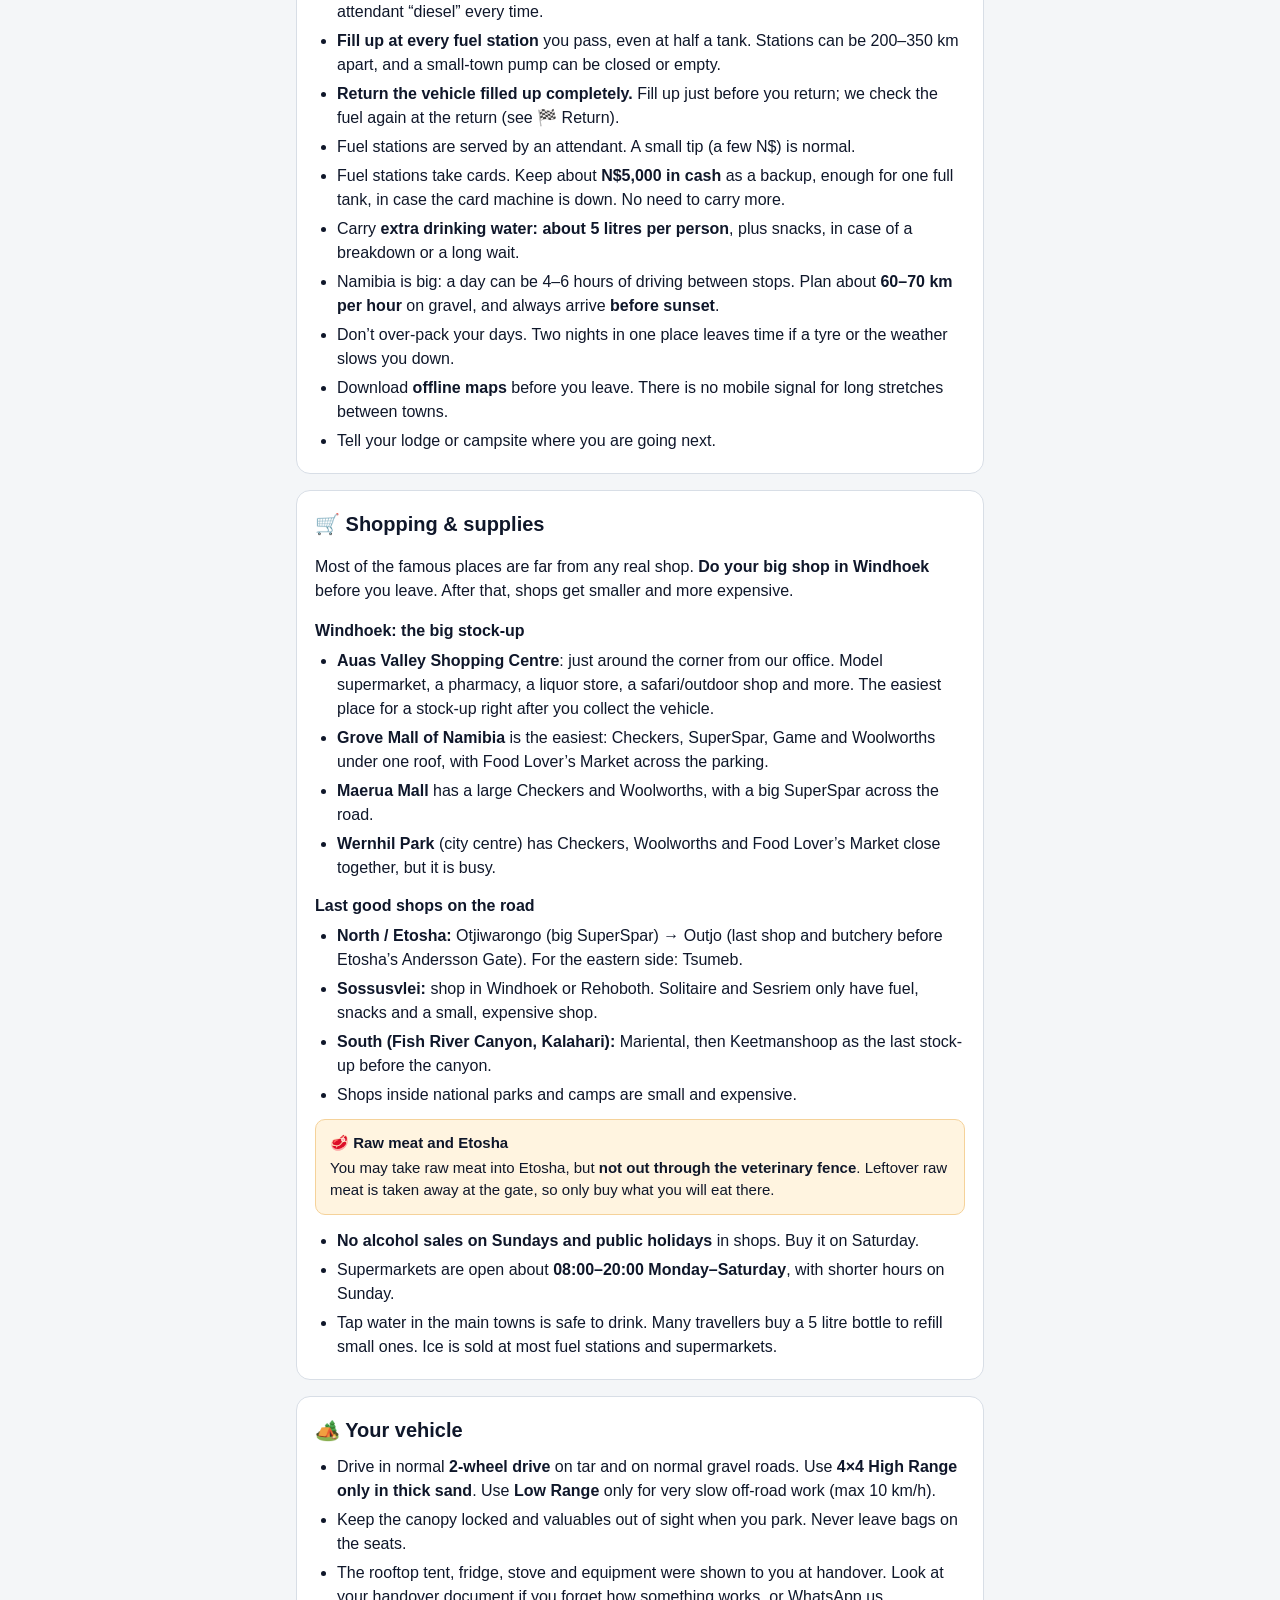
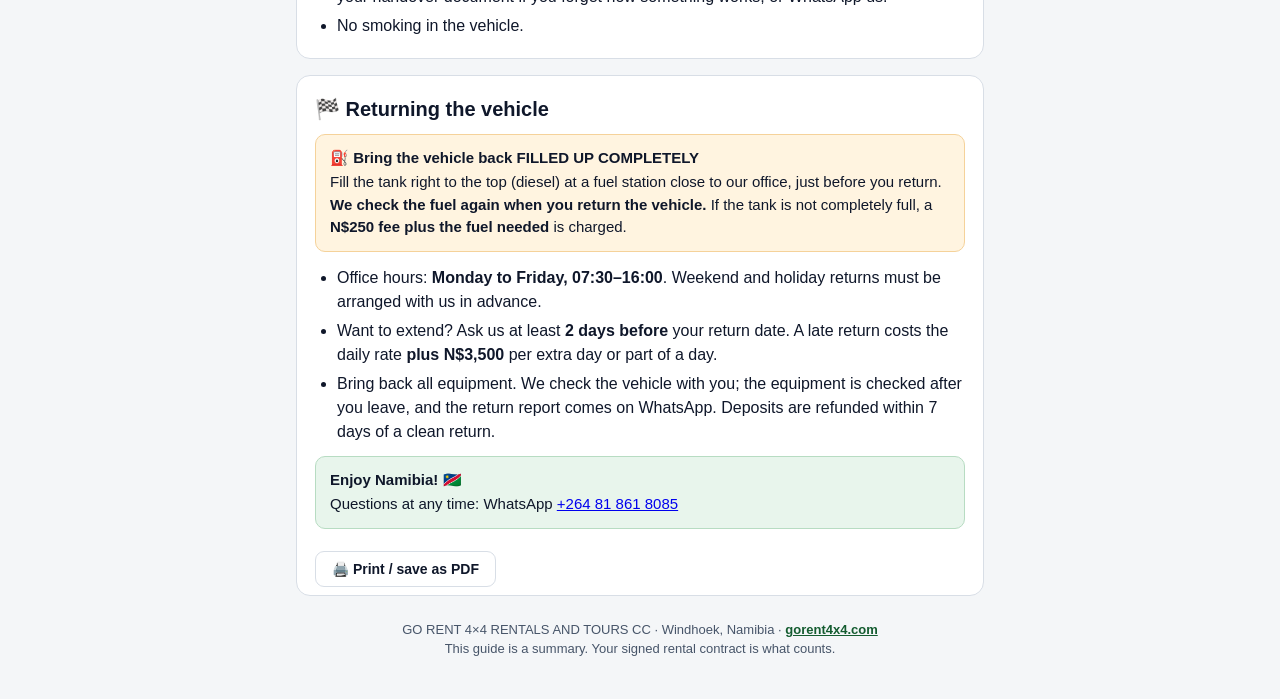
==== commit 65135b73: "Contract terms: tar highway 120 km/h; credit check/debt recovery removed, 9.6 Payment before collect" ====
--- a/info.html
+++ b/info.html
@@ -111,7 +111,7 @@
   <p>These are part of your rental contract. They are <b>stricter than the road signs</b>, and the vehicle has a GPS tracker.</p>
   <table>
     <tr><td>Town / built-up area</td><td>60 km/h</td></tr>
-    <tr><td>Tar highway</td><td>110 km/h</td></tr>
+    <tr><td>Tar highway</td><td>120 km/h</td></tr>
     <tr><td>Gravel road (good)</td><td>80 km/h</td></tr>
     <tr><td>Gravel road (corrugated / poor)</td><td>60 km/h</td></tr>
     <tr><td>Safari / 8-seater</td><td>100 km/h</td></tr>
